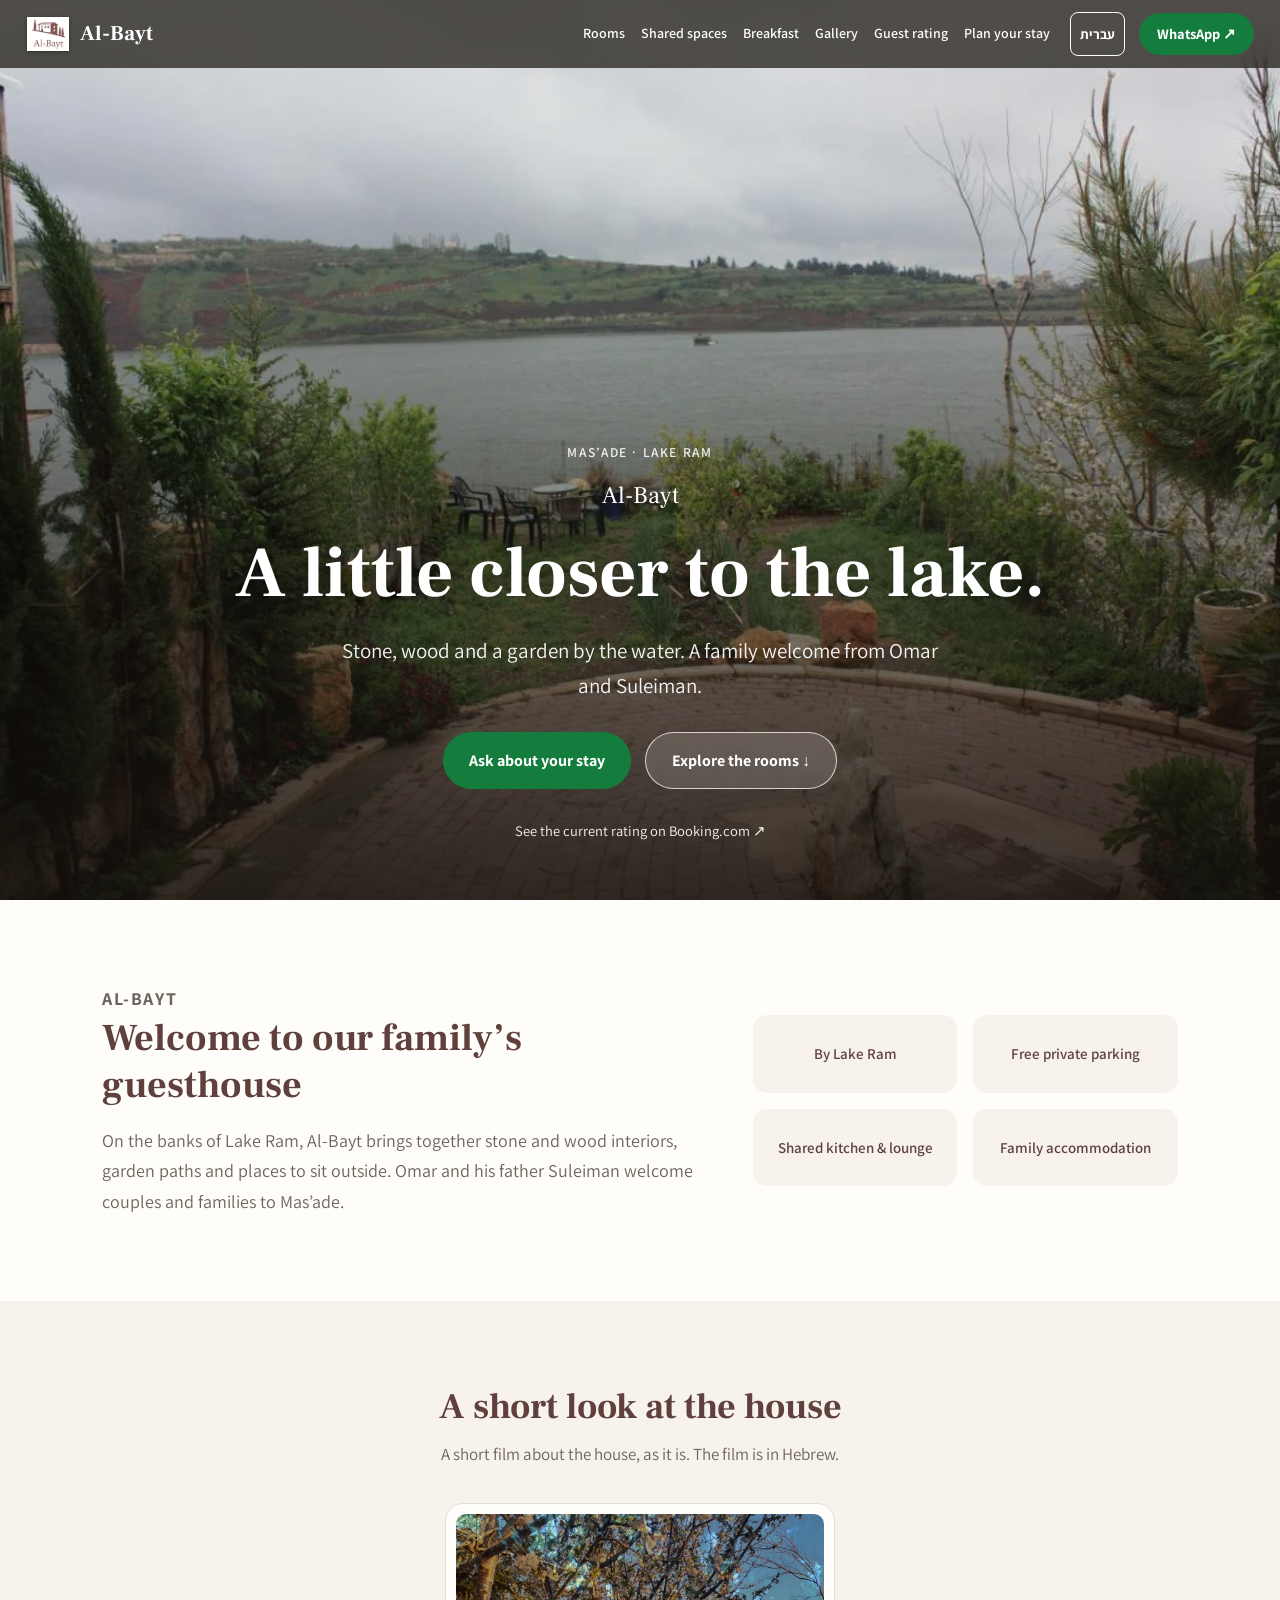
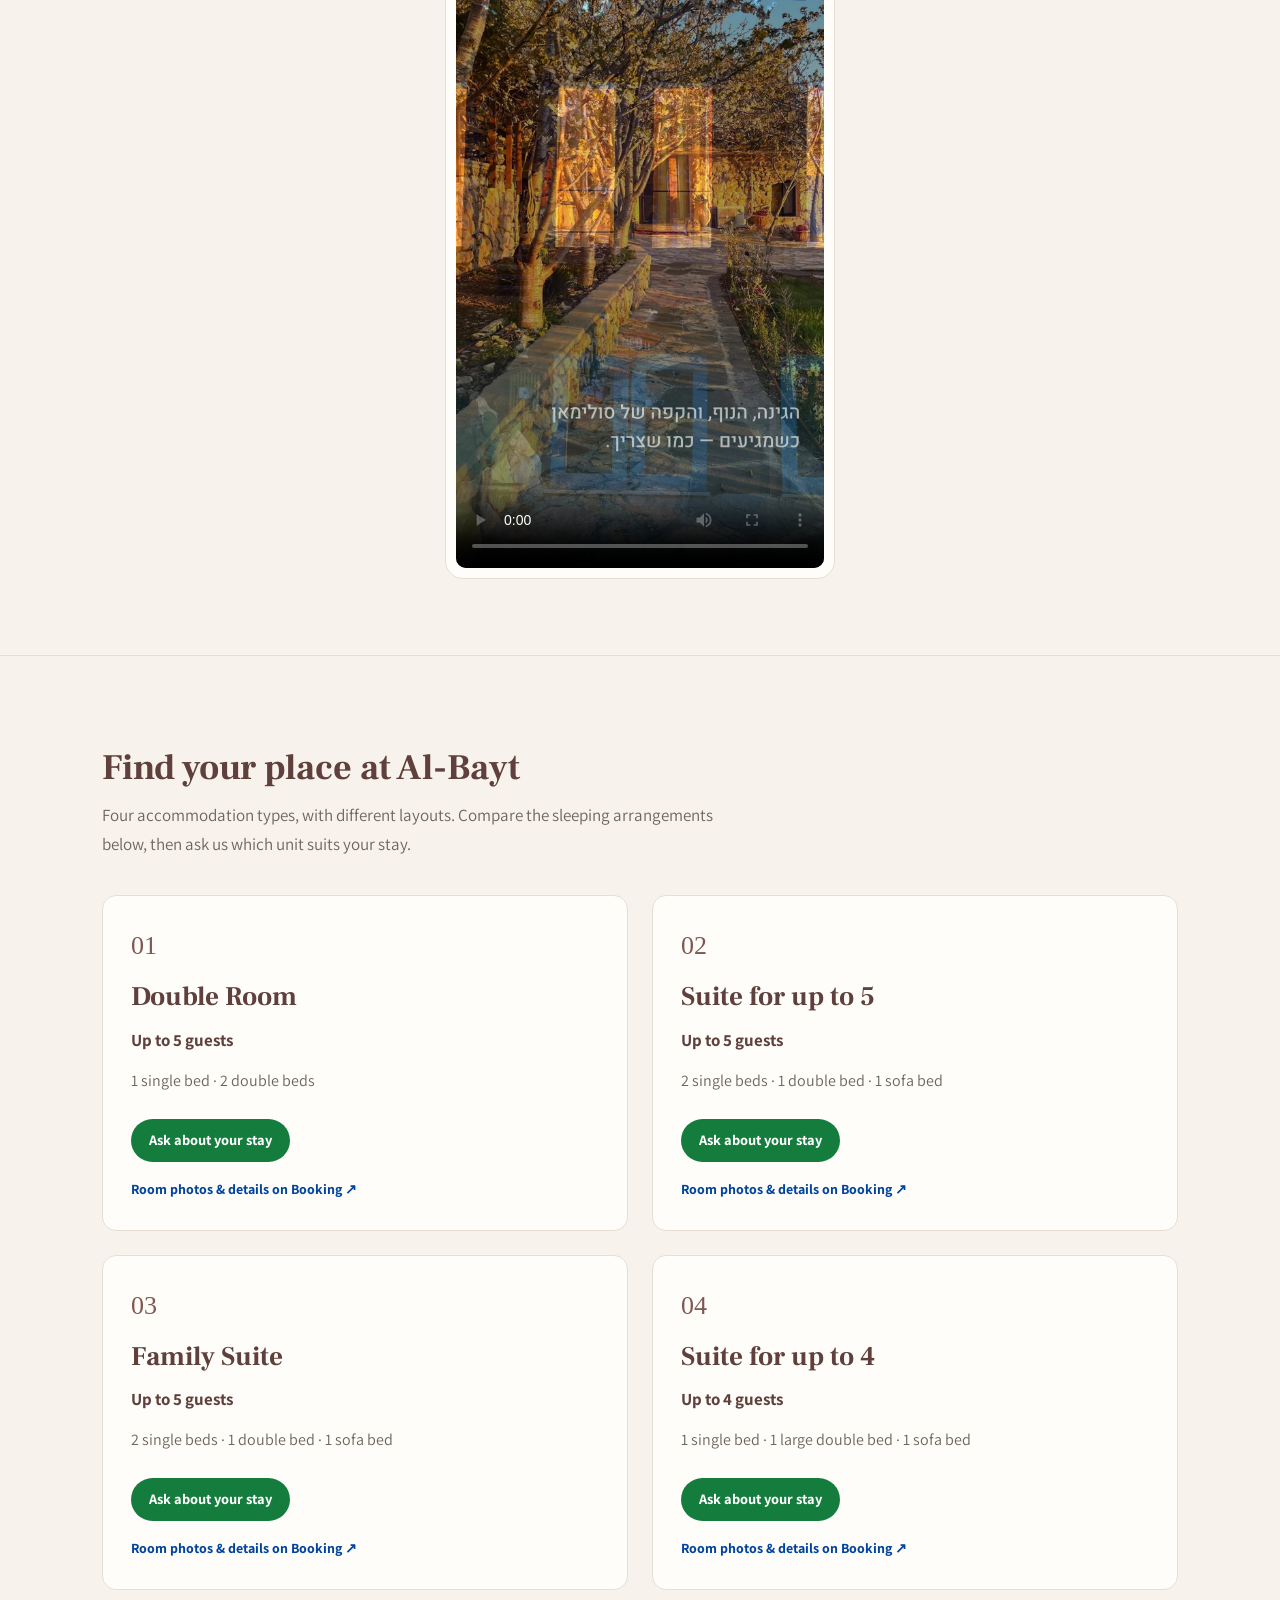
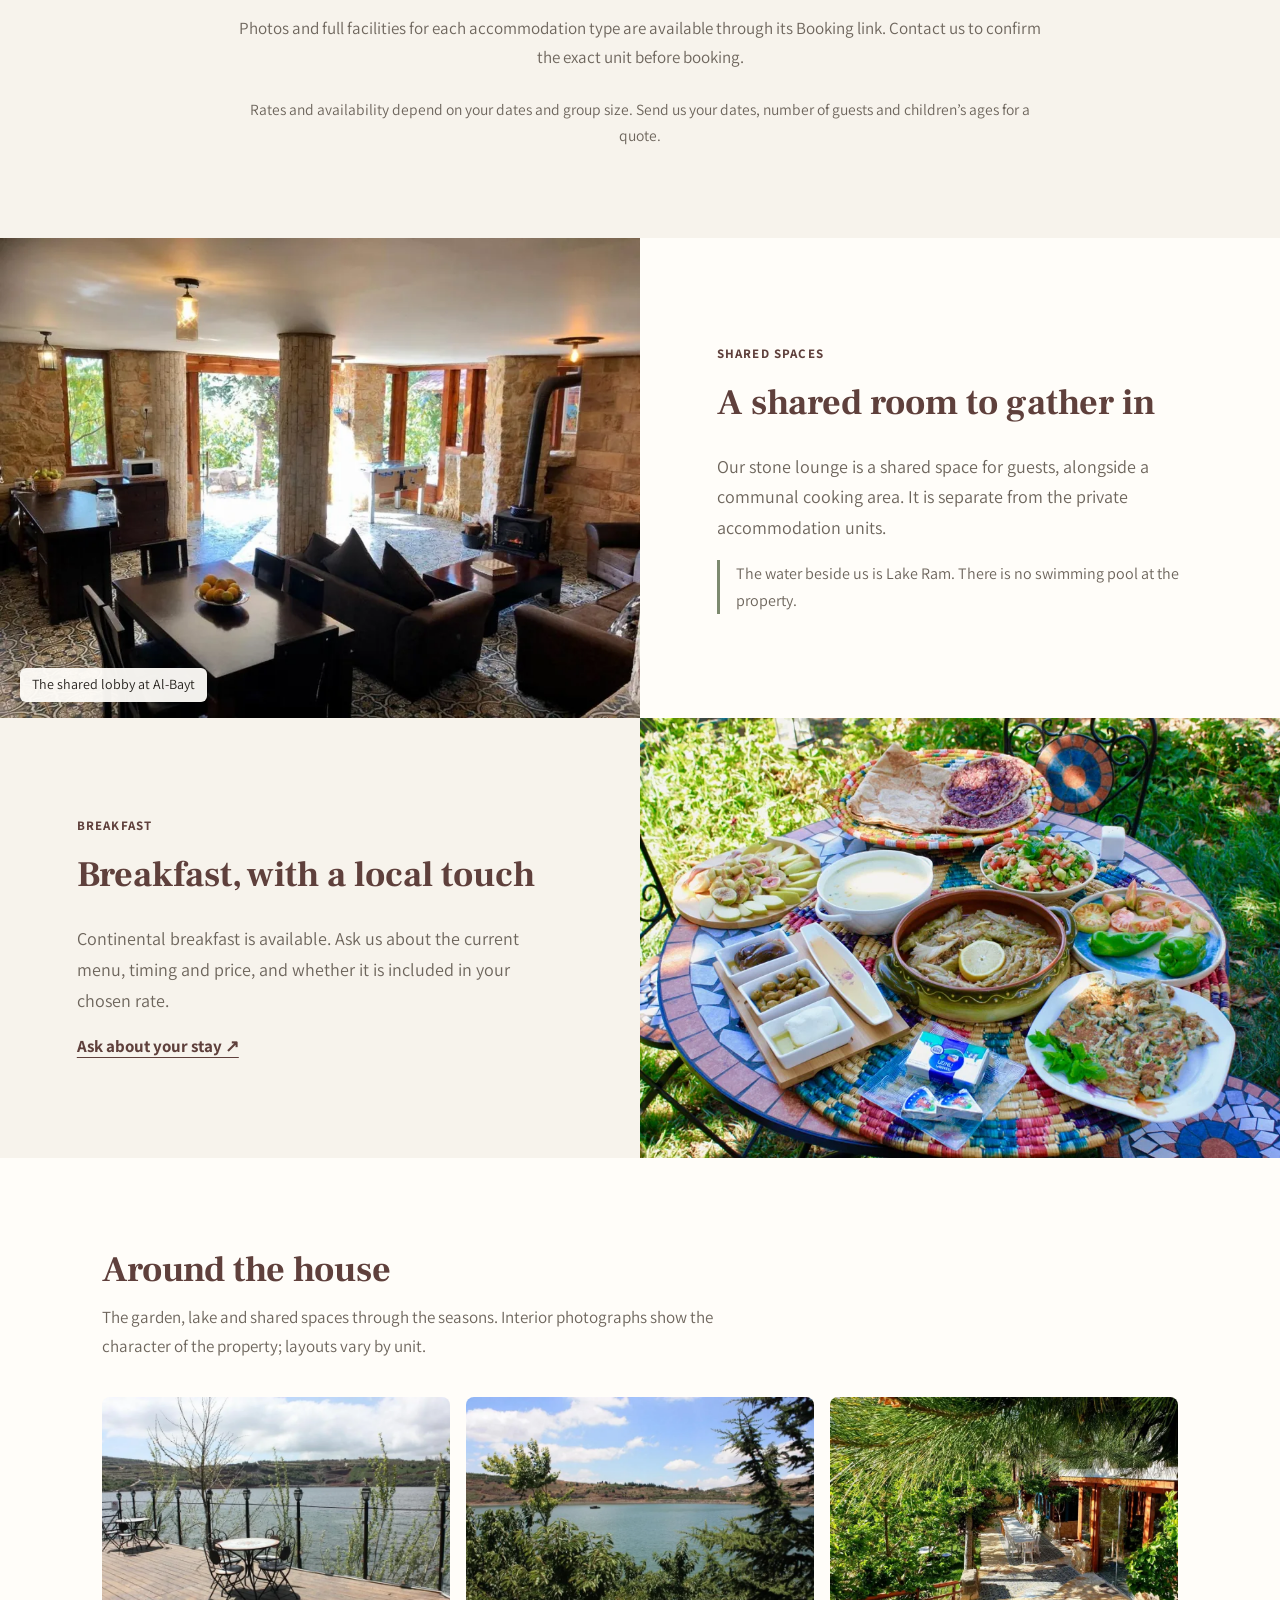
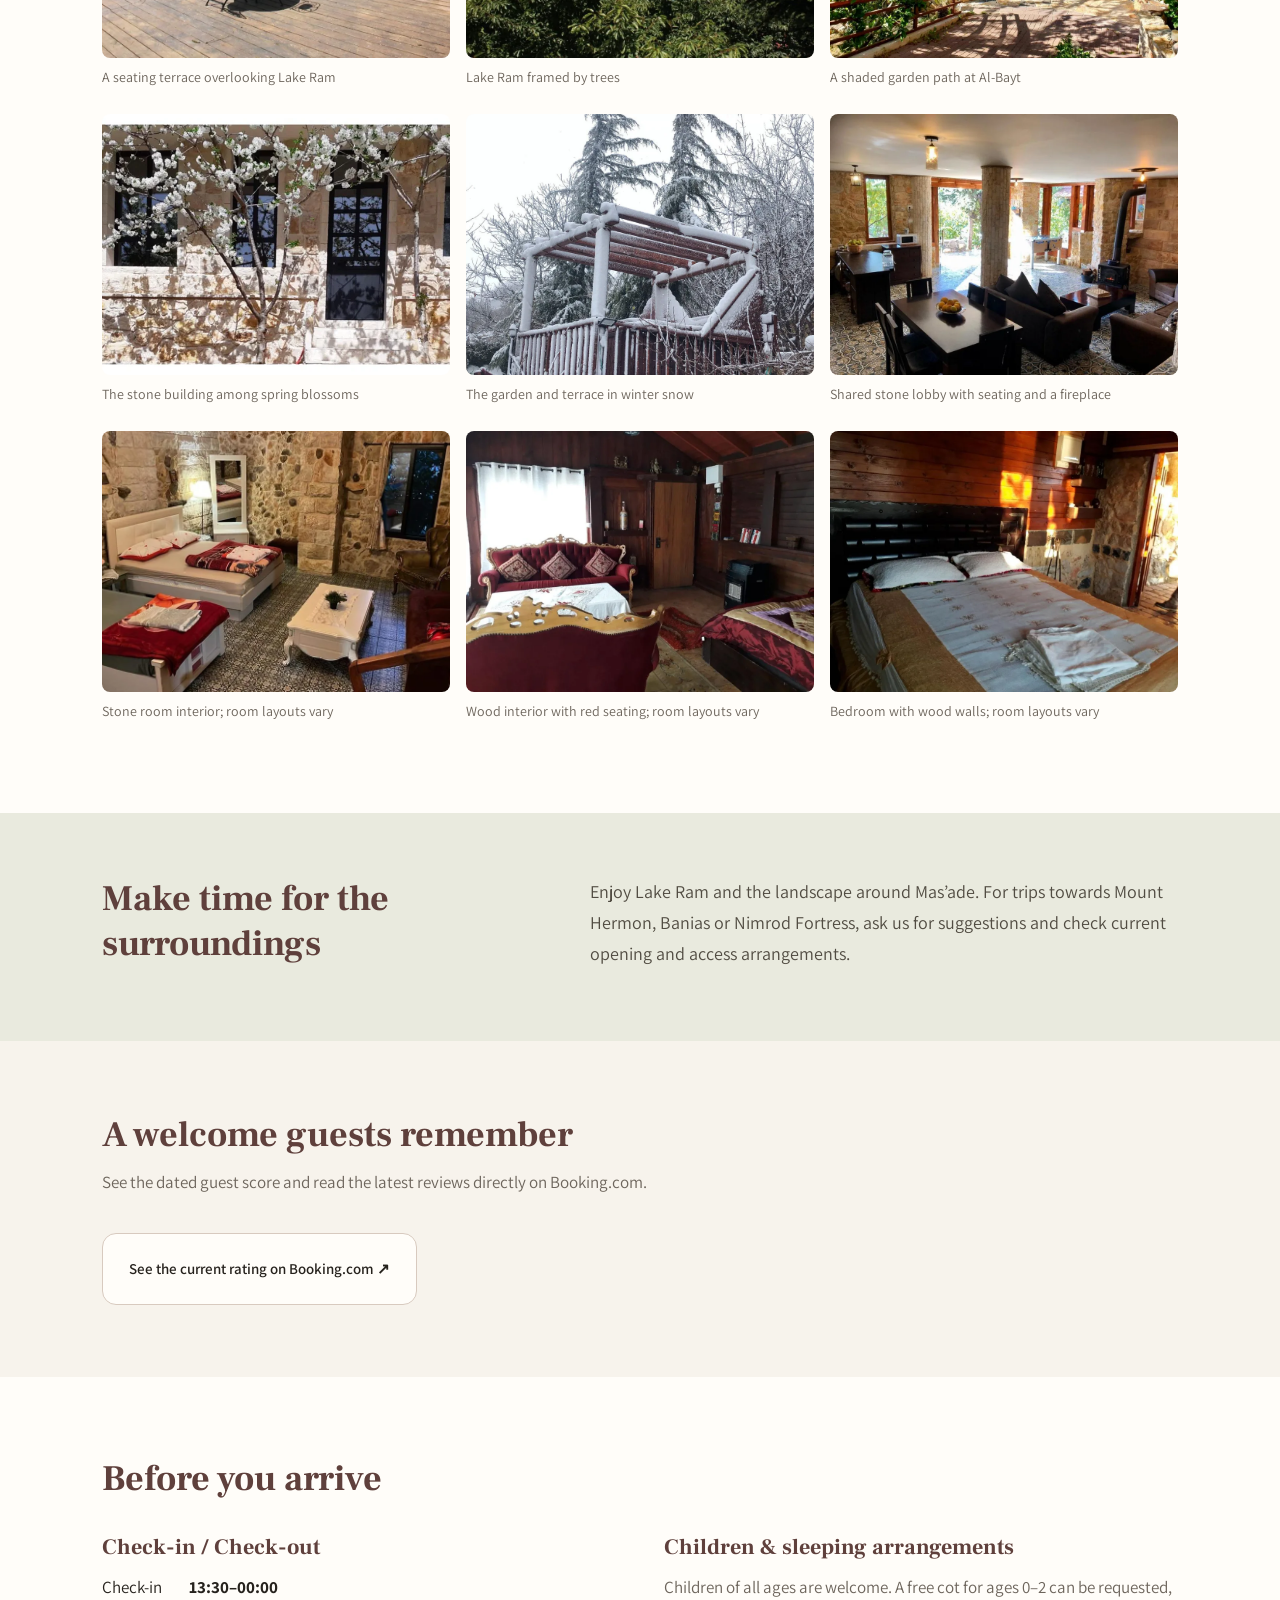
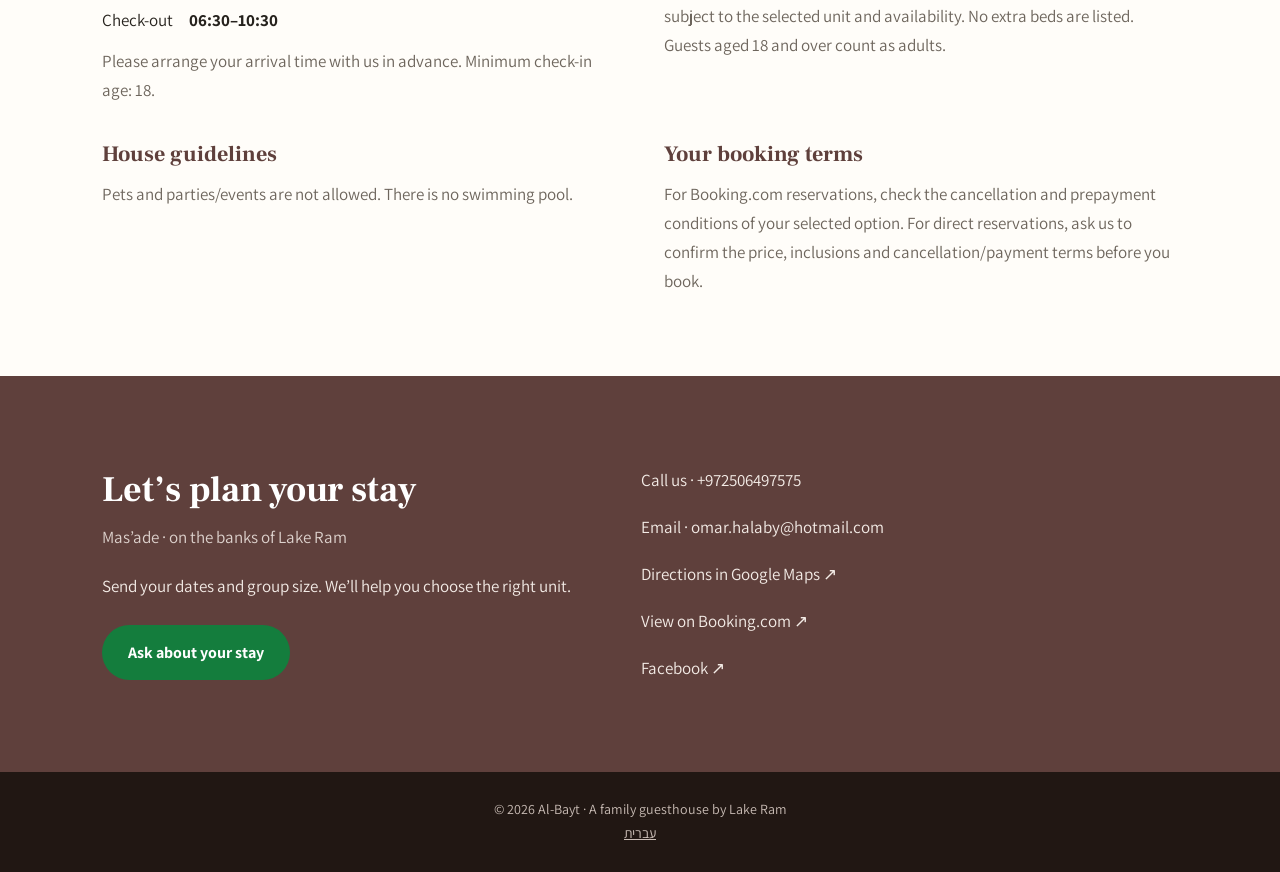
==== en/index.html @ 85b66a57 "Add Hebrew explainer film after the welcome section A calm, centered 9:16 player (click to play, pos" ====
<!doctype html>
<html lang="en" dir="ltr"><head>
<meta charset="utf-8"><meta name="viewport" content="width=device-width, initial-scale=1">
<title>Al-Bayt Guesthouse | A family welcome on Lake Ram</title><meta name="description" content="A family-run guesthouse by Lake Ram in Mas’ade. Explore our rooms, shared lounge and garden, and contact Omar and Suleiman to plan your stay.">
<link rel="canonical" href="https://www.albayt1.com/en/"><link rel="alternate" hreflang="he" href="https://www.albayt1.com/"><link rel="alternate" hreflang="en" href="https://www.albayt1.com/en/"><link rel="alternate" hreflang="x-default" href="https://www.albayt1.com/">
<meta property="og:title" content="Al-Bayt Guesthouse | A family welcome on Lake Ram"><meta property="og:description" content="A family-run guesthouse by Lake Ram in Mas’ade. Explore our rooms, shared lounge and garden, and contact Omar and Suleiman to plan your stay."><meta property="og:type" content="website"><meta property="og:url" content="https://www.albayt1.com/en/"><meta property="og:image" content="https://www.albayt1.com/images/optimized/lake-garden-1280.webp"><meta property="og:locale" content="en_GB">
<link rel="icon" href="/images/logo.png"><link rel="stylesheet" href="/css/style.css">
<link rel="preconnect" href="https://fonts.googleapis.com"><link rel="preconnect" href="https://fonts.gstatic.com" crossorigin><link href="https://fonts.googleapis.com/css2?family=Frank+Ruhl+Libre:wght@400;500;700&family=Assistant:wght@400;600;700&display=swap" rel="stylesheet">
<script type="application/ld+json">{"@context": "https://schema.org", "@type": "LodgingBusiness", "name": "Zimer Al-Bayt", "url": "https://www.albayt1.com", "image": "https://www.albayt1.com/images/optimized/lake-garden-1280.webp", "telephone": "+972506497575", "address": {"@type": "PostalAddress", "addressLocality": "Mas’ade", "postalCode": "1243500", "addressCountry": "IL"}, "sameAs": ["https://www.booking.com/hotel/il/hbyt-mas-39-ada.en-gb.html"]}</script>
<script id="rating-data" type="application/json">{"score": 8.9, "reviewCount": 104, "checkedAt": "2026-10-04T20:01:00Z", "maxAgeDays": 60, "sourceUrl": "https://www.booking.com/hotel/il/hbyt-mas-39-ada.en-gb.html", "locale": "en-GB", "labels": {"ratingBased": "{count} reviews on Booking.com", "ratingChecked": "Checked {date}", "ratingOut": "out of 10", "ratingCurrent": "See the current rating on Booking.com"}}</script><script type="module" src="/js/main.js"></script>
</head><body>
<a class="skip-link" href="#main">Skip to content</a>
<header class="topbar" id="topbar"><a class="brand" href="#top"><img src="/images/logo.png" alt="" width="44" height="34"><span>Al-Bayt</span></a><button class="menu-toggle" aria-expanded="false" aria-controls="main-nav">Menu ☰</button><nav class="nav" id="main-nav" aria-label="Menu"><a href="#rooms">Rooms</a><a href="#shared">Shared spaces</a><a href="#breakfast">Breakfast</a><a href="#gallery">Gallery</a><a href="#reviews">Guest rating</a><a href="#plan">Plan your stay</a></nav><div class="topbar-actions"><a class="lang" href="/" lang="he">עברית</a><a class="btn btn-wa small header-contact" href="https://wa.me/972506497575?text=Hello%2C%20I%20would%20like%20to%20plan%20a%20stay%20at%20Al-Bayt.%20Dates%3A%20%E2%80%A6%20Guests%3A%20%E2%80%A6%20Children%E2%80%99s%20ages%3A%20%E2%80%A6" target="_blank" rel="noopener noreferrer">WhatsApp ↗</a></div></header>
<main id="main"><section class="hero" id="top"><img class="hero-img" src="/images/optimized/lake-garden-960.webp" srcset="/images/optimized/lake-garden-480.webp 480w, /images/optimized/lake-garden-960.webp 960w, /images/optimized/lake-garden-1280.webp 1280w" sizes="100vw" width="1280" height="853" alt="The garden at Al-Bayt beside Lake Ram" fetchpriority="high"><div class="hero-veil"></div><div class="hero-inner"><p class="hero-kicker">MAS’ADE · LAKE RAM</p><p class="hero-brand">Al-Bayt <span lang="en"></span></p><h1>A little closer to the lake.</h1><p class="hero-sub">Stone, wood and a garden by the water. A family welcome from Omar and Suleiman.</p><div class="hero-ctas"><a class="btn btn-wa" href="https://wa.me/972506497575?text=Hello%2C%20I%20would%20like%20to%20plan%20a%20stay%20at%20Al-Bayt.%20Dates%3A%20%E2%80%A6%20Guests%3A%20%E2%80%A6%20Children%E2%80%99s%20ages%3A%20%E2%80%A6" target="_blank" rel="noopener noreferrer">Ask about your stay</a><a class="btn btn-ghost" href="#rooms">Explore the rooms ↓</a></div><div class="trust" data-rating><a href="https://www.booking.com/hotel/il/hbyt-mas-39-ada.en-gb.html" target="_blank" rel="noopener noreferrer">See the current rating on Booking.com ↗</a></div></div></section>
<section class="intro"><div class="wrap intro-grid"><div class="intro-text"><p class="eyebrow">Al-Bayt</p><h2>Welcome to our family’s guesthouse</h2><p>On the banks of Lake Ram, Al-Bayt brings together stone and wood interiors, garden paths and places to sit outside. Omar and his father Suleiman welcome couples and families to Mas’ade.</p></div><ul class="intro-facts"><li>By Lake Ram</li><li>Free private parking</li><li>Shared kitchen &amp; lounge</li><li>Family accommodation</li></ul></div></section>
<section class="film" id="film" aria-labelledby="film-title"><div class="wrap film-inner"><h2 class="section-h" id="film-title">A short look at the house</h2><p class="section-sub">A short film about the house, as it is. The film is in Hebrew.</p><figure class="film-frame"><video controls playsinline preload="metadata" poster="/images/zimmer-he-explainer-poster.jpg" width="1080" height="1920" aria-label="A short introduction to Al-Bayt"><source src="/videos/zimmer-he-explainer.mp4" type="video/mp4"></video></figure></div></section>
<section class="rooms" id="rooms"><div class="wrap"><h2 class="section-h">Find your place at Al-Bayt</h2><p class="section-sub">Four accommodation types, with different layouts. Compare the sleeping arrangements below, then ask us which unit suits your stay.</p><div class="room-grid"><article class="room" data-room-id="329199201"><div class="room-body"><span class="room-number" aria-hidden="true">01</span><h3>Double Room</h3><p class="capacity">Up to 5 guests</p><p class="bed-list">1 single bed · 2 double beds</p><div class="room-ctas"><a class="btn btn-wa small" href="https://wa.me/972506497575?text=Hello%2C%20I%20would%20like%20to%20ask%20about%20Double%20Room%20%28reference%20329199201%29.%20Dates%3A%20%E2%80%A6%20Guests%3A%20%E2%80%A6%20Children%E2%80%99s%20ages%3A%20%E2%80%A6" target="_blank" rel="noopener noreferrer">Ask about your stay</a><a class="link-book" href="https://www.booking.com/hotel/il/hbyt-mas-39-ada.en-gb.html#RD329199201" target="_blank" rel="noopener noreferrer">Room photos &amp; details on Booking ↗</a></div></div></article><article class="room" data-room-id="329199202"><div class="room-body"><span class="room-number" aria-hidden="true">02</span><h3>Suite for up to 5</h3><p class="capacity">Up to 5 guests</p><p class="bed-list">2 single beds · 1 double bed · 1 sofa bed</p><div class="room-ctas"><a class="btn btn-wa small" href="https://wa.me/972506497575?text=Hello%2C%20I%20would%20like%20to%20ask%20about%20Suite%20for%20up%20to%205%20%28reference%20329199202%29.%20Dates%3A%20%E2%80%A6%20Guests%3A%20%E2%80%A6%20Children%E2%80%99s%20ages%3A%20%E2%80%A6" target="_blank" rel="noopener noreferrer">Ask about your stay</a><a class="link-book" href="https://www.booking.com/hotel/il/hbyt-mas-39-ada.en-gb.html#RD329199202" target="_blank" rel="noopener noreferrer">Room photos &amp; details on Booking ↗</a></div></div></article><article class="room" data-room-id="329199203"><div class="room-body"><span class="room-number" aria-hidden="true">03</span><h3>Family Suite</h3><p class="capacity">Up to 5 guests</p><p class="bed-list">2 single beds · 1 double bed · 1 sofa bed</p><div class="room-ctas"><a class="btn btn-wa small" href="https://wa.me/972506497575?text=Hello%2C%20I%20would%20like%20to%20ask%20about%20Family%20Suite%20%28reference%20329199203%29.%20Dates%3A%20%E2%80%A6%20Guests%3A%20%E2%80%A6%20Children%E2%80%99s%20ages%3A%20%E2%80%A6" target="_blank" rel="noopener noreferrer">Ask about your stay</a><a class="link-book" href="https://www.booking.com/hotel/il/hbyt-mas-39-ada.en-gb.html#RD329199203" target="_blank" rel="noopener noreferrer">Room photos &amp; details on Booking ↗</a></div></div></article><article class="room" data-room-id="329199204"><div class="room-body"><span class="room-number" aria-hidden="true">04</span><h3>Suite for up to 4</h3><p class="capacity">Up to 4 guests</p><p class="bed-list">1 single bed · 1 large double bed · 1 sofa bed</p><div class="room-ctas"><a class="btn btn-wa small" href="https://wa.me/972506497575?text=Hello%2C%20I%20would%20like%20to%20ask%20about%20Suite%20for%20up%20to%204%20%28reference%20329199204%29.%20Dates%3A%20%E2%80%A6%20Guests%3A%20%E2%80%A6%20Children%E2%80%99s%20ages%3A%20%E2%80%A6" target="_blank" rel="noopener noreferrer">Ask about your stay</a><a class="link-book" href="https://www.booking.com/hotel/il/hbyt-mas-39-ada.en-gb.html#RD329199204" target="_blank" rel="noopener noreferrer">Room photos &amp; details on Booking ↗</a></div></div></article></div><p class="room-note">Photos and full facilities for each accommodation type are available through its Booking link. Contact us to confirm the exact unit before booking.</p><p class="price-note">Rates and availability depend on your dates and group size. Send us your dates, number of guests and children’s ages for a quote.</p></div></section>
<section class="split" id="shared"><figure><img class="" src="/images/optimized/shared-lobby-960.webp" srcset="/images/optimized/shared-lobby-480.webp 480w, /images/optimized/shared-lobby-960.webp 960w, /images/optimized/shared-lobby-1280.webp 1024w" sizes="(max-width: 600px) 100vw, 50vw" width="1024" height="768" alt="The shared lobby at Al-Bayt" loading="lazy" decoding="async"><figcaption>The shared lobby at Al-Bayt</figcaption></figure><div class="split-body"><p class="eyebrow">Shared spaces</p><h2 class="section-h">A shared room to gather in</h2><p>Our stone lounge is a shared space for guests, alongside a communal cooking area. It is separate from the private accommodation units.</p><p class="clarification">The water beside us is Lake Ram. There is no swimming pool at the property.</p></div></section>
<section class="split reverse" id="breakfast"><img class="" src="/images/optimized/breakfast-table-960.webp" srcset="/images/optimized/breakfast-table-480.webp 480w, /images/optimized/breakfast-table-960.webp 960w, /images/optimized/breakfast-table-1280.webp 1280w" sizes="(max-width: 600px) 100vw, 50vw" width="1600" height="1066" alt="A breakfast table with salads, bread and small dishes in the garden" loading="lazy" decoding="async"><div class="split-body"><p class="eyebrow">Breakfast</p><h2 class="section-h">Breakfast, with a local touch</h2><p>Continental breakfast is available. Ask us about the current menu, timing and price, and whether it is included in your chosen rate.</p><a class="text-link" href="https://wa.me/972506497575?text=Hello%2C%20I%20would%20like%20to%20plan%20a%20stay%20at%20Al-Bayt.%20Dates%3A%20%E2%80%A6%20Guests%3A%20%E2%80%A6%20Children%E2%80%99s%20ages%3A%20%E2%80%A6" target="_blank" rel="noopener noreferrer">Ask about your stay ↗</a></div></section>
<section class="gallery" id="gallery"><div class="wrap"><h2 class="section-h">Around the house</h2><p class="section-sub">The garden, lake and shared spaces through the seasons. Interior photographs show the character of the property; layouts vary by unit.</p><div class="g-grid" id="ggrid"><figure><a class="gallery-link" href="/images/optimized/lake-terrace-1280.webp" data-gallery="0" aria-label="Enlarge photo: A seating terrace overlooking Lake Ram"><img class="" src="/images/optimized/lake-terrace-960.webp" srcset="/images/optimized/lake-terrace-480.webp 480w, /images/optimized/lake-terrace-960.webp 960w, /images/optimized/lake-terrace-1280.webp 1024w" sizes="(max-width: 600px) 100vw, 50vw" width="1024" height="683" alt="A seating terrace overlooking Lake Ram" loading="lazy" decoding="async"></a><figcaption>A seating terrace overlooking Lake Ram</figcaption></figure><figure><a class="gallery-link" href="/images/optimized/lake-daylight-1280.webp" data-gallery="1" aria-label="Enlarge photo: Lake Ram framed by trees"><img class="" src="/images/optimized/lake-daylight-960.webp" srcset="/images/optimized/lake-daylight-480.webp 480w, /images/optimized/lake-daylight-960.webp 960w, /images/optimized/lake-daylight-1280.webp 1024w" sizes="(max-width: 600px) 100vw, 50vw" width="1024" height="683" alt="Lake Ram framed by trees" loading="lazy" decoding="async"></a><figcaption>Lake Ram framed by trees</figcaption></figure><figure><a class="gallery-link" href="/images/optimized/garden-path-1280.webp" data-gallery="2" aria-label="Enlarge photo: A shaded garden path at Al-Bayt"><img class="" src="/images/optimized/garden-path-960.webp" srcset="/images/optimized/garden-path-480.webp 480w, /images/optimized/garden-path-960.webp 960w, /images/optimized/garden-path-1280.webp 1280w" sizes="(max-width: 600px) 100vw, 50vw" width="1280" height="960" alt="A shaded garden path at Al-Bayt" loading="lazy" decoding="async"></a><figcaption>A shaded garden path at Al-Bayt</figcaption></figure><figure><a class="gallery-link" href="/images/optimized/stone-exterior-1280.webp" data-gallery="3" aria-label="Enlarge photo: The stone building among spring blossoms"><img class="" src="/images/optimized/stone-exterior-960.webp" srcset="/images/optimized/stone-exterior-480.webp 480w, /images/optimized/stone-exterior-960.webp 960w, /images/optimized/stone-exterior-1280.webp 1280w" sizes="(max-width: 600px) 100vw, 50vw" width="1412" height="740" alt="The stone building among spring blossoms" loading="lazy" decoding="async"></a><figcaption>The stone building among spring blossoms</figcaption></figure><figure><a class="gallery-link" href="/images/optimized/winter-garden-1280.webp" data-gallery="4" aria-label="Enlarge photo: The garden and terrace in winter snow"><img class="" src="/images/optimized/winter-garden-960.webp" srcset="/images/optimized/winter-garden-480.webp 480w, /images/optimized/winter-garden-1280.webp 900w" sizes="(max-width: 600px) 100vw, 50vw" width="900" height="1600" alt="The garden and terrace in winter snow" loading="lazy" decoding="async"></a><figcaption>The garden and terrace in winter snow</figcaption></figure><figure><a class="gallery-link" href="/images/optimized/shared-lobby-1280.webp" data-gallery="5" aria-label="Enlarge photo: Shared stone lobby with seating and a fireplace"><img class="" src="/images/optimized/shared-lobby-960.webp" srcset="/images/optimized/shared-lobby-480.webp 480w, /images/optimized/shared-lobby-960.webp 960w, /images/optimized/shared-lobby-1280.webp 1024w" sizes="(max-width: 600px) 100vw, 50vw" width="1024" height="768" alt="Shared stone lobby with seating and a fireplace" loading="lazy" decoding="async"></a><figcaption>Shared stone lobby with seating and a fireplace</figcaption></figure><figure><a class="gallery-link" href="/images/optimized/stone-room-interior-1280.webp" data-gallery="6" aria-label="Enlarge photo: Stone room interior; room layouts vary"><img class="" src="/images/optimized/stone-room-interior-960.webp" srcset="/images/optimized/stone-room-interior-480.webp 480w, /images/optimized/stone-room-interior-960.webp 960w, /images/optimized/stone-room-interior-1280.webp 1170w" sizes="(max-width: 600px) 100vw, 50vw" width="1170" height="658" alt="Stone room interior; room layouts vary" loading="lazy" decoding="async"></a><figcaption>Stone room interior; room layouts vary</figcaption></figure><figure><a class="gallery-link" href="/images/optimized/wood-room-interior-1280.webp" data-gallery="7" aria-label="Enlarge photo: Wood interior with red seating; room layouts vary"><img class="" src="/images/optimized/wood-room-interior-960.webp" srcset="/images/optimized/wood-room-interior-480.webp 480w, /images/optimized/wood-room-interior-960.webp 960w, /images/optimized/wood-room-interior-1280.webp 1024w" sizes="(max-width: 600px) 100vw, 50vw" width="1024" height="768" alt="Wood interior with red seating; room layouts vary" loading="lazy" decoding="async"></a><figcaption>Wood interior with red seating; room layouts vary</figcaption></figure><figure><a class="gallery-link" href="/images/optimized/wood-bedroom-1280.webp" data-gallery="8" aria-label="Enlarge photo: Bedroom with wood walls; room layouts vary"><img class="" src="/images/optimized/wood-bedroom-960.webp" srcset="/images/optimized/wood-bedroom-480.webp 480w, /images/optimized/wood-bedroom-960.webp 960w, /images/optimized/wood-bedroom-1280.webp 1024w" sizes="(max-width: 600px) 100vw, 50vw" width="1024" height="768" alt="Bedroom with wood walls; room layouts vary" loading="lazy" decoding="async"></a><figcaption>Bedroom with wood walls; room layouts vary</figcaption></figure></div></div></section>
<section class="area"><div class="wrap area-summary"><h2 class="section-h">Make time for the surroundings</h2><p>Enjoy Lake Ram and the landscape around Mas’ade. For trips towards Mount Hermon, Banias or Nimrod Fortress, ask us for suggestions and check current opening and access arrangements.</p></div></section>
<section class="reviews" id="reviews"><div class="wrap"><h2 class="section-h">A welcome guests remember</h2><p class="section-sub">See the dated guest score and read the latest reviews directly on Booking.com.</p><div class="rev-badge" data-rating><a href="https://www.booking.com/hotel/il/hbyt-mas-39-ada.en-gb.html" target="_blank" rel="noopener noreferrer">See the current rating on Booking.com ↗</a></div></div></section>
<section id="plan" class="plan"><div class="wrap"><h2 class="section-h">Before you arrive</h2><div class="policy-grid"><article><h3>Check-in / Check-out</h3><dl><dt>Check-in</dt><dd><bdi>13:30–00:00</bdi></dd><dt>Check-out</dt><dd><bdi>06:30–10:30</bdi></dd></dl><p>Please arrange your arrival time with us in advance. Minimum check-in age: 18.</p></article><article><h3>Children &amp; sleeping arrangements</h3><p>Children of all ages are welcome. A free cot for ages 0–2 can be requested, subject to the selected unit and availability. No extra beds are listed. Guests aged 18 and over count as adults.</p></article><article><h3>House guidelines</h3><p>Pets and parties/events are not allowed. There is no swimming pool.</p></article><article><h3>Your booking terms</h3><p>For Booking.com reservations, check the cancellation and prepayment conditions of your selected option. For direct reservations, ask us to confirm the price, inclusions and cancellation/payment terms before you book.</p></article></div></div></section>
<section class="contact" id="contact"><div class="wrap contact-grid"><div><h2 class="section-h">Let’s plan your stay</h2><p class="addr">Mas’ade · on the banks of Lake Ram</p><p>Send your dates and group size. We’ll help you choose the right unit.</p><a class="btn btn-wa" href="https://wa.me/972506497575?text=Hello%2C%20I%20would%20like%20to%20plan%20a%20stay%20at%20Al-Bayt.%20Dates%3A%20%E2%80%A6%20Guests%3A%20%E2%80%A6%20Children%E2%80%99s%20ages%3A%20%E2%80%A6" target="_blank" rel="noopener noreferrer">Ask about your stay</a></div><ul class="c-list"><li><a href="tel:+972506497575">Call us · <bdi>+972506497575</bdi></a></li><li><a href="mailto:omar.halaby@hotmail.com">Email · <bdi>omar.halaby@hotmail.com</bdi></a></li><li><a href="https://maps.app.goo.gl/spvqYzDHqFwNbVgZ8" target="_blank" rel="noopener noreferrer">Directions in Google Maps ↗</a></li><li><a href="https://www.booking.com/hotel/il/hbyt-mas-39-ada.en-gb.html" target="_blank" rel="noopener noreferrer">View on Booking.com ↗</a></li><li><a href="https://www.facebook.com/albayt12" target="_blank" rel="noopener noreferrer">Facebook ↗</a></li></ul></div></section>
</main><footer class="footer"><p>© 2026 Al-Bayt · A family guesthouse by Lake Ram</p><a href="/" lang="he">עברית</a></footer>
<dialog class="lightbox" id="lightbox" aria-label="Around the house"><div class="lightbox-inner"><button class="lb-close" type="button" aria-label="Close photo">×</button><img alt=""><p id="photo-caption"></p><div class="lb-nav"><button type="button" data-photo-step="-1">Previous photo</button><span id="photo-counter" data-label="Photo {n} of {total}" aria-live="polite"></span><button type="button" data-photo-step="1">Next photo</button></div></div></dialog>
</body></html>
---- css/style.css ----
/* צימר הבית | Al-Bayt — redesign 2026 */

:root{
  --cream:#f7f3ec;
  --paper:#fffdf9;
  --ink:#26221d;
  --muted:#6d655c;
  --brand:#805752;
  --brand-dark:#5f403c;
  --sage:#7d8a6f;
  --wa:#1fae54;
  --shadow:0 10px 30px rgba(38,34,29,.10);
  --radius:14px;
}

*{margin:0;padding:0;box-sizing:border-box}
html{scroll-behavior:smooth}
body{
  background:var(--cream);
  color:var(--ink);
  font-family:'Assistant',sans-serif;
  font-size:17px;
  line-height:1.7;
}
img{max-width:100%;display:block}
a{color:inherit;text-decoration:none}
h1,h2,h3{font-family:'Frank Ruhl Libre',serif;font-weight:700;line-height:1.25}
.wrap{max-width:1120px;margin:0 auto;padding:0 22px}
.latin{font-weight:400;opacity:.85}

/* ---------- buttons ---------- */
.btn{
  display:inline-flex;align-items:center;gap:8px;
  padding:14px 26px;border-radius:40px;
  font-weight:700;font-size:16px;
  transition:transform .15s,box-shadow .15s;
}
.btn:hover{transform:translateY(-2px);box-shadow:var(--shadow)}
.btn.small{padding:9px 18px;font-size:14.5px}
.btn-wa{background:var(--wa);color:#fff}
.btn-ghost{background:rgba(255,255,255,.14);color:#fff;border:1.5px solid rgba(255,255,255,.75);backdrop-filter:blur(4px)}

/* ---------- topbar ---------- */
.topbar{
  position:fixed;inset-inline:0;top:0;z-index:100;
  display:flex;align-items:center;gap:26px;
  padding:12px 26px;
  color:#fff;
  transition:background .25s,color .25s,box-shadow .25s;
}
.topbar.solid{background:var(--paper);color:var(--ink);box-shadow:0 2px 18px rgba(38,34,29,.12)}
.brand{display:flex;align-items:center;gap:10px;font-family:'Frank Ruhl Libre',serif;font-size:21px;font-weight:700}
.brand img{filter:drop-shadow(0 1px 2px rgba(0,0,0,.4))}
.topbar.solid .brand img{filter:none}
.nav{display:flex;gap:20px;font-weight:600;font-size:15.5px;margin-inline-start:auto}
.nav a:hover{opacity:.75}
.topbar-actions{display:flex;align-items:center;gap:14px}
.lang{font-weight:700;border:1.5px solid currentColor;border-radius:8px;padding:3px 9px;font-size:13.5px}

/* ---------- hero ---------- */
.hero{position:relative;min-height:100svh;display:grid;place-items:end center;isolation:isolate}
.hero-img{position:absolute;inset:0;width:100%;height:100%;object-fit:cover;z-index:-2}
.hero-veil{position:absolute;inset:0;z-index:-1;
  background:linear-gradient(to top,rgba(20,16,12,.78) 0%,rgba(20,16,12,.25) 45%,rgba(20,16,12,.30) 100%)}
.hero-inner{color:#fff;text-align:center;padding:0 20px 64px;max-width:860px}
.hero-kicker{letter-spacing:.35em;font-size:13.5px;font-weight:600;opacity:.9;margin-bottom:10px}
.hero h1{font-size:clamp(42px,7vw,76px);margin-bottom:14px;text-shadow:0 2px 20px rgba(0,0,0,.35)}
.hero-sub{font-size:clamp(17px,2.3vw,21px);opacity:.95;max-width:600px;margin:0 auto 28px}
.hero-ctas{display:flex;gap:14px;justify-content:center;flex-wrap:wrap;margin-bottom:30px}
.trust{display:flex;align-items:center;justify-content:center;gap:10px;flex-wrap:wrap;font-size:14.5px;opacity:.95}
.trust .dot{opacity:.5}
.score{
  display:inline-grid;place-items:center;
  background:#fff;color:var(--brand-dark);
  font-weight:700;font-size:16px;
  width:42px;height:42px;border-radius:12px 12px 12px 3px;
}

/* ---------- intro ---------- */
.intro{background:var(--paper);padding:84px 0}
.intro-grid{display:grid;grid-template-columns:1.4fr 1fr;gap:56px;align-items:center}
.intro h2{font-size:clamp(28px,3.5vw,38px);margin-bottom:16px;color:var(--brand-dark)}
.intro p{color:var(--muted);font-size:18px}
.intro-facts{list-style:none;display:grid;grid-template-columns:1fr 1fr;gap:16px}
.intro-facts li{
  background:var(--cream);border-radius:var(--radius);
  padding:18px 16px;text-align:center;font-size:15px;color:var(--muted)
}
.intro-facts strong{display:block;color:var(--brand-dark);font-size:17px;margin-bottom:2px}

/* ---------- sections ---------- */
.section-h{font-size:clamp(26px,3.2vw,36px);color:var(--brand-dark);margin-bottom:10px}
.section-sub{color:var(--muted);margin-bottom:36px;max-width:640px}

/* ---------- rooms ---------- */
.rooms{padding:90px 0}
.room-grid{display:grid;grid-template-columns:repeat(auto-fit,minmax(255px,1fr));gap:24px}
.room{
  background:var(--paper);border-radius:var(--radius);overflow:hidden;
  box-shadow:var(--shadow);display:flex;flex-direction:column;
  transition:transform .2s;
}
.room:hover{transform:translateY(-4px)}
.room>img{height:210px;width:100%;object-fit:cover}
.room-body{padding:20px 20px 22px;display:flex;flex-direction:column;gap:10px;flex:1}
.room h3{font-size:21px;color:var(--brand-dark)}
.cap{font-size:14.5px;color:var(--muted)}
.amen{list-style:none;display:flex;flex-wrap:wrap;gap:7px}
.amen li{background:var(--cream);border-radius:20px;padding:3px 12px;font-size:13px;color:var(--muted)}
.room-ctas{margin-top:auto;display:flex;align-items:center;justify-content:space-between;gap:8px;padding-top:8px}
.link-book{font-size:14px;font-weight:700;color:#00449e}
.price-note{margin-top:26px;text-align:center;color:var(--muted);font-size:15.5px}

/* ---------- split sections ---------- */
.split{
  display:grid;grid-template-columns:1fr 1fr;min-height:520px;
  background:var(--paper);
}
.split>img{width:100%;height:100%;object-fit:cover;min-height:320px}
.split-body{padding:70px 8vw;display:flex;flex-direction:column;justify-content:center;gap:16px}
.split.reverse{background:var(--cream)}
.split.reverse>img{order:2}
.split-body p{color:var(--muted);font-size:18px}
blockquote{
  border-inline-start:3px solid var(--brand);
  padding-inline-start:18px;color:var(--ink);
  font-family:'Frank Ruhl Libre',serif;font-size:18.5px;
}
blockquote cite{display:block;font-family:'Assistant',sans-serif;font-style:normal;font-size:14px;color:var(--muted);margin-top:6px}

/* ---------- area ---------- */
.area{padding:90px 0}
.area-grid{display:grid;grid-template-columns:repeat(auto-fit,minmax(240px,1fr));gap:18px}
.area-card{
  background:var(--paper);border-radius:var(--radius);padding:22px;
  box-shadow:var(--shadow);
}
.area-card strong{display:block;color:var(--brand-dark);font-size:18px;margin-bottom:4px;font-family:'Frank Ruhl Libre',serif}
.area-card span{color:var(--muted);font-size:15px}

/* ---------- gallery ---------- */
.gallery{background:var(--paper);padding:90px 0}
.g-grid{display:grid;grid-template-columns:repeat(4,1fr);gap:12px}
.g-grid img{
  width:100%;aspect-ratio:1;object-fit:cover;border-radius:10px;
  cursor:zoom-in;transition:transform .2s,box-shadow .2s;
}
.g-grid img:hover{transform:scale(1.02);box-shadow:var(--shadow)}

/* ---------- reviews ---------- */
.reviews{padding:90px 0}
.rev-head{display:flex;align-items:center;justify-content:space-between;gap:20px;flex-wrap:wrap;margin-bottom:34px}
.rev-badge{display:flex;align-items:center;gap:12px;background:var(--paper);border-radius:var(--radius);padding:10px 18px;box-shadow:var(--shadow);font-weight:600;font-size:15px}
.rev-badge .score{background:#00449e;color:#fff}
.rev-grid{display:grid;grid-template-columns:repeat(auto-fit,minmax(280px,1fr));gap:20px}
.rev-grid figure{
  background:var(--paper);border-radius:var(--radius);padding:24px;
  box-shadow:var(--shadow);
}
.rev-grid blockquote{border:none;padding:0;font-size:16.5px}
.rev-grid figcaption{margin-top:12px;font-weight:700;color:var(--brand-dark);font-size:14.5px}

/* ---------- contact ---------- */
.contact{background:var(--brand-dark);color:#f4ece7;padding:90px 0}
.contact .section-h{color:#fff}
.contact-grid{display:grid;grid-template-columns:1fr 1.1fr;gap:50px;align-items:center}
.addr{opacity:.85;margin-bottom:20px}
.c-list{list-style:none;display:grid;gap:10px;font-size:17px;margin-bottom:24px}
.c-list a:hover{text-decoration:underline}
.policies{font-size:14.5px;opacity:.8;line-height:1.9}
.map-box iframe{width:100%;height:380px;border:0;border-radius:var(--radius);box-shadow:var(--shadow)}

/* ---------- footer ---------- */
.footer{background:#211713;color:#c9bcb5;text-align:center;padding:26px 20px;font-size:14px}
.foot-links a:hover{text-decoration:underline}

/* ---------- whatsapp float ---------- */
.wa-float{
  position:fixed;bottom:22px;inset-inline-start:22px;z-index:90;
  width:58px;height:58px;border-radius:50%;
  background:var(--wa);display:grid;place-items:center;
  box-shadow:0 8px 24px rgba(31,174,84,.45);
  transition:transform .15s;
}
.wa-float:hover{transform:scale(1.08)}

/* ---------- lightbox ---------- */
.lightbox{
  position:fixed;inset:0;z-index:200;background:rgba(20,16,12,.92);
  display:grid;place-items:center;padding:4vmin;cursor:zoom-out;
}
.lightbox[hidden]{display:none}
.lightbox img{max-width:92vw;max-height:90vh;border-radius:8px}
.lb-close{position:absolute;top:18px;inset-inline-end:26px;background:none;border:none;color:#fff;font-size:44px;cursor:pointer}

/* ---------- responsive ---------- */
@media (max-width:960px){
  .nav{display:none}
  .intro-grid,.contact-grid{grid-template-columns:1fr;gap:34px}
  .split{grid-template-columns:1fr}
  .split.reverse>img{order:0}
  .split-body{padding:48px 24px}
  .g-grid{grid-template-columns:repeat(2,1fr)}
}
@media (max-width:560px){
  .hero h1{font-size:40px}
  .hero-inner{padding-bottom:46px}
  .btn{padding:12px 20px;font-size:15px}
  .g-grid{gap:8px}
  .rooms,.area,.reviews,.gallery,.contact{padding:64px 0}
}

/* October 2026: content accuracy, responsive navigation and accessible gallery. */
:root{--wa:#147d3d}
html{scroll-padding-top:100px}
body{overflow-wrap:break-word}
button{font:inherit;cursor:pointer}
a:focus-visible,button:focus-visible{outline:3px solid #bc763f;outline-offset:5px}
.skip-link{position:fixed;top:8px;inset-inline-start:12px;z-index:400;background:#fff;color:#26221d;padding:10px 18px;transform:translateY(-160%)}
.skip-link:focus{transform:none}
.topbar{background:rgba(28,24,19,.72);gap:20px;backdrop-filter:blur(12px)}
.brand{flex-shrink:0}.brand img{object-fit:contain}
.nav{gap:16px;font-size:14px}.lang{white-space:nowrap;min-height:44px;display:inline-flex;align-items:center}
.menu-toggle{display:none;background:transparent;border:1px solid currentColor;border-radius:8px;padding:7px 12px;color:inherit;min-height:44px}
.hero{min-height:min(920px,100svh)}
.hero-veil{background:linear-gradient(0deg,rgba(20,16,12,.84),rgba(20,16,12,.1) 78%)}
.hero-inner{padding-top:160px;padding-bottom:56px}
.hero-brand{font-family:'Frank Ruhl Libre',serif;font-size:24px;margin:12px 0}
.hero h1{font-size:clamp(40px,6vw,72px)}
.hero-kicker{letter-spacing:.12em}.hero-sub{font-size:21px}
.eyebrow{color:var(--brand-dark);font-weight:700;letter-spacing:.09em;font-size:13px;text-transform:uppercase}
.intro-facts li{color:var(--brand-dark);font-weight:600;padding:26px 12px}
.room-grid{grid-template-columns:repeat(2,minmax(0,1fr))}
.room{border:1px solid #e7ded3;box-shadow:none}
.room-body{padding:28px;gap:12px}.room-number{color:var(--brand);font-family:serif;font-size:26px}
.room h3{font-size:27px}.capacity{font-weight:700;color:var(--brand-dark)}
.bed-list{min-height:2em;color:var(--muted);font-size:16px}.room-ctas{align-items:flex-start;flex-direction:column;gap:16px}
.room-note,.price-note{max-width:820px;margin:24px auto 0;text-align:center;color:var(--muted)}
.split{min-height:440px}.split figure{position:relative;min-width:0}.split figure img{height:100%;width:100%;object-fit:cover}
.split figure figcaption{position:absolute;bottom:16px;inset-inline-start:20px;background:rgba(255,253,249,.95);padding:5px 12px;border-radius:6px;color:var(--ink);font-size:14px}
.split-body{padding:60px 6vw}.split.reverse>img{order:2}.split-body .eyebrow{font-size:13px;color:var(--brand-dark)}
.clarification{border-inline-start:3px solid var(--sage);padding-inline-start:16px;font-size:16px!important}
.text-link{font-weight:700;color:var(--brand-dark);text-decoration:underline;text-underline-offset:5px}
.g-grid{grid-template-columns:repeat(3,minmax(0,1fr));gap:24px 16px}
.g-grid figure{min-width:0}.g-grid img{aspect-ratio:4/3;height:auto;width:100%;border-radius:8px}
.g-grid figcaption{font-size:14px;color:var(--muted);margin-top:8px}
.gallery-link{display:block;border-radius:8px}
.area{padding:64px 0;background:#e9eade}.area-summary{display:grid;grid-template-columns:1fr 1.3fr;gap:36px}.area p{color:#514c42;font-size:18px}
.reviews{padding:72px 0}.rev-badge{display:inline-flex;max-width:100%;padding:22px 26px;box-shadow:none;border:1px solid #d8cabf}
[data-rating] a{display:flex;align-items:center;justify-content:center;gap:14px}.rating-copy{display:grid;gap:3px;text-align:start}
.rating-copy time{display:block;font-size:13px}.score{flex-shrink:0;font-size:24px;width:58px;height:58px}
.plan{background:var(--paper);padding:80px 0}.policy-grid{display:grid;grid-template-columns:repeat(2,minmax(0,1fr));gap:36px 48px;margin-top:32px}.policy-grid h3{font-size:22px;color:var(--brand-dark);margin-bottom:12px}.policy-grid p{color:var(--muted)}
dl{display:grid;grid-template-columns:auto 1fr;gap:4px 16px;margin-bottom:12px}dd{font-weight:700}
.contact .btn{margin-top:24px}.c-list{margin:0;gap:18px}.contact p{max-width:520px}.footer a{text-decoration:underline}
.lightbox{border:0;margin:auto;width:min(1100px,96vw);height:auto;max-height:94svh;background:#211713;color:#fff;inset:0;padding:24px;overflow:auto;cursor:default;border-radius:12px}
.lightbox:not([open]){display:none}.lightbox::backdrop{background:rgba(15,12,10,.85)}
.lightbox-inner{width:100%;text-align:center;padding-top:32px}.lightbox img{max-width:100%;height:auto;max-height:65svh;margin:auto;object-fit:contain}
.lb-close{top:4px;inset-inline-end:12px;min-width:44px;min-height:44px;line-height:1;font-size:38px}.lb-nav{display:flex;align-items:center;justify-content:space-between;gap:14px;margin-top:16px}.lb-nav button{background:#fffdf9;color:#26221d;border:0;border-radius:6px;padding:8px 14px;min-height:44px}#photo-caption{margin-top:12px;font-size:15px}.modal-open{overflow:hidden}
@media(max-width:1100px){.nav{display:none}.menu-toggle{display:block;margin-inline-start:auto}.nav.is-open{display:flex;position:absolute;top:100%;inset-inline:0;background:var(--paper);color:var(--ink);flex-direction:column;padding:16px 24px;box-shadow:var(--shadow);max-height:75svh;overflow:auto}.nav a{padding:8px}.topbar{gap:12px}.topbar-actions{gap:10px}}
@media(max-width:960px){.split.reverse>img{order:0}.split figure img{height:380px}.g-grid{grid-template-columns:repeat(2,minmax(0,1fr))}.split>img{max-height:460px}.area-summary{grid-template-columns:1fr;gap:14px}}
@media(max-width:600px){html{scroll-padding-top:85px}.topbar{padding:10px 14px;gap:10px}.brand{font-size:19px;gap:7px}.brand img{width:34px}.header-contact{display:none}.lang{padding:3px 7px}.menu-toggle{font-size:14px;padding:6px 9px}.hero{min-height:780px;min-height:100svh}.hero-inner{padding-top:132px;padding-bottom:36px}.hero h1{font-size:42px}.hero-sub{font-size:19px}.hero-ctas{gap:10px;margin-bottom:22px}.hero .btn{font-size:15px}.trust{font-size:13px}.score{width:48px;height:48px;font-size:21px}.intro{padding:54px 0}.intro-grid{gap:26px}.intro-facts{gap:10px}.intro-facts li{padding:18px 12px;font-size:14px}.room-grid,.policy-grid{grid-template-columns:1fr}.room-body{padding:24px}.room h3{font-size:25px}.room-ctas .btn{width:100%;justify-content:center}.room-ctas{gap:16px}.g-grid{gap:20px 10px}.g-grid figcaption{font-size:13px}.split figure img{height:300px}.split-body{padding:40px 22px}.policy-grid{gap:28px}.plan{padding:56px 0}.rev-badge{padding:18px}.contact-grid{gap:32px}.c-list{font-size:16px}.lightbox{padding:14px}.lb-nav{gap:7px;font-size:13px}.lb-nav button{padding:8px 10px}.hero-kicker{font-size:12px}}
@media(prefers-reduced-motion:reduce){html{scroll-behavior:auto}*,*::before,*::after{transition:none!important;animation:none!important}}
@media print{.topbar,.hero-ctas,.menu-toggle,.lightbox{display:none}.hero{min-height:300px}.hero-inner{padding:30px}.hero-img{opacity:.3}.hero-inner{color:#26221d}.hero-veil{display:none}.rooms,.gallery,.plan,.contact{padding:20px 0}}

/* November 2026: short explainer film after the welcome. */
.film{padding:84px 0 76px;border-bottom:1px solid #e7ded3}
.film-inner{text-align:center}
.film .section-sub{margin:0 auto 34px}
.film-frame{width:100%;max-width:clamp(250px,calc((100svh - 150px) * 9 / 16),390px);margin:0 auto;padding:10px;background:var(--paper);border:1px solid #e7ded3;border-radius:18px}
.film-frame video{display:block;width:100%;height:auto;aspect-ratio:9/16;object-fit:cover;border-radius:10px;background:#211713}
@media(max-width:600px){.film{padding:56px 0 52px}.film .section-sub{margin-bottom:26px}.film-frame{padding:8px;border-radius:16px}}
@media print{.film{display:none}}
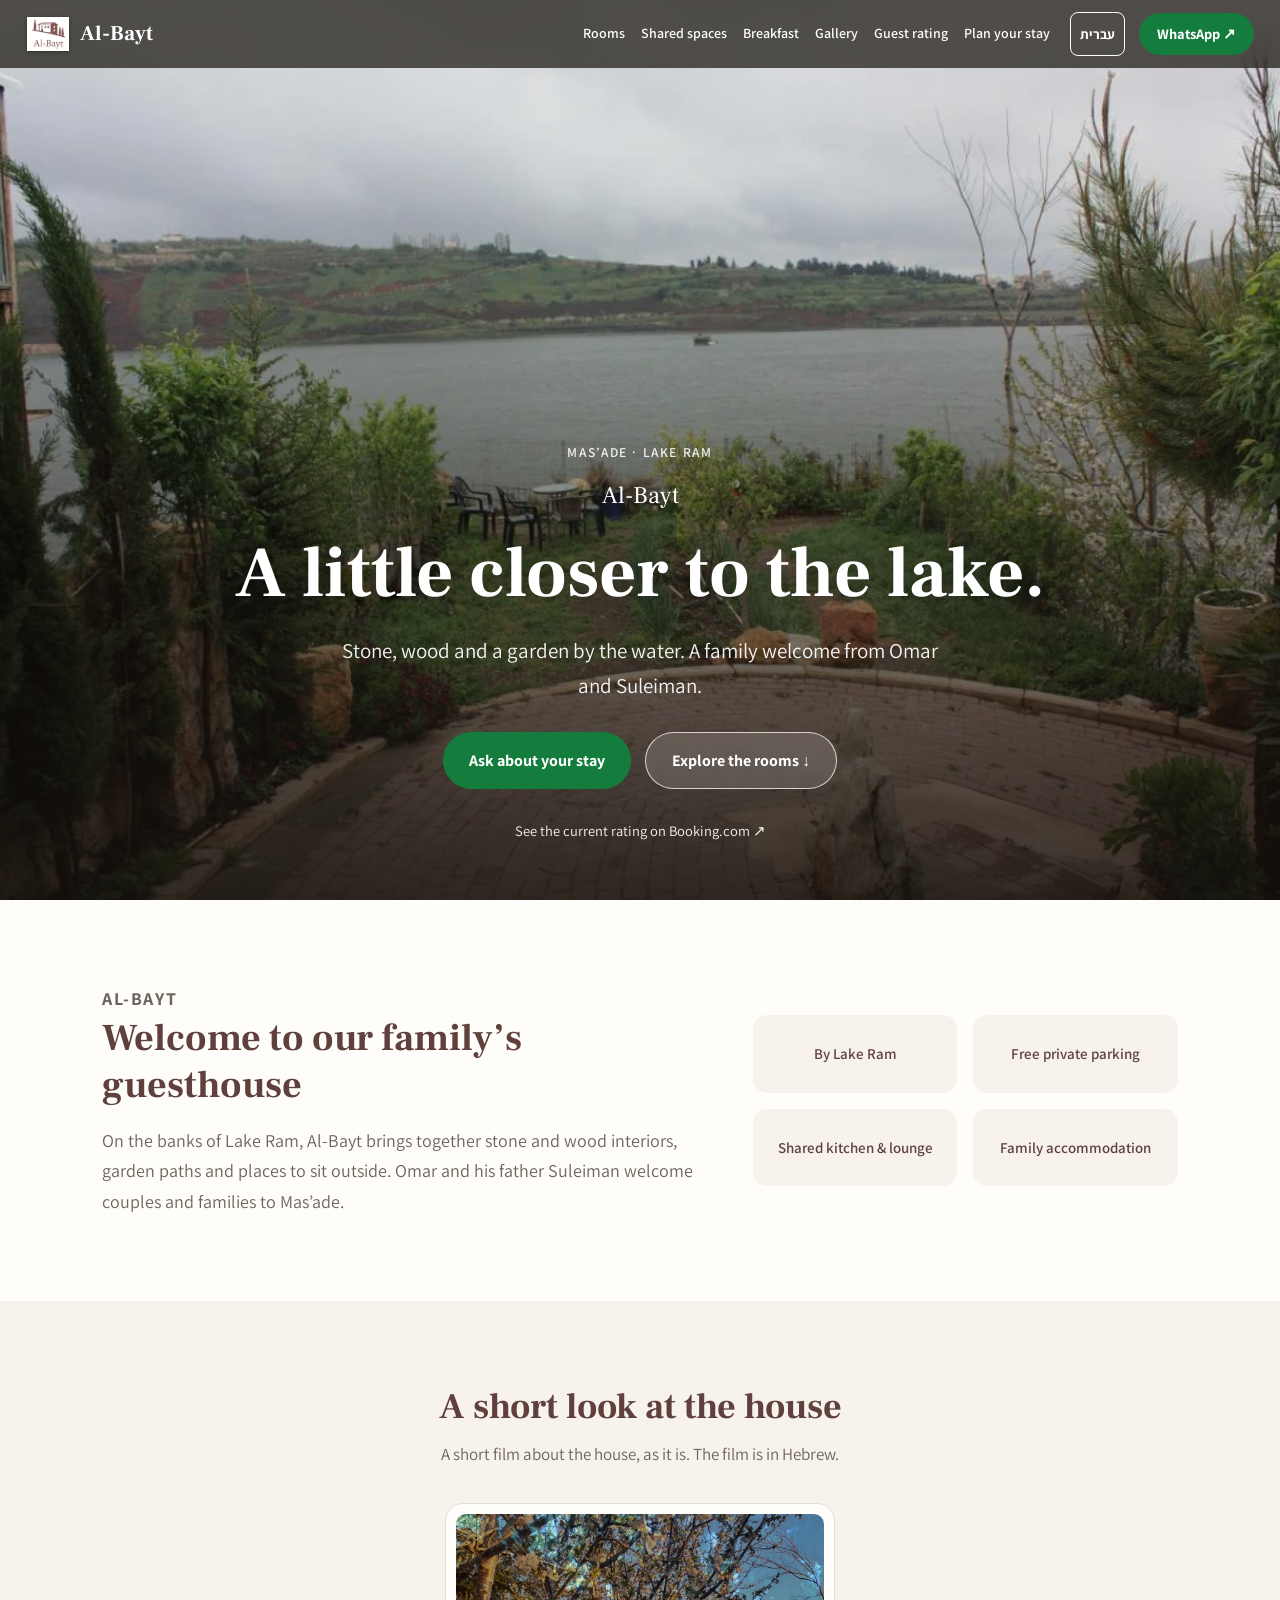
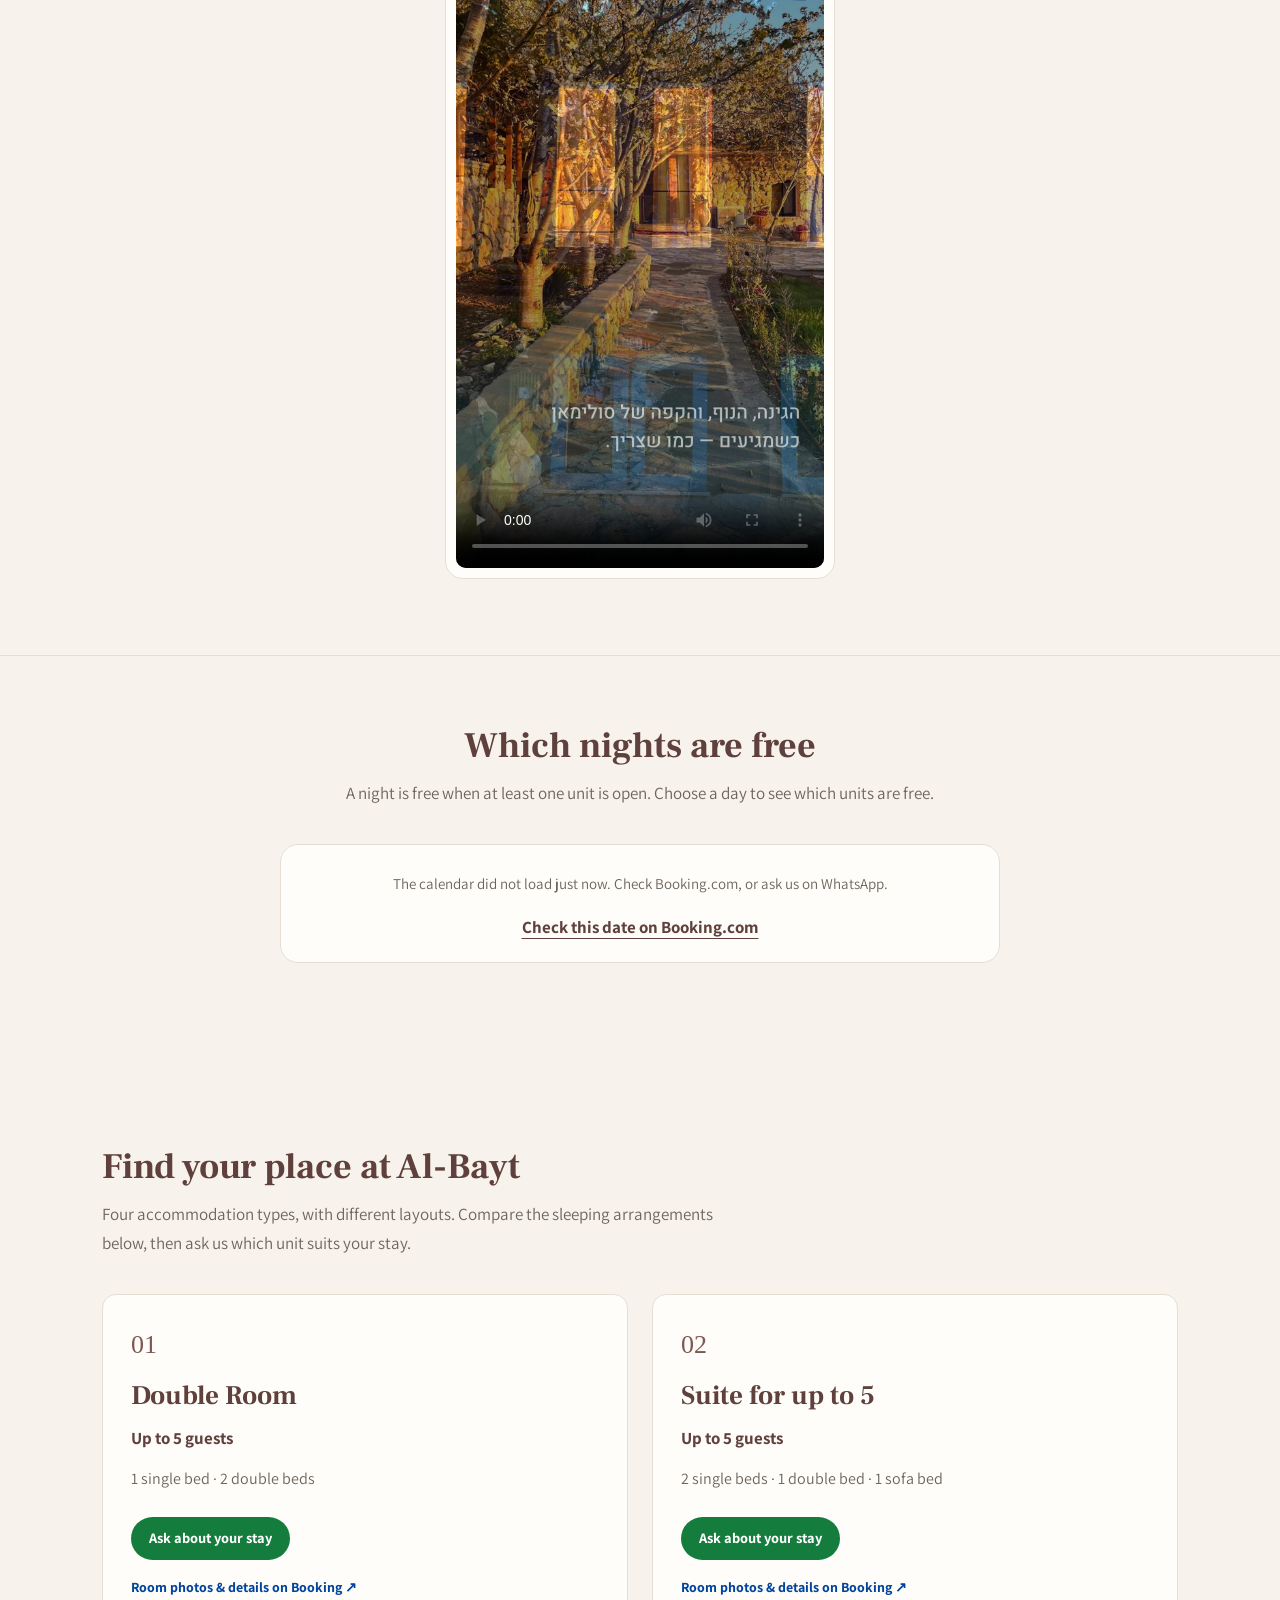
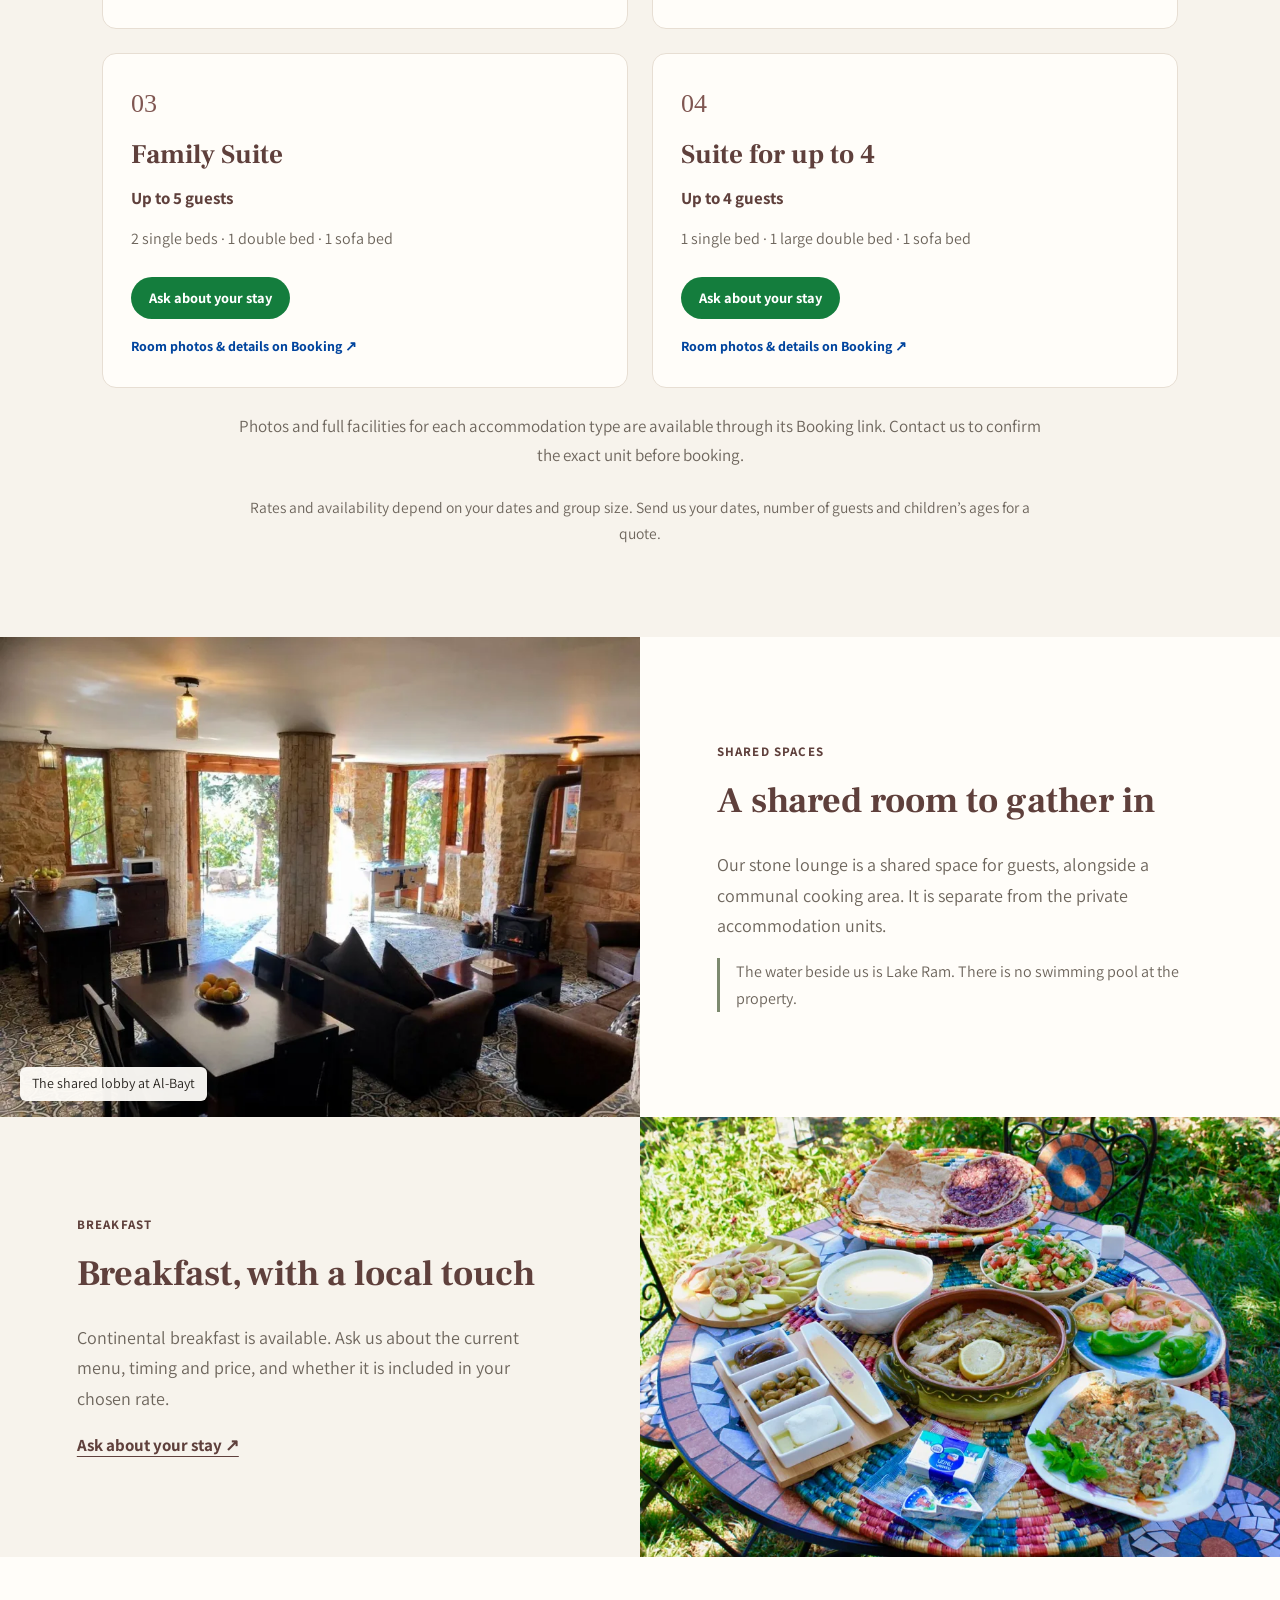
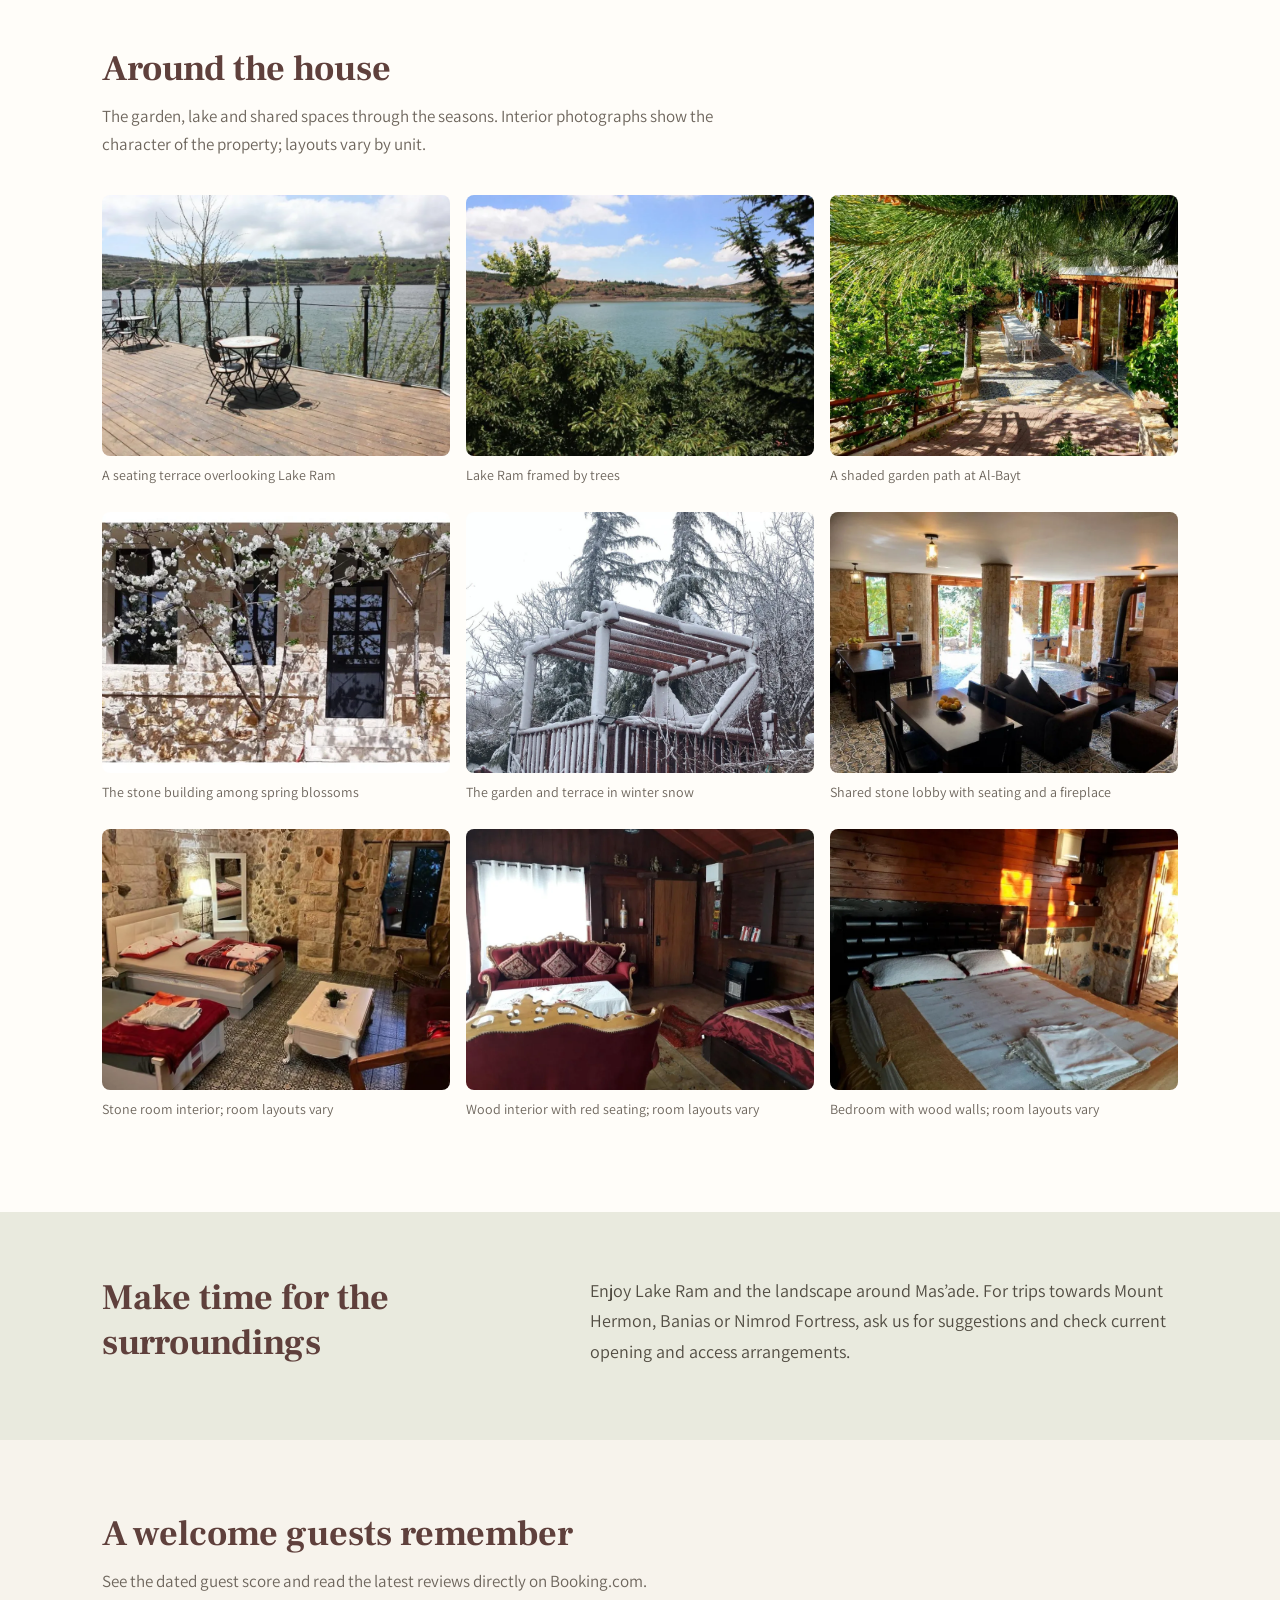
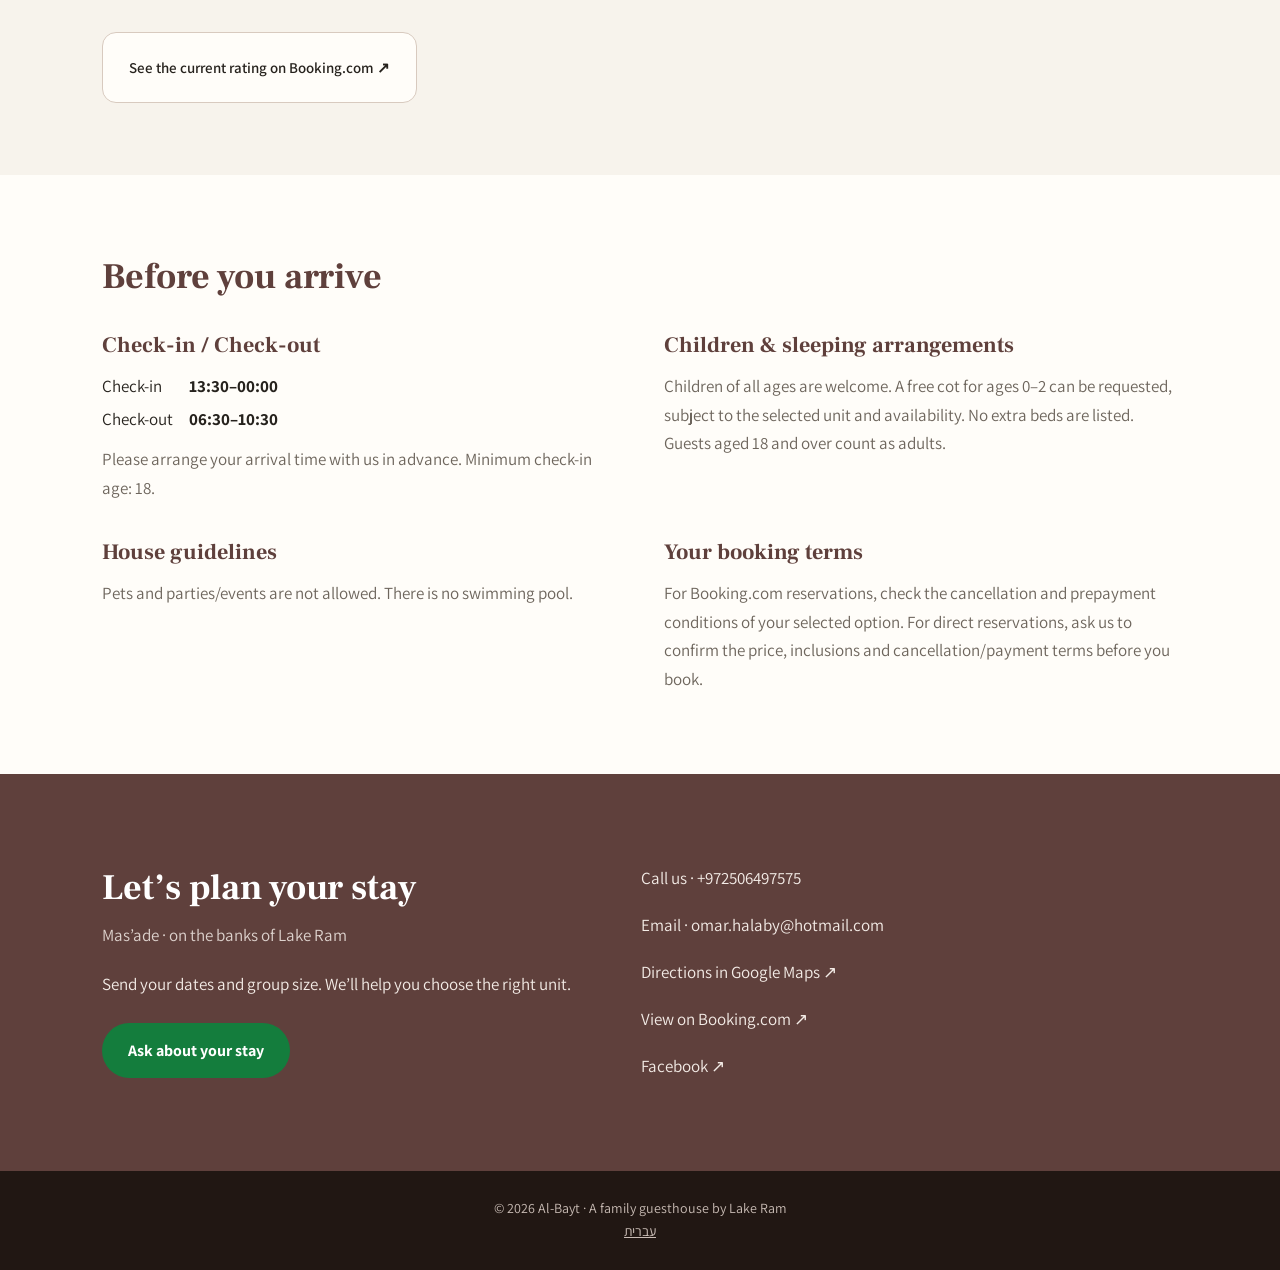
==== commit 2080b189: "Show the current Booking score and a live availability calendar. The guest badge is now the dated 9." ====
--- a/en/index.html
+++ b/en/index.html
@@ -7,13 +7,14 @@
 <link rel="icon" href="/images/logo.png"><link rel="stylesheet" href="/css/style.css">
 <link rel="preconnect" href="https://fonts.googleapis.com"><link rel="preconnect" href="https://fonts.gstatic.com" crossorigin><link href="https://fonts.googleapis.com/css2?family=Frank+Ruhl+Libre:wght@400;500;700&family=Assistant:wght@400;600;700&display=swap" rel="stylesheet">
 <script type="application/ld+json">{"@context": "https://schema.org", "@type": "LodgingBusiness", "name": "Zimer Al-Bayt", "url": "https://www.albayt1.com", "image": "https://www.albayt1.com/images/optimized/lake-garden-1280.webp", "telephone": "+972506497575", "address": {"@type": "PostalAddress", "addressLocality": "Mas’ade", "postalCode": "1243500", "addressCountry": "IL"}, "sameAs": ["https://www.booking.com/hotel/il/hbyt-mas-39-ada.en-gb.html"]}</script>
-<script id="rating-data" type="application/json">{"score": 8.9, "reviewCount": 104, "checkedAt": "2026-10-04T20:01:00Z", "maxAgeDays": 60, "sourceUrl": "https://www.booking.com/hotel/il/hbyt-mas-39-ada.en-gb.html", "locale": "en-GB", "labels": {"ratingBased": "{count} reviews on Booking.com", "ratingChecked": "Checked {date}", "ratingOut": "out of 10", "ratingCurrent": "See the current rating on Booking.com"}}</script><script type="module" src="/js/main.js"></script>
+<script id="rating-data" type="application/json">{"score": 9.0, "reviewCount": 104, "checkedAt": "2026-11-07T23:29:54Z", "maxAgeDays": 14, "sourceUrl": "https://www.booking.com/hotel/il/hbyt-mas-39-ada.en-gb.html", "locale": "en-GB", "labels": {"ratingBased": "{count} reviews on Booking.com", "ratingChecked": "Checked {date}", "ratingOut": "out of 10", "ratingCurrent": "See the current rating on Booking.com"}}</script><script id="calendar-data" type="application/json">{"locale": "en-GB", "timeZone": "Asia/Jerusalem", "bookingUrl": "https://www.booking.com/hotel/il/hbyt-mas-39-ada.en-gb.html", "whatsapp": "972506497575", "units": [{"id": "329199201", "name": "Double Room"}, {"id": "329199202", "name": "Suite for up to 5"}, {"id": "329199203", "name": "Family Suite"}, {"id": "329199204", "name": "Suite for up to 4"}], "labels": {"calendarTitle": "Which nights are free", "calendarLead": "A night is free when at least one unit is open. Choose a day to see which units are free.", "calendarSold": "Sold out", "calendarFree": "Free", "calendarBooked": "Booked", "calendarLegendOpen": "A unit is free", "calendarLegendSold": "Sold out", "calendarMonthFull": "This month is fully booked", "calendarLag": "Availability comes from the Booking.com calendar and can lag by a couple of hours.", "calendarChecked": "Checked {date}", "calendarPrev": "Previous month", "calendarNext": "Next month", "calendarLoading": "Loading the calendar.", "calendarUnavailable": "The calendar did not load just now. Check Booking.com, or ask us on WhatsApp.", "calendarNoBook": "This calendar does not take reservations. When you have seen what is free, continue on WhatsApp or Booking.", "calendarAsk": "Hello, I would like to ask about availability at Al-Bayt. Date: {date}. Units that look free: {units}.", "calendarAskSold": "Hello, I saw that {date} is shown as sold out. Could you check whether a unit has opened up?", "calendarWhatsapp": "Ask about this date on WhatsApp", "calendarBooking": "Check this date on Booking.com", "calendarWeekdays": ["Sun", "Mon", "Tue", "Wed", "Thu", "Fri", "Sat"], "calendarToday": "Today", "calendarUnits": "Units this night"}}</script><script type="module" src="/js/main.js"></script><script type="module" src="/js/calendar.js"></script>
 </head><body>
 <a class="skip-link" href="#main">Skip to content</a>
 <header class="topbar" id="topbar"><a class="brand" href="#top"><img src="/images/logo.png" alt="" width="44" height="34"><span>Al-Bayt</span></a><button class="menu-toggle" aria-expanded="false" aria-controls="main-nav">Menu ☰</button><nav class="nav" id="main-nav" aria-label="Menu"><a href="#rooms">Rooms</a><a href="#shared">Shared spaces</a><a href="#breakfast">Breakfast</a><a href="#gallery">Gallery</a><a href="#reviews">Guest rating</a><a href="#plan">Plan your stay</a></nav><div class="topbar-actions"><a class="lang" href="/" lang="he">עברית</a><a class="btn btn-wa small header-contact" href="https://wa.me/972506497575?text=Hello%2C%20I%20would%20like%20to%20plan%20a%20stay%20at%20Al-Bayt.%20Dates%3A%20%E2%80%A6%20Guests%3A%20%E2%80%A6%20Children%E2%80%99s%20ages%3A%20%E2%80%A6" target="_blank" rel="noopener noreferrer">WhatsApp ↗</a></div></header>
 <main id="main"><section class="hero" id="top"><img class="hero-img" src="/images/optimized/lake-garden-960.webp" srcset="/images/optimized/lake-garden-480.webp 480w, /images/optimized/lake-garden-960.webp 960w, /images/optimized/lake-garden-1280.webp 1280w" sizes="100vw" width="1280" height="853" alt="The garden at Al-Bayt beside Lake Ram" fetchpriority="high"><div class="hero-veil"></div><div class="hero-inner"><p class="hero-kicker">MAS’ADE · LAKE RAM</p><p class="hero-brand">Al-Bayt <span lang="en"></span></p><h1>A little closer to the lake.</h1><p class="hero-sub">Stone, wood and a garden by the water. A family welcome from Omar and Suleiman.</p><div class="hero-ctas"><a class="btn btn-wa" href="https://wa.me/972506497575?text=Hello%2C%20I%20would%20like%20to%20plan%20a%20stay%20at%20Al-Bayt.%20Dates%3A%20%E2%80%A6%20Guests%3A%20%E2%80%A6%20Children%E2%80%99s%20ages%3A%20%E2%80%A6" target="_blank" rel="noopener noreferrer">Ask about your stay</a><a class="btn btn-ghost" href="#rooms">Explore the rooms ↓</a></div><div class="trust" data-rating><a href="https://www.booking.com/hotel/il/hbyt-mas-39-ada.en-gb.html" target="_blank" rel="noopener noreferrer">See the current rating on Booking.com ↗</a></div></div></section>
 <section class="intro"><div class="wrap intro-grid"><div class="intro-text"><p class="eyebrow">Al-Bayt</p><h2>Welcome to our family’s guesthouse</h2><p>On the banks of Lake Ram, Al-Bayt brings together stone and wood interiors, garden paths and places to sit outside. Omar and his father Suleiman welcome couples and families to Mas’ade.</p></div><ul class="intro-facts"><li>By Lake Ram</li><li>Free private parking</li><li>Shared kitchen &amp; lounge</li><li>Family accommodation</li></ul></div></section>
 <section class="film" id="film" aria-labelledby="film-title"><div class="wrap film-inner"><h2 class="section-h" id="film-title">A short look at the house</h2><p class="section-sub">A short film about the house, as it is. The film is in Hebrew.</p><figure class="film-frame"><video controls playsinline preload="metadata" poster="/images/zimmer-he-explainer-poster.jpg" width="1080" height="1920" aria-label="A short introduction to Al-Bayt"><source src="/videos/zimmer-he-explainer.mp4" type="video/mp4"></video></figure></div></section>
+<section class="availability" id="availability" aria-labelledby="availability-title"><div class="wrap"><h2 class="section-h" id="availability-title">Which nights are free</h2><p class="section-sub">A night is free when at least one unit is open. Choose a day to see which units are free.</p><div id="stay-calendar"><div class="calendar-sheet"><p class="calendar-note">Availability comes from the Booking.com calendar and can lag by a couple of hours.</p><div class="calendar-actions"><a class="btn btn-wa" href="https://wa.me/972506497575?text=Hello%2C%20I%20would%20like%20to%20plan%20a%20stay%20at%20Al-Bayt.%20Dates%3A%20%E2%80%A6%20Guests%3A%20%E2%80%A6%20Children%E2%80%99s%20ages%3A%20%E2%80%A6" target="_blank" rel="noopener noreferrer">Ask about this date on WhatsApp</a><a class="text-link" href="https://www.booking.com/hotel/il/hbyt-mas-39-ada.en-gb.html" target="_blank" rel="noopener noreferrer">Check this date on Booking.com</a></div></div></div></div></section>
 <section class="rooms" id="rooms"><div class="wrap"><h2 class="section-h">Find your place at Al-Bayt</h2><p class="section-sub">Four accommodation types, with different layouts. Compare the sleeping arrangements below, then ask us which unit suits your stay.</p><div class="room-grid"><article class="room" data-room-id="329199201"><div class="room-body"><span class="room-number" aria-hidden="true">01</span><h3>Double Room</h3><p class="capacity">Up to 5 guests</p><p class="bed-list">1 single bed · 2 double beds</p><div class="room-ctas"><a class="btn btn-wa small" href="https://wa.me/972506497575?text=Hello%2C%20I%20would%20like%20to%20ask%20about%20Double%20Room%20%28reference%20329199201%29.%20Dates%3A%20%E2%80%A6%20Guests%3A%20%E2%80%A6%20Children%E2%80%99s%20ages%3A%20%E2%80%A6" target="_blank" rel="noopener noreferrer">Ask about your stay</a><a class="link-book" href="https://www.booking.com/hotel/il/hbyt-mas-39-ada.en-gb.html#RD329199201" target="_blank" rel="noopener noreferrer">Room photos &amp; details on Booking ↗</a></div></div></article><article class="room" data-room-id="329199202"><div class="room-body"><span class="room-number" aria-hidden="true">02</span><h3>Suite for up to 5</h3><p class="capacity">Up to 5 guests</p><p class="bed-list">2 single beds · 1 double bed · 1 sofa bed</p><div class="room-ctas"><a class="btn btn-wa small" href="https://wa.me/972506497575?text=Hello%2C%20I%20would%20like%20to%20ask%20about%20Suite%20for%20up%20to%205%20%28reference%20329199202%29.%20Dates%3A%20%E2%80%A6%20Guests%3A%20%E2%80%A6%20Children%E2%80%99s%20ages%3A%20%E2%80%A6" target="_blank" rel="noopener noreferrer">Ask about your stay</a><a class="link-book" href="https://www.booking.com/hotel/il/hbyt-mas-39-ada.en-gb.html#RD329199202" target="_blank" rel="noopener noreferrer">Room photos &amp; details on Booking ↗</a></div></div></article><article class="room" data-room-id="329199203"><div class="room-body"><span class="room-number" aria-hidden="true">03</span><h3>Family Suite</h3><p class="capacity">Up to 5 guests</p><p class="bed-list">2 single beds · 1 double bed · 1 sofa bed</p><div class="room-ctas"><a class="btn btn-wa small" href="https://wa.me/972506497575?text=Hello%2C%20I%20would%20like%20to%20ask%20about%20Family%20Suite%20%28reference%20329199203%29.%20Dates%3A%20%E2%80%A6%20Guests%3A%20%E2%80%A6%20Children%E2%80%99s%20ages%3A%20%E2%80%A6" target="_blank" rel="noopener noreferrer">Ask about your stay</a><a class="link-book" href="https://www.booking.com/hotel/il/hbyt-mas-39-ada.en-gb.html#RD329199203" target="_blank" rel="noopener noreferrer">Room photos &amp; details on Booking ↗</a></div></div></article><article class="room" data-room-id="329199204"><div class="room-body"><span class="room-number" aria-hidden="true">04</span><h3>Suite for up to 4</h3><p class="capacity">Up to 4 guests</p><p class="bed-list">1 single bed · 1 large double bed · 1 sofa bed</p><div class="room-ctas"><a class="btn btn-wa small" href="https://wa.me/972506497575?text=Hello%2C%20I%20would%20like%20to%20ask%20about%20Suite%20for%20up%20to%204%20%28reference%20329199204%29.%20Dates%3A%20%E2%80%A6%20Guests%3A%20%E2%80%A6%20Children%E2%80%99s%20ages%3A%20%E2%80%A6" target="_blank" rel="noopener noreferrer">Ask about your stay</a><a class="link-book" href="https://www.booking.com/hotel/il/hbyt-mas-39-ada.en-gb.html#RD329199204" target="_blank" rel="noopener noreferrer">Room photos &amp; details on Booking ↗</a></div></div></article></div><p class="room-note">Photos and full facilities for each accommodation type are available through its Booking link. Contact us to confirm the exact unit before booking.</p><p class="price-note">Rates and availability depend on your dates and group size. Send us your dates, number of guests and children’s ages for a quote.</p></div></section>
 <section class="split" id="shared"><figure><img class="" src="/images/optimized/shared-lobby-960.webp" srcset="/images/optimized/shared-lobby-480.webp 480w, /images/optimized/shared-lobby-960.webp 960w, /images/optimized/shared-lobby-1280.webp 1024w" sizes="(max-width: 600px) 100vw, 50vw" width="1024" height="768" alt="The shared lobby at Al-Bayt" loading="lazy" decoding="async"><figcaption>The shared lobby at Al-Bayt</figcaption></figure><div class="split-body"><p class="eyebrow">Shared spaces</p><h2 class="section-h">A shared room to gather in</h2><p>Our stone lounge is a shared space for guests, alongside a communal cooking area. It is separate from the private accommodation units.</p><p class="clarification">The water beside us is Lake Ram. There is no swimming pool at the property.</p></div></section>
 <section class="split reverse" id="breakfast"><img class="" src="/images/optimized/breakfast-table-960.webp" srcset="/images/optimized/breakfast-table-480.webp 480w, /images/optimized/breakfast-table-960.webp 960w, /images/optimized/breakfast-table-1280.webp 1280w" sizes="(max-width: 600px) 100vw, 50vw" width="1600" height="1066" alt="A breakfast table with salads, bread and small dishes in the garden" loading="lazy" decoding="async"><div class="split-body"><p class="eyebrow">Breakfast</p><h2 class="section-h">Breakfast, with a local touch</h2><p>Continental breakfast is available. Ask us about the current menu, timing and price, and whether it is included in your chosen rate.</p><a class="text-link" href="https://wa.me/972506497575?text=Hello%2C%20I%20would%20like%20to%20plan%20a%20stay%20at%20Al-Bayt.%20Dates%3A%20%E2%80%A6%20Guests%3A%20%E2%80%A6%20Children%E2%80%99s%20ages%3A%20%E2%80%A6" target="_blank" rel="noopener noreferrer">Ask about your stay ↗</a></div></section>
--- a/css/style.css
+++ b/css/style.css
@@ -270,3 +270,87 @@
 .film-frame video{display:block;width:100%;height:auto;aspect-ratio:9/16;object-fit:cover;border-radius:10px;background:#211713}
 @media(max-width:600px){.film{padding:56px 0 52px}.film .section-sub{margin-bottom:26px}.film-frame{padding:8px;border-radius:16px}}
 @media print{.film{display:none}}
+
+/* November 2026: availability, after the explainer film. */
+.availability{padding:68px 0 92px}
+.availability .section-h,.availability .section-sub{text-align:center}
+.availability .section-sub{margin-inline:auto}
+.calendar-sheet{
+  max-width:720px;margin:0 auto;background:var(--paper);
+  border:1px solid #e7ded3;border-radius:18px;padding:26px 22px 20px;
+}
+.calendar-nav{display:grid;grid-template-columns:44px 1fr 44px;align-items:center;gap:8px}
+.calendar-nav h3{text-align:center;font-family:'Frank Ruhl Libre',serif;font-weight:500;font-size:clamp(28px,4vw,36px);color:var(--brand-dark)}
+.month-step{
+  width:44px;height:44px;border-radius:50%;border:1px solid #e4d9ce;background:transparent;
+  color:var(--brand-dark);font-size:22px;line-height:1;
+}
+.month-step:disabled{opacity:.28;cursor:default}
+.month-full{
+  margin:12px 0 2px;text-align:center;font-family:'Frank Ruhl Libre',serif;
+  font-weight:500;font-size:clamp(26px,4vw,34px);color:var(--brand-dark);
+}
+.calendar-legend{display:flex;justify-content:center;flex-wrap:wrap;gap:8px 22px;margin:12px 0 16px;color:var(--muted);font-size:14.5px}
+.calendar-legend span{display:inline-flex;align-items:center;gap:8px}
+.swatch-open,.swatch-sold{width:14px;height:14px;border-radius:4px;display:inline-block}
+.swatch-open{background:#fff;border:1px solid #e7ded3;box-shadow:inset 0 -3px 0 var(--sage)}
+.swatch-sold{background:#eadfd4}
+.calendar-grid{display:grid;grid-template-columns:repeat(7,minmax(0,1fr));gap:6px}
+.dow{text-align:center;color:var(--muted);font-size:13px;font-weight:700;padding:2px 0 8px}
+.day{
+  appearance:none;min-height:68px;border:1px solid transparent;border-radius:12px;background:transparent;
+  color:inherit;display:flex;flex-direction:column;align-items:center;justify-content:center;gap:1px;padding:4px 1px;
+}
+.day-num{font-variant-numeric:tabular-nums;font-size:16px;line-height:1.2}
+.day.is-open{background:#fff;border-color:#e7ded3}
+.day.is-open .day-num{font-weight:700}
+.day.is-open::after{content:"";width:6px;height:6px;border-radius:50%;background:var(--sage)}
+.day.is-sold{background:#eadfd4;color:var(--brand-dark)}
+.day.is-sold .day-num{font-weight:700}
+.day-state{font-size:12px;font-weight:700;line-height:1.15;text-align:center}
+.day.is-past,.day.is-beyond{color:#8f867c}
+.day.is-past:disabled,.day.is-beyond:disabled{cursor:default}
+.day.is-today .day-num{box-shadow:inset 0 -2px 0 var(--brand)}
+.day.is-selected{box-shadow:inset 0 0 0 2px var(--brand-dark)}
+.day.is-pad{min-height:0;padding:0;border:0}
+.calendar-sheet.is-month-full{background:#e6d8c9;border-color:#dccbbd}
+.calendar-sheet.is-month-full .calendar-grid{gap:0;border:1px solid rgba(95,64,60,.16);border-radius:14px;overflow:hidden}
+.calendar-sheet.is-month-full .dow{padding:10px 0;background:rgba(255,253,249,.35)}
+.calendar-sheet.is-month-full .day.is-sold{
+  background:transparent;border-radius:0;box-shadow:none;
+  border-inline-end:1px solid rgba(95,64,60,.14);border-bottom:1px solid rgba(95,64,60,.14);
+}
+.calendar-sheet.is-month-full .day.is-pad{background:transparent;box-shadow:none;border:0}
+.calendar-sheet.is-month-full .day.is-selected{box-shadow:inset 0 0 0 2px var(--brand-dark)}
+.day-panel{margin-top:22px}
+.day-panel h4{font-family:'Frank Ruhl Libre',serif;font-weight:500;font-size:clamp(24px,3vw,30px);color:var(--brand-dark);text-align:center}
+.units-caption{text-align:center;color:var(--muted);margin:4px 0 14px}
+.unit-list{list-style:none;display:grid;gap:8px}
+.unit-list li{
+  display:flex;justify-content:space-between;align-items:baseline;gap:16px;
+  padding:12px 14px;border-radius:12px;background:rgba(255,253,249,.74);
+}
+.unit-list .name{font-family:'Frank Ruhl Libre',serif;font-size:20px;color:var(--brand-dark)}
+.unit-list .free{color:#3e5644;font-weight:700}
+.unit-list .booked{color:var(--muted);font-weight:700}
+.calendar-actions{display:flex;flex-wrap:wrap;justify-content:center;align-items:center;gap:14px 18px;margin-top:16px}
+.calendar-sheet .calendar-note{color:var(--muted);font-size:15px;text-align:center}
+.day-panel .calendar-note{margin-top:14px}
+.calendar-standing{margin-top:20px;padding-top:14px;border-top:1px solid rgba(95,64,60,.14)}
+.calendar-standing time{white-space:nowrap}
+@media (hover:hover){
+  .day.is-open:hover{border-color:#cfc3b6}
+  .day.is-sold:hover{background:#e3d5c7}
+  .calendar-sheet.is-month-full .day.is-sold:hover{background:rgba(255,253,249,.28)}
+}
+@media (max-width:600px){
+  .availability{padding:48px 0 64px}
+  .calendar-sheet{padding:16px 10px 14px;border-radius:16px}
+  .calendar-grid{gap:4px}
+  .day{min-height:56px;border-radius:10px}
+  .day-num{font-size:14px}
+  .day-state{font-size:10.5px}
+  .calendar-nav h3{font-size:26px}
+  .unit-list .name{font-size:18px}
+  .calendar-sheet.is-month-full .calendar-grid{gap:0}
+}
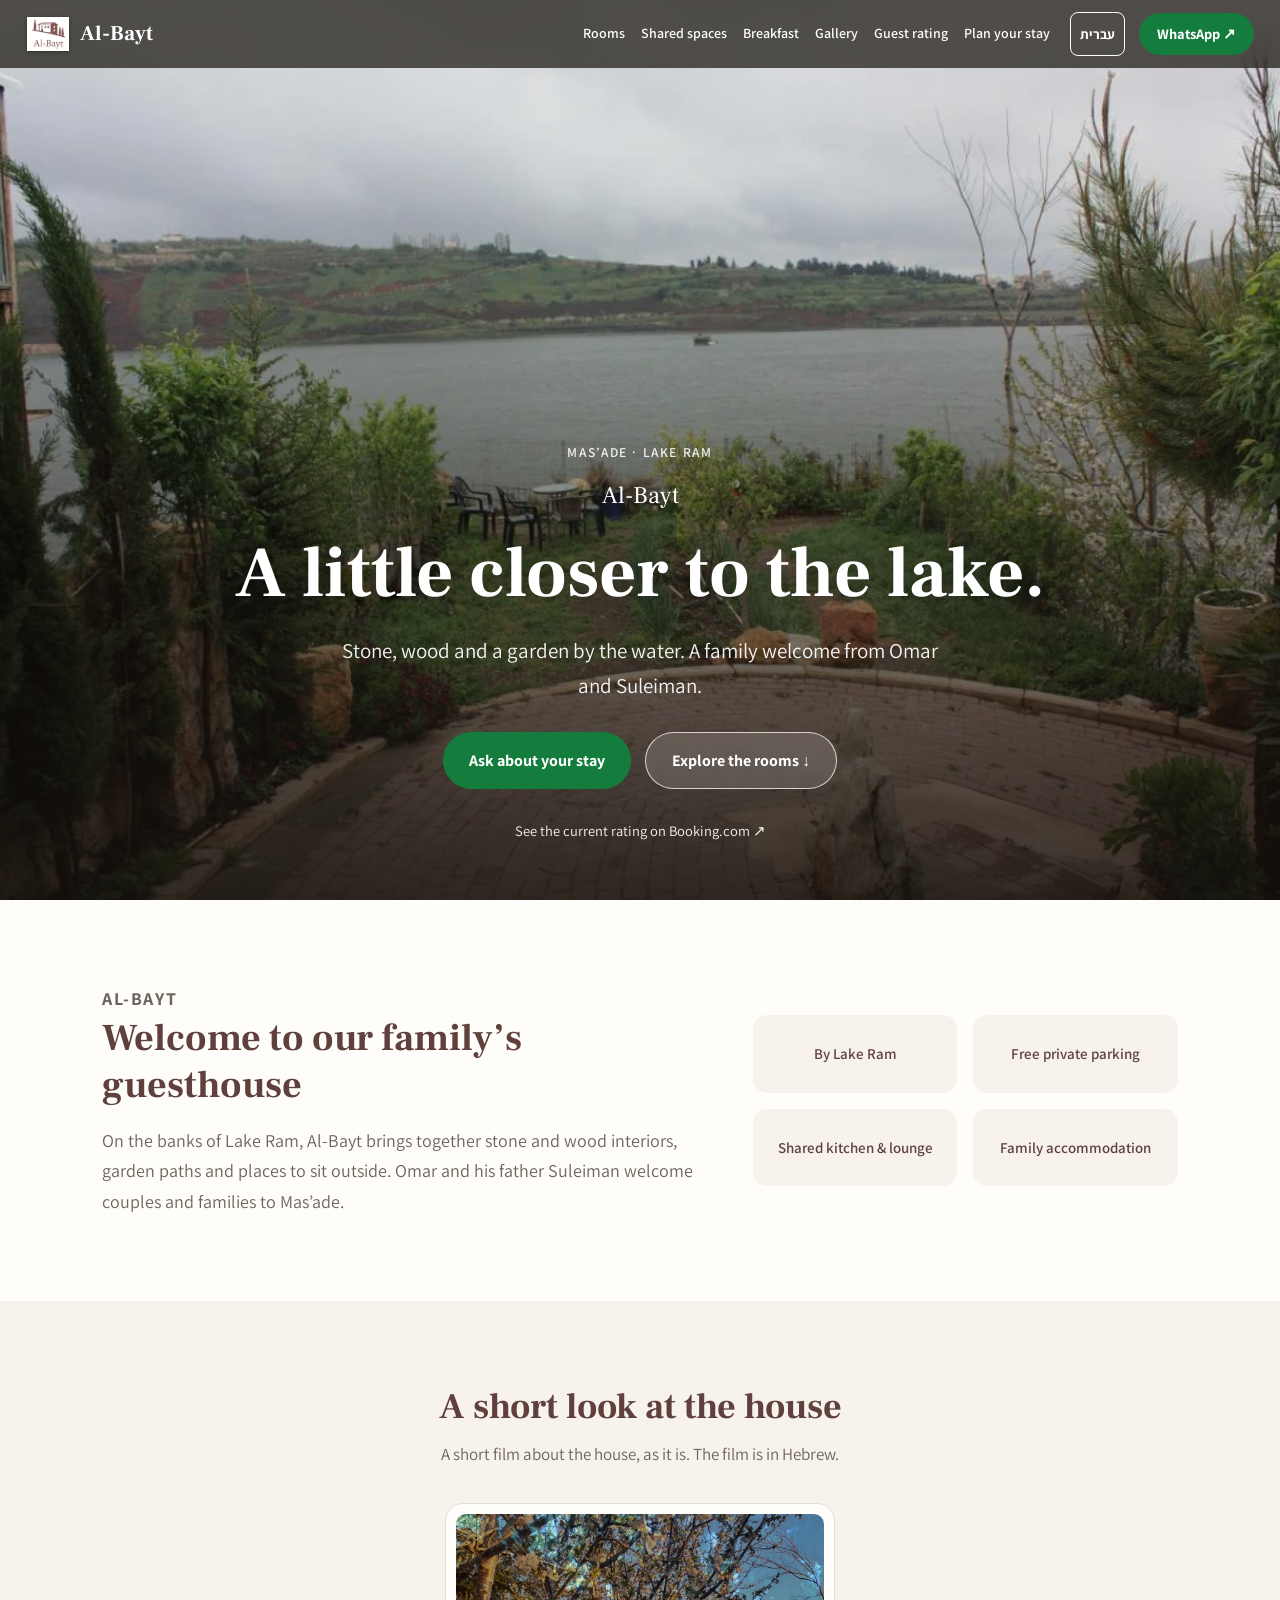
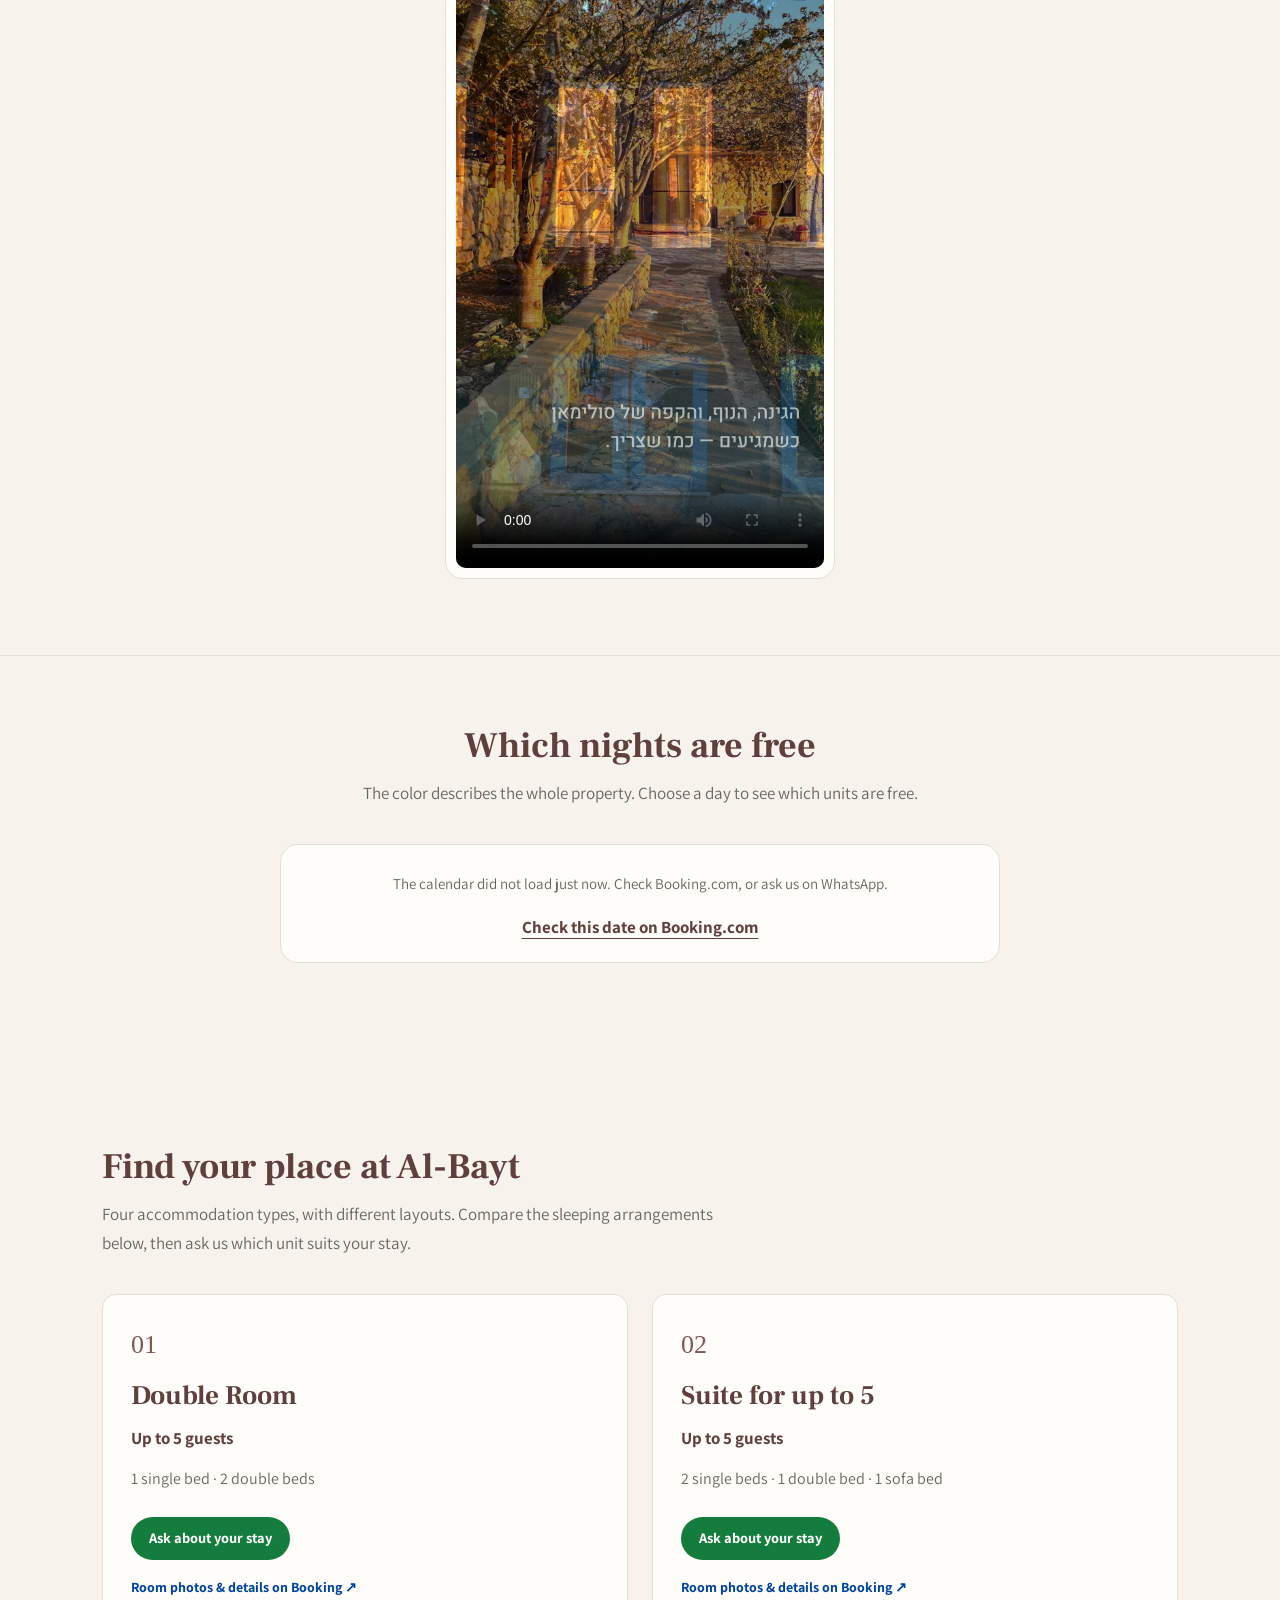
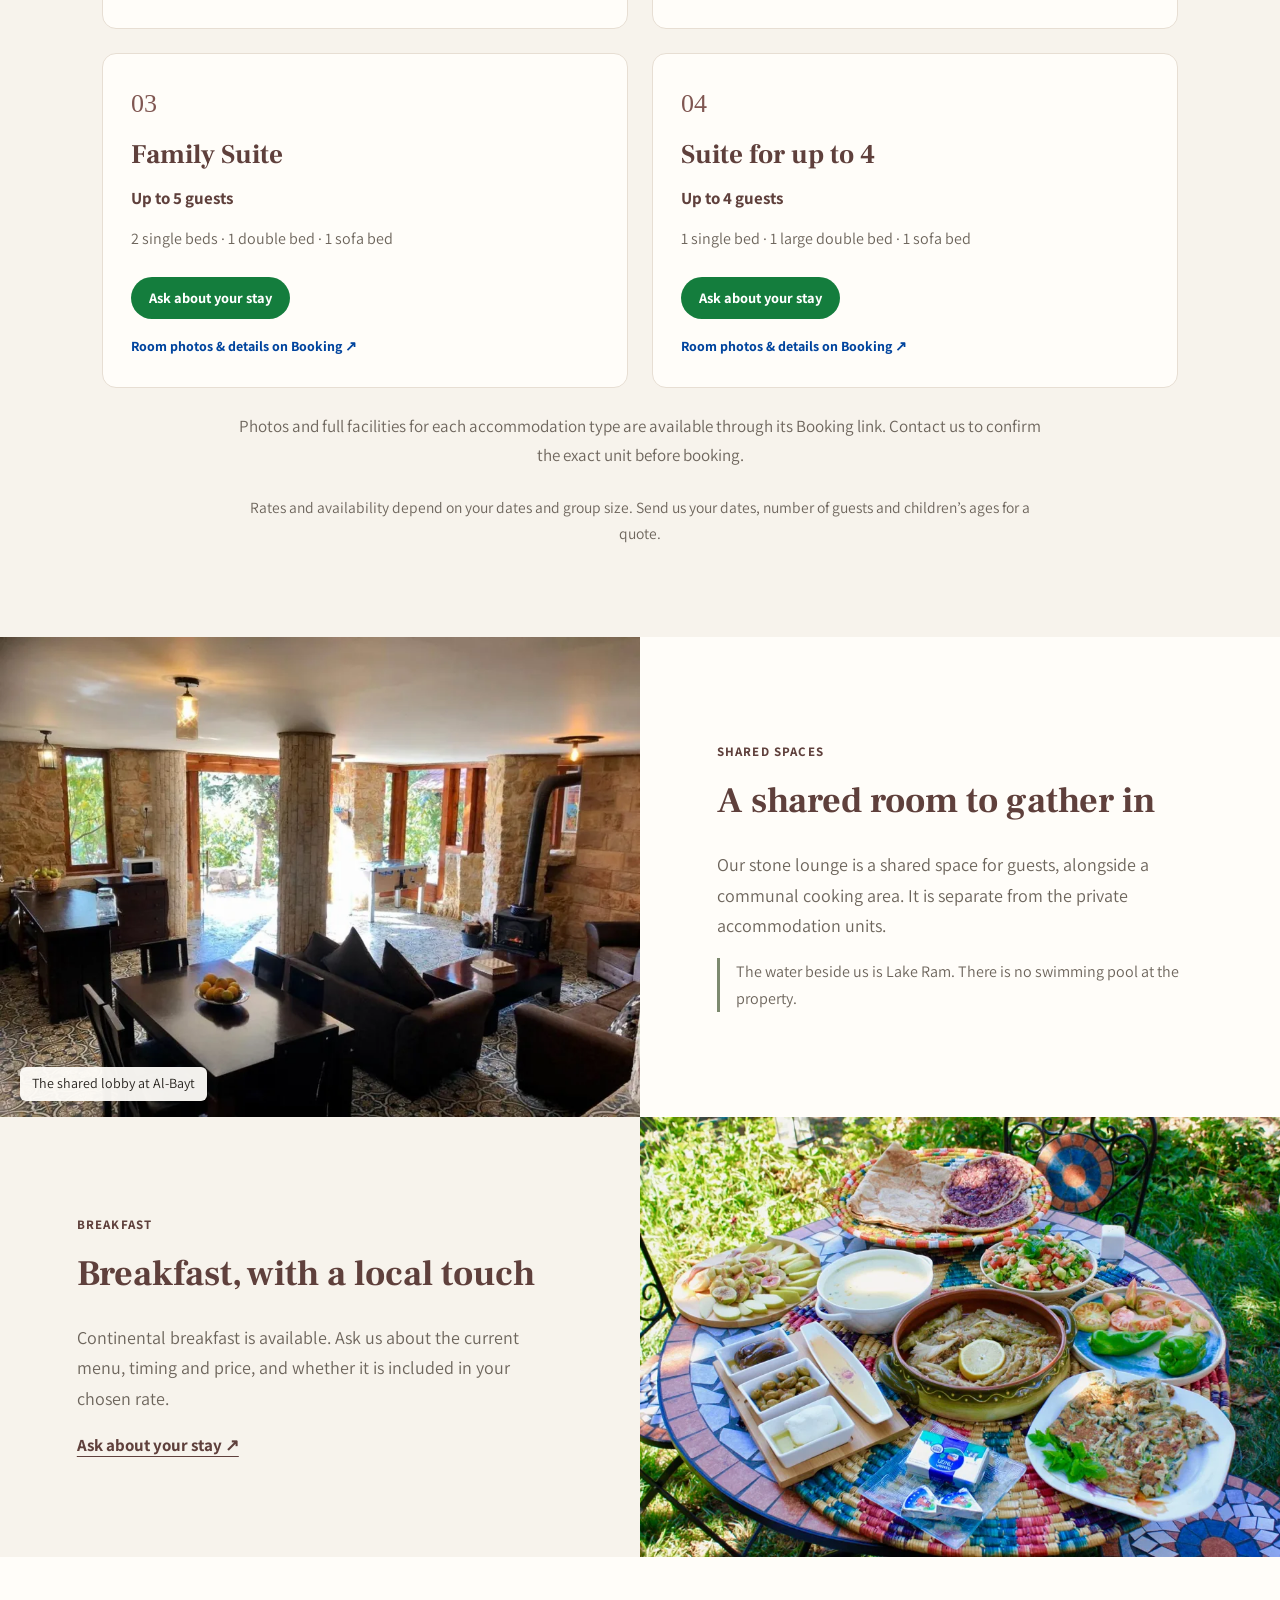
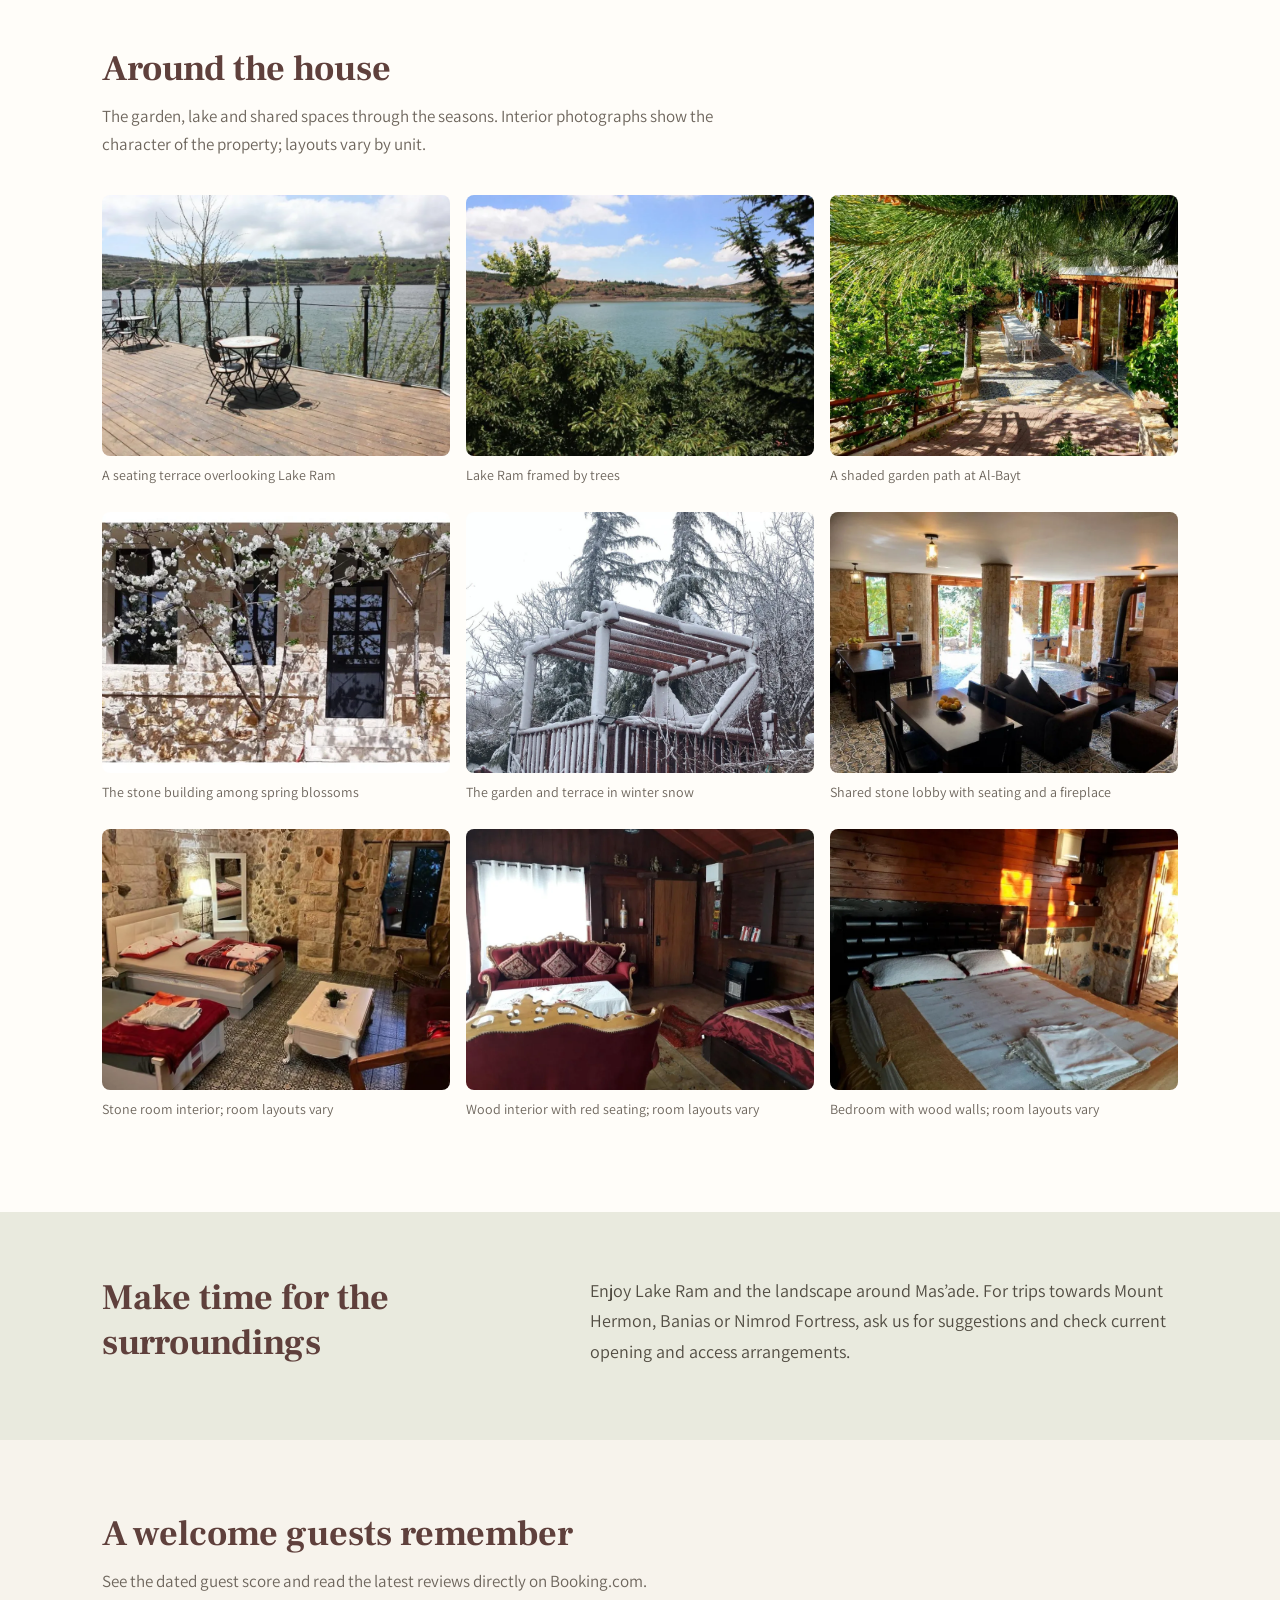
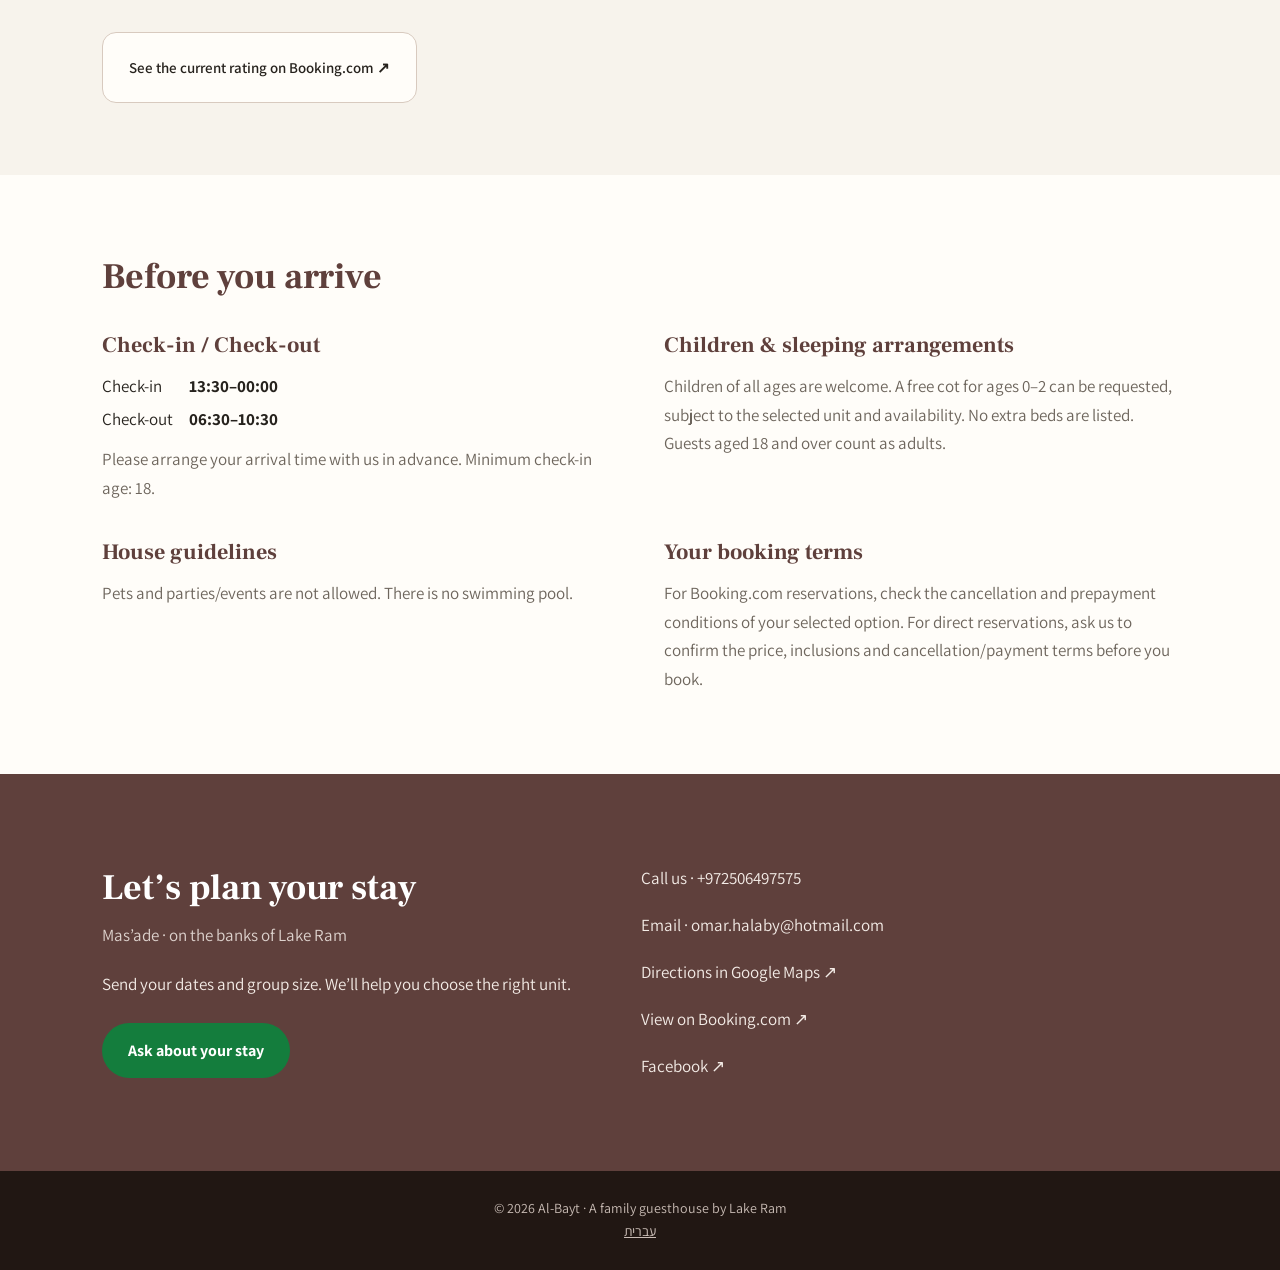
==== commit e1e62cb0: "Color each night by how much of the compound is free. Green means every unit is open, yellow means o" ====
--- a/en/index.html
+++ b/en/index.html
@@ -7,14 +7,14 @@
 <link rel="icon" href="/images/logo.png"><link rel="stylesheet" href="/css/style.css">
 <link rel="preconnect" href="https://fonts.googleapis.com"><link rel="preconnect" href="https://fonts.gstatic.com" crossorigin><link href="https://fonts.googleapis.com/css2?family=Frank+Ruhl+Libre:wght@400;500;700&family=Assistant:wght@400;600;700&display=swap" rel="stylesheet">
 <script type="application/ld+json">{"@context": "https://schema.org", "@type": "LodgingBusiness", "name": "Zimer Al-Bayt", "url": "https://www.albayt1.com", "image": "https://www.albayt1.com/images/optimized/lake-garden-1280.webp", "telephone": "+972506497575", "address": {"@type": "PostalAddress", "addressLocality": "Mas’ade", "postalCode": "1243500", "addressCountry": "IL"}, "sameAs": ["https://www.booking.com/hotel/il/hbyt-mas-39-ada.en-gb.html"]}</script>
-<script id="rating-data" type="application/json">{"score": 9.0, "reviewCount": 104, "checkedAt": "2026-11-07T23:29:54Z", "maxAgeDays": 14, "sourceUrl": "https://www.booking.com/hotel/il/hbyt-mas-39-ada.en-gb.html", "locale": "en-GB", "labels": {"ratingBased": "{count} reviews on Booking.com", "ratingChecked": "Checked {date}", "ratingOut": "out of 10", "ratingCurrent": "See the current rating on Booking.com"}}</script><script id="calendar-data" type="application/json">{"locale": "en-GB", "timeZone": "Asia/Jerusalem", "bookingUrl": "https://www.booking.com/hotel/il/hbyt-mas-39-ada.en-gb.html", "whatsapp": "972506497575", "units": [{"id": "329199201", "name": "Double Room"}, {"id": "329199202", "name": "Suite for up to 5"}, {"id": "329199203", "name": "Family Suite"}, {"id": "329199204", "name": "Suite for up to 4"}], "labels": {"calendarTitle": "Which nights are free", "calendarLead": "A night is free when at least one unit is open. Choose a day to see which units are free.", "calendarSold": "Sold out", "calendarFree": "Free", "calendarBooked": "Booked", "calendarLegendOpen": "A unit is free", "calendarLegendSold": "Sold out", "calendarMonthFull": "This month is fully booked", "calendarLag": "Availability comes from the Booking.com calendar and can lag by a couple of hours.", "calendarChecked": "Checked {date}", "calendarPrev": "Previous month", "calendarNext": "Next month", "calendarLoading": "Loading the calendar.", "calendarUnavailable": "The calendar did not load just now. Check Booking.com, or ask us on WhatsApp.", "calendarNoBook": "This calendar does not take reservations. When you have seen what is free, continue on WhatsApp or Booking.", "calendarAsk": "Hello, I would like to ask about availability at Al-Bayt. Date: {date}. Units that look free: {units}.", "calendarAskSold": "Hello, I saw that {date} is shown as sold out. Could you check whether a unit has opened up?", "calendarWhatsapp": "Ask about this date on WhatsApp", "calendarBooking": "Check this date on Booking.com", "calendarWeekdays": ["Sun", "Mon", "Tue", "Wed", "Thu", "Fri", "Sat"], "calendarToday": "Today", "calendarUnits": "Units this night"}}</script><script type="module" src="/js/main.js"></script><script type="module" src="/js/calendar.js"></script>
+<script id="rating-data" type="application/json">{"score": 9.0, "reviewCount": 104, "checkedAt": "2026-11-07T23:29:54Z", "maxAgeDays": 14, "sourceUrl": "https://www.booking.com/hotel/il/hbyt-mas-39-ada.en-gb.html", "locale": "en-GB", "labels": {"ratingBased": "{count} reviews on Booking.com", "ratingChecked": "Checked {date}", "ratingOut": "out of 10", "ratingCurrent": "See the current rating on Booking.com"}}</script><script id="calendar-data" type="application/json">{"locale": "en-GB", "timeZone": "Asia/Jerusalem", "bookingUrl": "https://www.booking.com/hotel/il/hbyt-mas-39-ada.en-gb.html", "whatsapp": "972506497575", "units": [{"id": "329199201", "name": "Double Room"}, {"id": "329199202", "name": "Suite for up to 5"}, {"id": "329199203", "name": "Family Suite"}, {"id": "329199204", "name": "Suite for up to 4"}], "labels": {"calendarTitle": "Which nights are free", "calendarLead": "The color describes the whole property. Choose a day to see which units are free.", "calendarSold": "Sold out", "calendarFree": "Free", "calendarBooked": "Booked", "calendarLegendFree": "The whole property is free", "calendarLegendPartial": "Part of the property is free", "calendarLegendBooked": "The whole property is booked", "calendarMonthFull": "This month is fully booked", "calendarLag": "Availability comes from the Booking.com calendar and can lag by a couple of hours.", "calendarChecked": "Checked {date}", "calendarPrev": "Previous month", "calendarNext": "Next month", "calendarLoading": "Loading the calendar.", "calendarUnavailable": "The calendar did not load just now. Check Booking.com, or ask us on WhatsApp.", "calendarNoBook": "This calendar does not take reservations. When you have seen what is free, continue on WhatsApp or Booking.", "calendarAsk": "Hello, I would like to ask about availability at Al-Bayt. Date: {date}. Units that look free: {units}.", "calendarAskSold": "Hello, I saw that {date} is shown as sold out. Could you check whether a unit has opened up?", "calendarWhatsapp": "Ask about this date on WhatsApp", "calendarBooking": "Check this date on Booking.com", "calendarWeekdays": ["Sun", "Mon", "Tue", "Wed", "Thu", "Fri", "Sat"], "calendarToday": "Today", "calendarUnits": "Units this night"}}</script><script type="module" src="/js/main.js"></script><script type="module" src="/js/calendar.js"></script>
 </head><body>
 <a class="skip-link" href="#main">Skip to content</a>
 <header class="topbar" id="topbar"><a class="brand" href="#top"><img src="/images/logo.png" alt="" width="44" height="34"><span>Al-Bayt</span></a><button class="menu-toggle" aria-expanded="false" aria-controls="main-nav">Menu ☰</button><nav class="nav" id="main-nav" aria-label="Menu"><a href="#rooms">Rooms</a><a href="#shared">Shared spaces</a><a href="#breakfast">Breakfast</a><a href="#gallery">Gallery</a><a href="#reviews">Guest rating</a><a href="#plan">Plan your stay</a></nav><div class="topbar-actions"><a class="lang" href="/" lang="he">עברית</a><a class="btn btn-wa small header-contact" href="https://wa.me/972506497575?text=Hello%2C%20I%20would%20like%20to%20plan%20a%20stay%20at%20Al-Bayt.%20Dates%3A%20%E2%80%A6%20Guests%3A%20%E2%80%A6%20Children%E2%80%99s%20ages%3A%20%E2%80%A6" target="_blank" rel="noopener noreferrer">WhatsApp ↗</a></div></header>
 <main id="main"><section class="hero" id="top"><img class="hero-img" src="/images/optimized/lake-garden-960.webp" srcset="/images/optimized/lake-garden-480.webp 480w, /images/optimized/lake-garden-960.webp 960w, /images/optimized/lake-garden-1280.webp 1280w" sizes="100vw" width="1280" height="853" alt="The garden at Al-Bayt beside Lake Ram" fetchpriority="high"><div class="hero-veil"></div><div class="hero-inner"><p class="hero-kicker">MAS’ADE · LAKE RAM</p><p class="hero-brand">Al-Bayt <span lang="en"></span></p><h1>A little closer to the lake.</h1><p class="hero-sub">Stone, wood and a garden by the water. A family welcome from Omar and Suleiman.</p><div class="hero-ctas"><a class="btn btn-wa" href="https://wa.me/972506497575?text=Hello%2C%20I%20would%20like%20to%20plan%20a%20stay%20at%20Al-Bayt.%20Dates%3A%20%E2%80%A6%20Guests%3A%20%E2%80%A6%20Children%E2%80%99s%20ages%3A%20%E2%80%A6" target="_blank" rel="noopener noreferrer">Ask about your stay</a><a class="btn btn-ghost" href="#rooms">Explore the rooms ↓</a></div><div class="trust" data-rating><a href="https://www.booking.com/hotel/il/hbyt-mas-39-ada.en-gb.html" target="_blank" rel="noopener noreferrer">See the current rating on Booking.com ↗</a></div></div></section>
 <section class="intro"><div class="wrap intro-grid"><div class="intro-text"><p class="eyebrow">Al-Bayt</p><h2>Welcome to our family’s guesthouse</h2><p>On the banks of Lake Ram, Al-Bayt brings together stone and wood interiors, garden paths and places to sit outside. Omar and his father Suleiman welcome couples and families to Mas’ade.</p></div><ul class="intro-facts"><li>By Lake Ram</li><li>Free private parking</li><li>Shared kitchen &amp; lounge</li><li>Family accommodation</li></ul></div></section>
 <section class="film" id="film" aria-labelledby="film-title"><div class="wrap film-inner"><h2 class="section-h" id="film-title">A short look at the house</h2><p class="section-sub">A short film about the house, as it is. The film is in Hebrew.</p><figure class="film-frame"><video controls playsinline preload="metadata" poster="/images/zimmer-he-explainer-poster.jpg" width="1080" height="1920" aria-label="A short introduction to Al-Bayt"><source src="/videos/zimmer-he-explainer.mp4" type="video/mp4"></video></figure></div></section>
-<section class="availability" id="availability" aria-labelledby="availability-title"><div class="wrap"><h2 class="section-h" id="availability-title">Which nights are free</h2><p class="section-sub">A night is free when at least one unit is open. Choose a day to see which units are free.</p><div id="stay-calendar"><div class="calendar-sheet"><p class="calendar-note">Availability comes from the Booking.com calendar and can lag by a couple of hours.</p><div class="calendar-actions"><a class="btn btn-wa" href="https://wa.me/972506497575?text=Hello%2C%20I%20would%20like%20to%20plan%20a%20stay%20at%20Al-Bayt.%20Dates%3A%20%E2%80%A6%20Guests%3A%20%E2%80%A6%20Children%E2%80%99s%20ages%3A%20%E2%80%A6" target="_blank" rel="noopener noreferrer">Ask about this date on WhatsApp</a><a class="text-link" href="https://www.booking.com/hotel/il/hbyt-mas-39-ada.en-gb.html" target="_blank" rel="noopener noreferrer">Check this date on Booking.com</a></div></div></div></div></section>
+<section class="availability" id="availability" aria-labelledby="availability-title"><div class="wrap"><h2 class="section-h" id="availability-title">Which nights are free</h2><p class="section-sub">The color describes the whole property. Choose a day to see which units are free.</p><div id="stay-calendar"><div class="calendar-sheet"><p class="calendar-note">Availability comes from the Booking.com calendar and can lag by a couple of hours.</p><div class="calendar-actions"><a class="btn btn-wa" href="https://wa.me/972506497575?text=Hello%2C%20I%20would%20like%20to%20plan%20a%20stay%20at%20Al-Bayt.%20Dates%3A%20%E2%80%A6%20Guests%3A%20%E2%80%A6%20Children%E2%80%99s%20ages%3A%20%E2%80%A6" target="_blank" rel="noopener noreferrer">Ask about this date on WhatsApp</a><a class="text-link" href="https://www.booking.com/hotel/il/hbyt-mas-39-ada.en-gb.html" target="_blank" rel="noopener noreferrer">Check this date on Booking.com</a></div></div></div></div></section>
 <section class="rooms" id="rooms"><div class="wrap"><h2 class="section-h">Find your place at Al-Bayt</h2><p class="section-sub">Four accommodation types, with different layouts. Compare the sleeping arrangements below, then ask us which unit suits your stay.</p><div class="room-grid"><article class="room" data-room-id="329199201"><div class="room-body"><span class="room-number" aria-hidden="true">01</span><h3>Double Room</h3><p class="capacity">Up to 5 guests</p><p class="bed-list">1 single bed · 2 double beds</p><div class="room-ctas"><a class="btn btn-wa small" href="https://wa.me/972506497575?text=Hello%2C%20I%20would%20like%20to%20ask%20about%20Double%20Room%20%28reference%20329199201%29.%20Dates%3A%20%E2%80%A6%20Guests%3A%20%E2%80%A6%20Children%E2%80%99s%20ages%3A%20%E2%80%A6" target="_blank" rel="noopener noreferrer">Ask about your stay</a><a class="link-book" href="https://www.booking.com/hotel/il/hbyt-mas-39-ada.en-gb.html#RD329199201" target="_blank" rel="noopener noreferrer">Room photos &amp; details on Booking ↗</a></div></div></article><article class="room" data-room-id="329199202"><div class="room-body"><span class="room-number" aria-hidden="true">02</span><h3>Suite for up to 5</h3><p class="capacity">Up to 5 guests</p><p class="bed-list">2 single beds · 1 double bed · 1 sofa bed</p><div class="room-ctas"><a class="btn btn-wa small" href="https://wa.me/972506497575?text=Hello%2C%20I%20would%20like%20to%20ask%20about%20Suite%20for%20up%20to%205%20%28reference%20329199202%29.%20Dates%3A%20%E2%80%A6%20Guests%3A%20%E2%80%A6%20Children%E2%80%99s%20ages%3A%20%E2%80%A6" target="_blank" rel="noopener noreferrer">Ask about your stay</a><a class="link-book" href="https://www.booking.com/hotel/il/hbyt-mas-39-ada.en-gb.html#RD329199202" target="_blank" rel="noopener noreferrer">Room photos &amp; details on Booking ↗</a></div></div></article><article class="room" data-room-id="329199203"><div class="room-body"><span class="room-number" aria-hidden="true">03</span><h3>Family Suite</h3><p class="capacity">Up to 5 guests</p><p class="bed-list">2 single beds · 1 double bed · 1 sofa bed</p><div class="room-ctas"><a class="btn btn-wa small" href="https://wa.me/972506497575?text=Hello%2C%20I%20would%20like%20to%20ask%20about%20Family%20Suite%20%28reference%20329199203%29.%20Dates%3A%20%E2%80%A6%20Guests%3A%20%E2%80%A6%20Children%E2%80%99s%20ages%3A%20%E2%80%A6" target="_blank" rel="noopener noreferrer">Ask about your stay</a><a class="link-book" href="https://www.booking.com/hotel/il/hbyt-mas-39-ada.en-gb.html#RD329199203" target="_blank" rel="noopener noreferrer">Room photos &amp; details on Booking ↗</a></div></div></article><article class="room" data-room-id="329199204"><div class="room-body"><span class="room-number" aria-hidden="true">04</span><h3>Suite for up to 4</h3><p class="capacity">Up to 4 guests</p><p class="bed-list">1 single bed · 1 large double bed · 1 sofa bed</p><div class="room-ctas"><a class="btn btn-wa small" href="https://wa.me/972506497575?text=Hello%2C%20I%20would%20like%20to%20ask%20about%20Suite%20for%20up%20to%204%20%28reference%20329199204%29.%20Dates%3A%20%E2%80%A6%20Guests%3A%20%E2%80%A6%20Children%E2%80%99s%20ages%3A%20%E2%80%A6" target="_blank" rel="noopener noreferrer">Ask about your stay</a><a class="link-book" href="https://www.booking.com/hotel/il/hbyt-mas-39-ada.en-gb.html#RD329199204" target="_blank" rel="noopener noreferrer">Room photos &amp; details on Booking ↗</a></div></div></article></div><p class="room-note">Photos and full facilities for each accommodation type are available through its Booking link. Contact us to confirm the exact unit before booking.</p><p class="price-note">Rates and availability depend on your dates and group size. Send us your dates, number of guests and children’s ages for a quote.</p></div></section>
 <section class="split" id="shared"><figure><img class="" src="/images/optimized/shared-lobby-960.webp" srcset="/images/optimized/shared-lobby-480.webp 480w, /images/optimized/shared-lobby-960.webp 960w, /images/optimized/shared-lobby-1280.webp 1024w" sizes="(max-width: 600px) 100vw, 50vw" width="1024" height="768" alt="The shared lobby at Al-Bayt" loading="lazy" decoding="async"><figcaption>The shared lobby at Al-Bayt</figcaption></figure><div class="split-body"><p class="eyebrow">Shared spaces</p><h2 class="section-h">A shared room to gather in</h2><p>Our stone lounge is a shared space for guests, alongside a communal cooking area. It is separate from the private accommodation units.</p><p class="clarification">The water beside us is Lake Ram. There is no swimming pool at the property.</p></div></section>
 <section class="split reverse" id="breakfast"><img class="" src="/images/optimized/breakfast-table-960.webp" srcset="/images/optimized/breakfast-table-480.webp 480w, /images/optimized/breakfast-table-960.webp 960w, /images/optimized/breakfast-table-1280.webp 1280w" sizes="(max-width: 600px) 100vw, 50vw" width="1600" height="1066" alt="A breakfast table with salads, bread and small dishes in the garden" loading="lazy" decoding="async"><div class="split-body"><p class="eyebrow">Breakfast</p><h2 class="section-h">Breakfast, with a local touch</h2><p>Continental breakfast is available. Ask us about the current menu, timing and price, and whether it is included in your chosen rate.</p><a class="text-link" href="https://wa.me/972506497575?text=Hello%2C%20I%20would%20like%20to%20plan%20a%20stay%20at%20Al-Bayt.%20Dates%3A%20%E2%80%A6%20Guests%3A%20%E2%80%A6%20Children%E2%80%99s%20ages%3A%20%E2%80%A6" target="_blank" rel="noopener noreferrer">Ask about your stay ↗</a></div></section>
--- a/css/style.css
+++ b/css/style.css
@@ -290,11 +290,12 @@
   margin:12px 0 2px;text-align:center;font-family:'Frank Ruhl Libre',serif;
   font-weight:500;font-size:clamp(26px,4vw,34px);color:var(--brand-dark);
 }
-.calendar-legend{display:flex;justify-content:center;flex-wrap:wrap;gap:8px 22px;margin:12px 0 16px;color:var(--muted);font-size:14.5px}
-.calendar-legend span{display:inline-flex;align-items:center;gap:8px}
-.swatch-open,.swatch-sold{width:14px;height:14px;border-radius:4px;display:inline-block}
-.swatch-open{background:#fff;border:1px solid #e7ded3;box-shadow:inset 0 -3px 0 var(--sage)}
-.swatch-sold{background:#eadfd4}
+.calendar-legend{list-style:none;display:grid;gap:8px;margin:16px auto 18px;max-width:24rem;color:var(--ink);font-size:16px;text-align:start}
+.calendar-legend li{display:flex;align-items:center;gap:10px}
+.swatch-free,.swatch-partial,.swatch-sold{width:18px;height:18px;border-radius:50%;flex:0 0 auto}
+.swatch-free{background:#1b7a45}
+.swatch-partial{background:#e2b000}
+.swatch-sold{background:#b4332a}
 .calendar-grid{display:grid;grid-template-columns:repeat(7,minmax(0,1fr));gap:6px}
 .dow{text-align:center;color:var(--muted);font-size:13px;font-weight:700;padding:2px 0 8px}
 .day{
@@ -302,26 +303,17 @@
   color:inherit;display:flex;flex-direction:column;align-items:center;justify-content:center;gap:1px;padding:4px 1px;
 }
 .day-num{font-variant-numeric:tabular-nums;font-size:16px;line-height:1.2}
-.day.is-open{background:#fff;border-color:#e7ded3}
-.day.is-open .day-num{font-weight:700}
-.day.is-open::after{content:"";width:6px;height:6px;border-radius:50%;background:var(--sage)}
-.day.is-sold{background:#eadfd4;color:var(--brand-dark)}
-.day.is-sold .day-num{font-weight:700}
+.day.is-free{background:#1b7a45;border-color:#1b7a45;color:#fff}
+.day.is-partial{background:#e2b000;border-color:#c49600;color:#241c0a}
+.day.is-sold{background:#b4332a;border-color:#b4332a;color:#fff}
+.day.is-free .day-num,.day.is-partial .day-num,.day.is-sold .day-num{font-weight:700}
 .day-state{font-size:12px;font-weight:700;line-height:1.15;text-align:center}
 .day.is-past,.day.is-beyond{color:#8f867c}
 .day.is-past:disabled,.day.is-beyond:disabled{cursor:default}
-.day.is-today .day-num{box-shadow:inset 0 -2px 0 var(--brand)}
-.day.is-selected{box-shadow:inset 0 0 0 2px var(--brand-dark)}
+.day.is-today .day-num{box-shadow:inset 0 -2px 0 currentColor}
+.day.is-selected{box-shadow:inset 0 0 0 3px #fffdf9}
 .day.is-pad{min-height:0;padding:0;border:0}
-.calendar-sheet.is-month-full{background:#e6d8c9;border-color:#dccbbd}
-.calendar-sheet.is-month-full .calendar-grid{gap:0;border:1px solid rgba(95,64,60,.16);border-radius:14px;overflow:hidden}
-.calendar-sheet.is-month-full .dow{padding:10px 0;background:rgba(255,253,249,.35)}
-.calendar-sheet.is-month-full .day.is-sold{
-  background:transparent;border-radius:0;box-shadow:none;
-  border-inline-end:1px solid rgba(95,64,60,.14);border-bottom:1px solid rgba(95,64,60,.14);
-}
-.calendar-sheet.is-month-full .day.is-pad{background:transparent;box-shadow:none;border:0}
-.calendar-sheet.is-month-full .day.is-selected{box-shadow:inset 0 0 0 2px var(--brand-dark)}
+.calendar-sheet.is-month-full .day.is-sold{background:#b4332a;color:#fff}
 .day-panel{margin-top:22px}
 .day-panel h4{font-family:'Frank Ruhl Libre',serif;font-weight:500;font-size:clamp(24px,3vw,30px);color:var(--brand-dark);text-align:center}
 .units-caption{text-align:center;color:var(--muted);margin:4px 0 14px}
@@ -339,9 +331,9 @@
 .calendar-standing{margin-top:20px;padding-top:14px;border-top:1px solid rgba(95,64,60,.14)}
 .calendar-standing time{white-space:nowrap}
 @media (hover:hover){
-  .day.is-open:hover{border-color:#cfc3b6}
-  .day.is-sold:hover{background:#e3d5c7}
-  .calendar-sheet.is-month-full .day.is-sold:hover{background:rgba(255,253,249,.28)}
+  .day.is-free:hover{background:#16663a}
+  .day.is-partial:hover{background:#d4a200}
+  .day.is-sold:hover{background:#9c2b24}
 }
 @media (max-width:600px){
   .availability{padding:48px 0 64px}
@@ -352,5 +344,4 @@
   .day-state{font-size:10.5px}
   .calendar-nav h3{font-size:26px}
   .unit-list .name{font-size:18px}
-  .calendar-sheet.is-month-full .calendar-grid{gap:0}
-}
+}
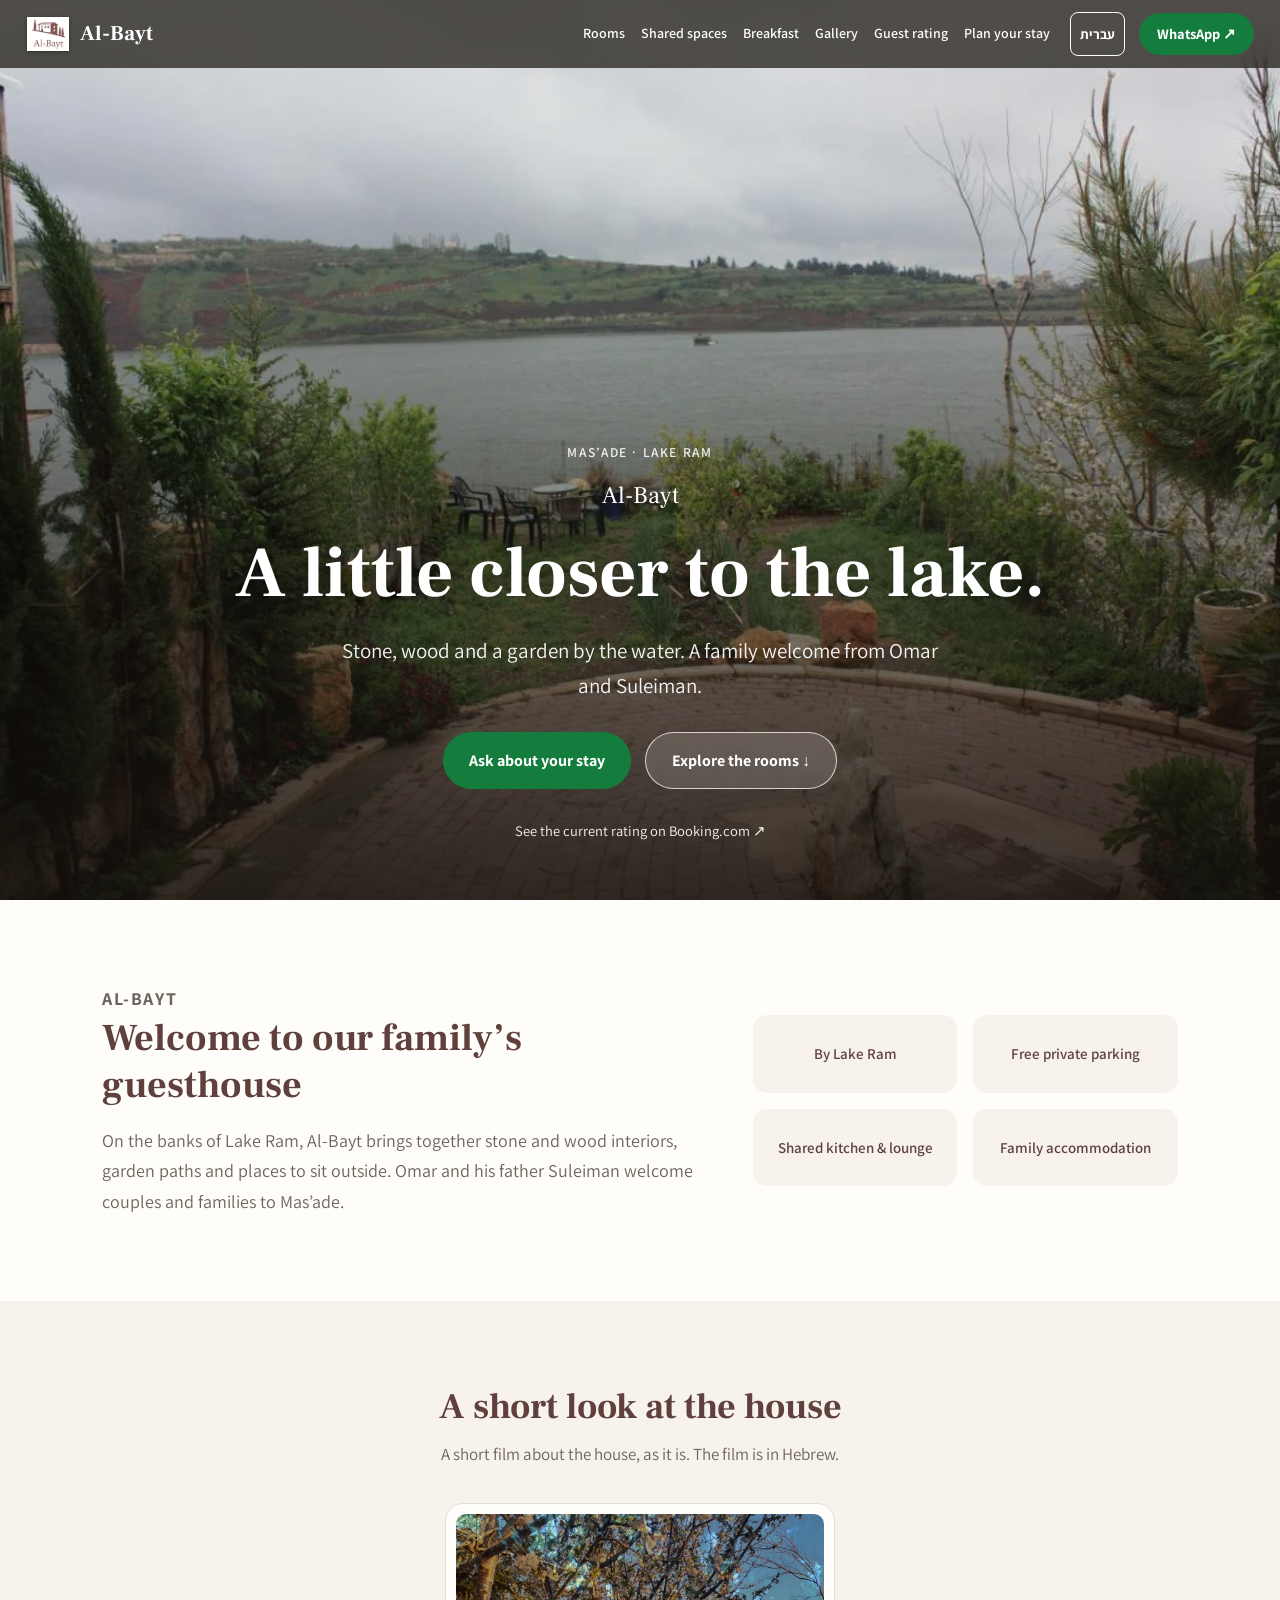
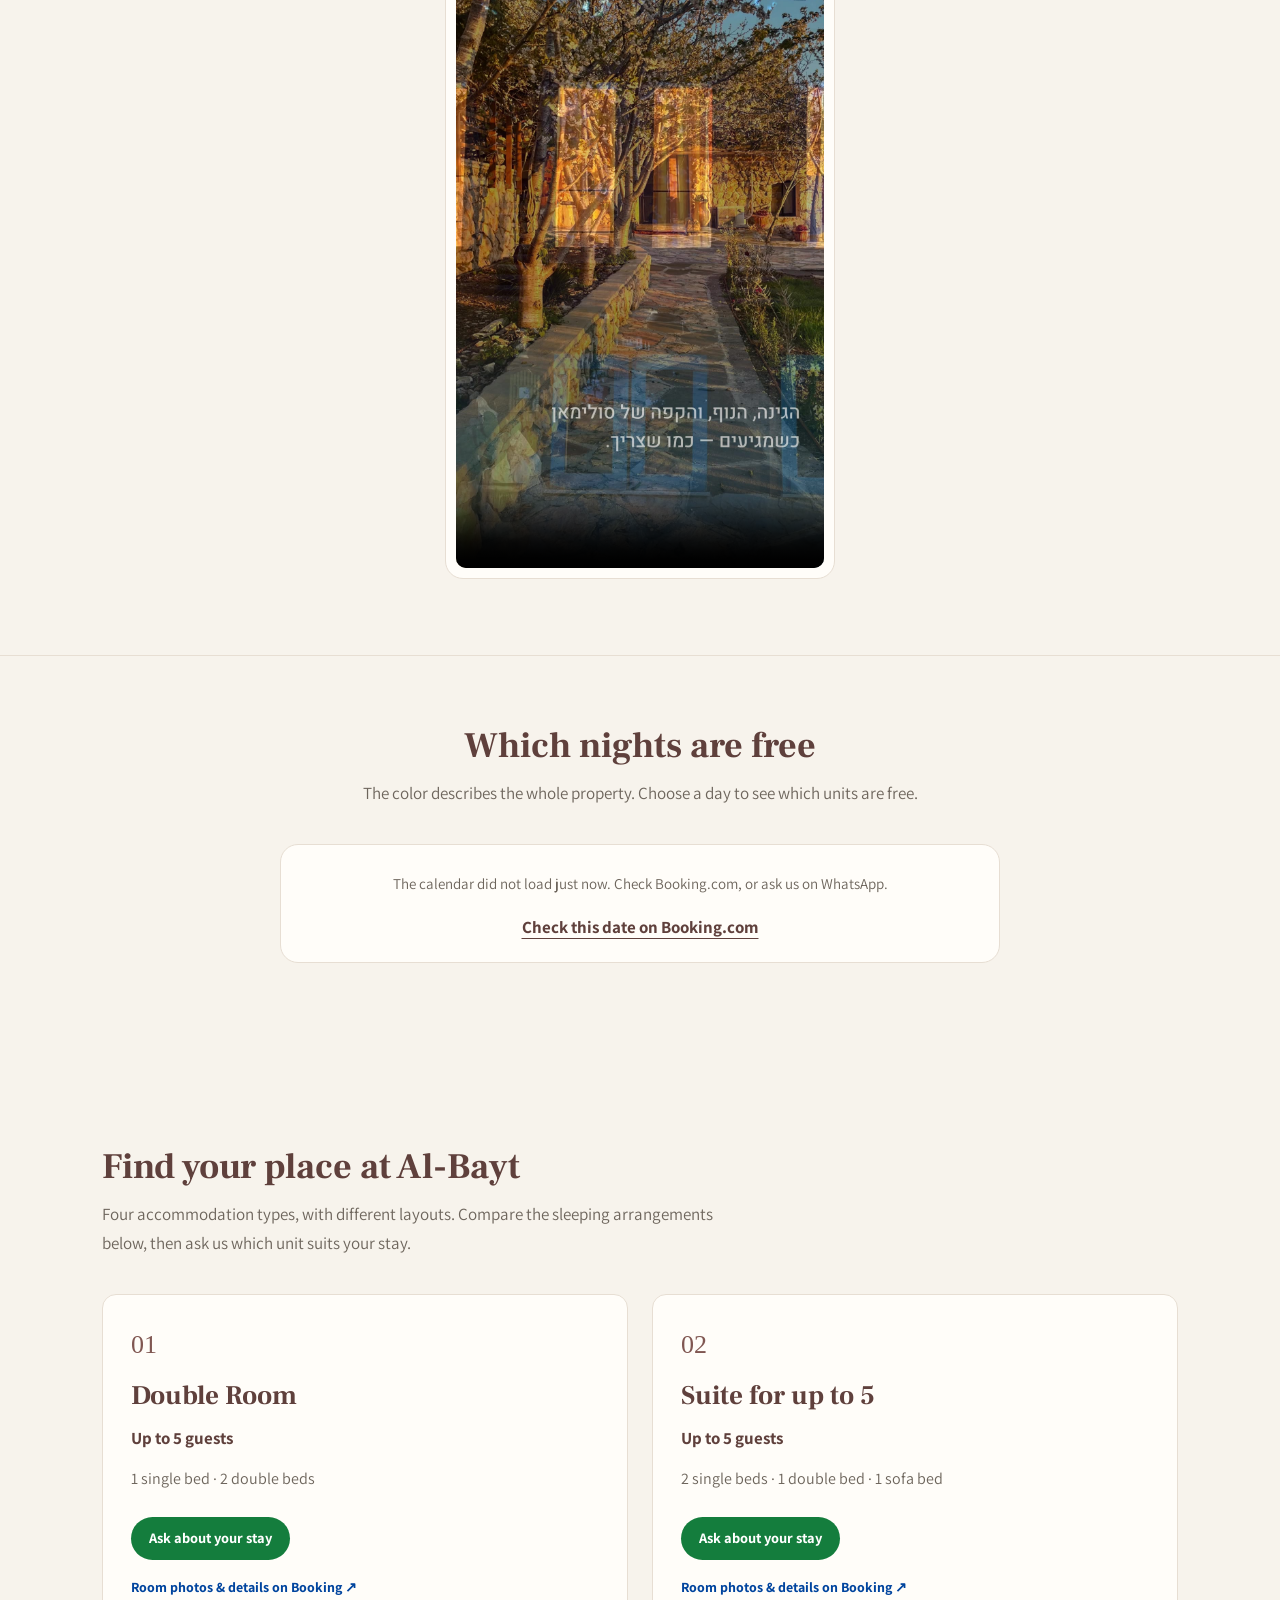
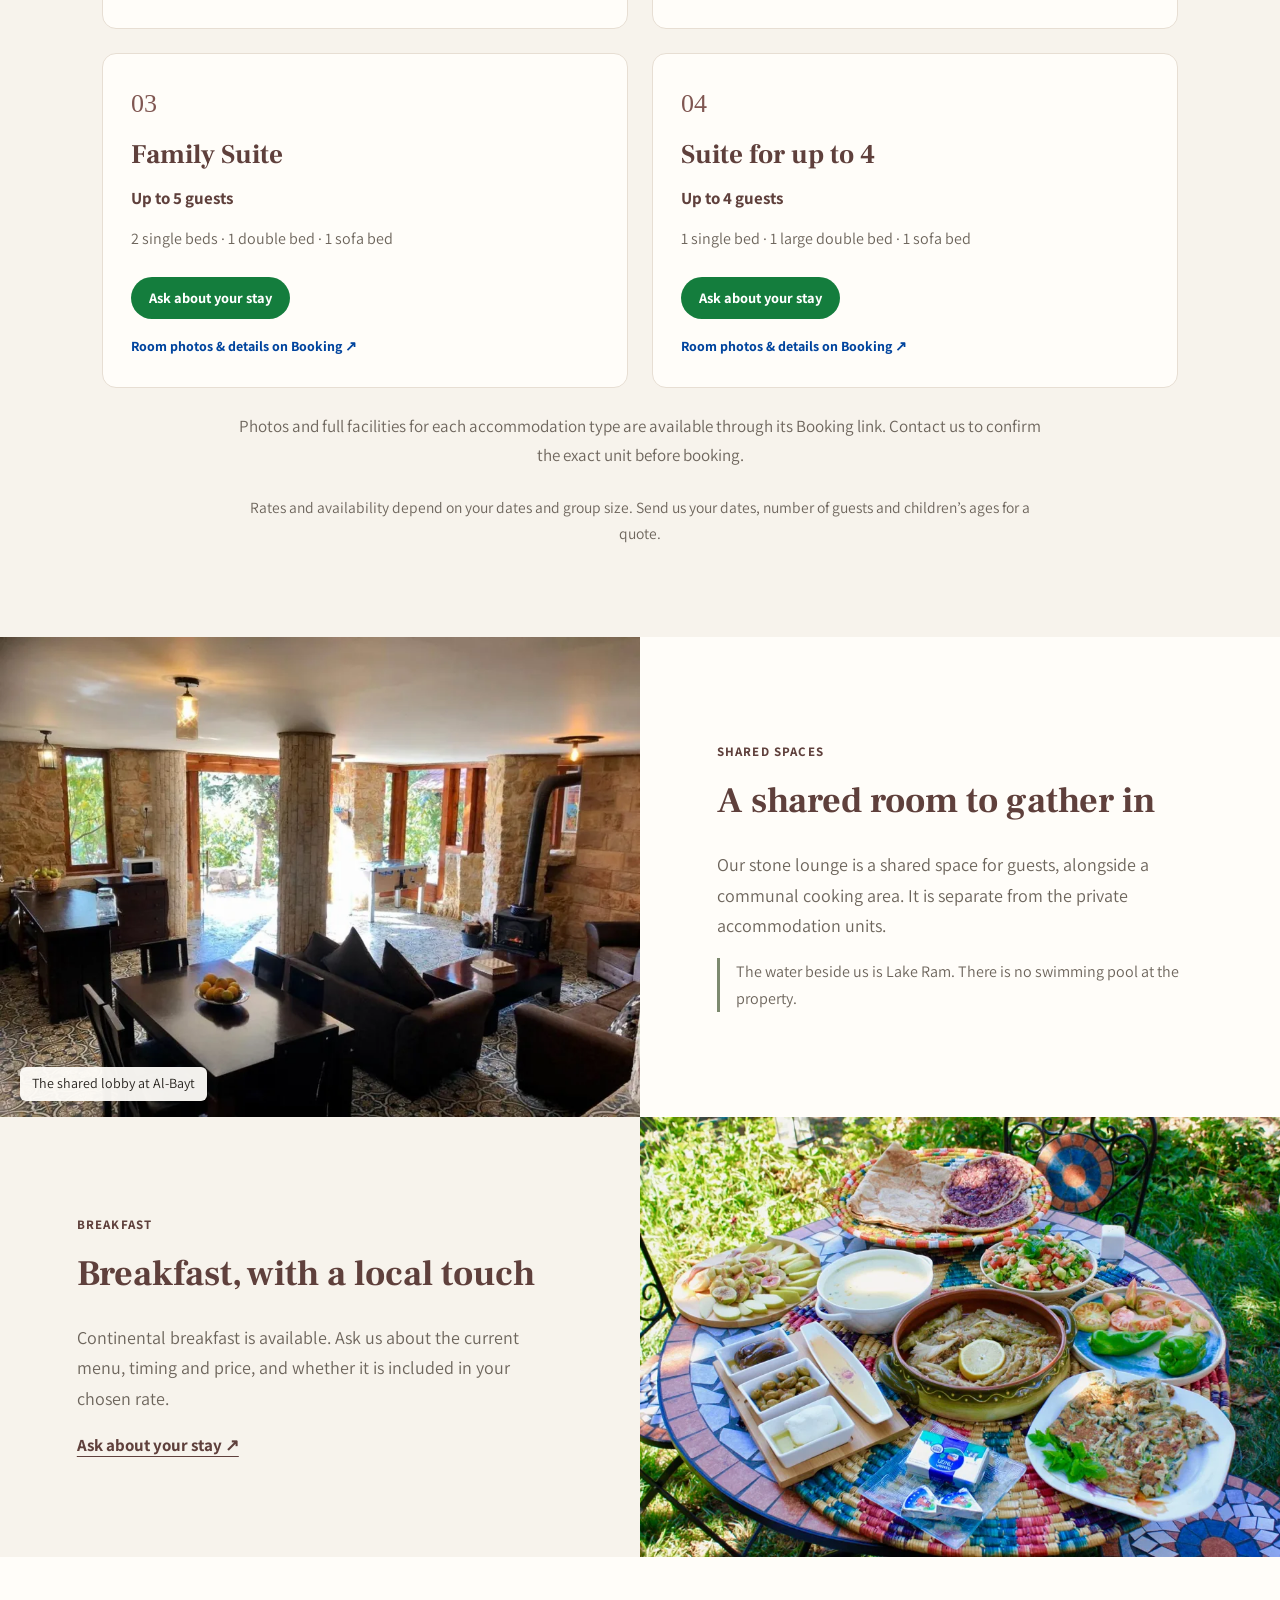
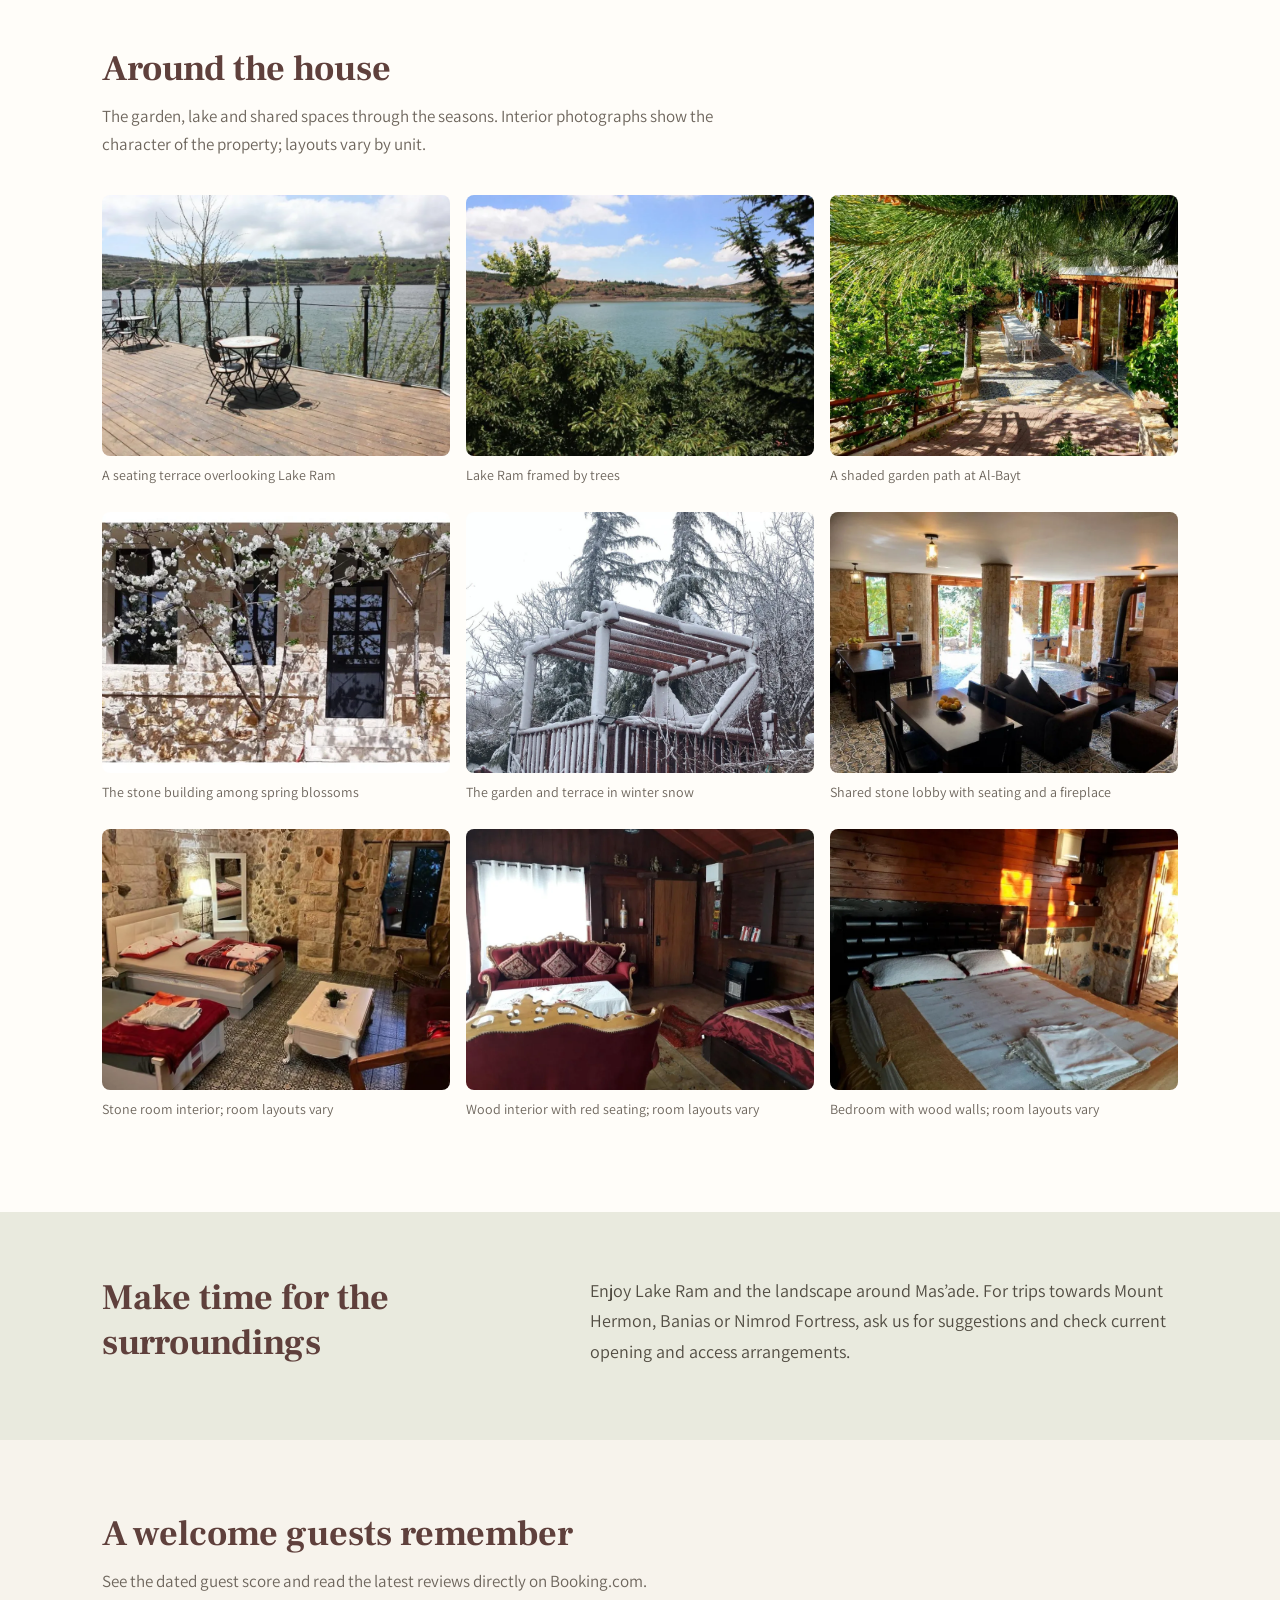
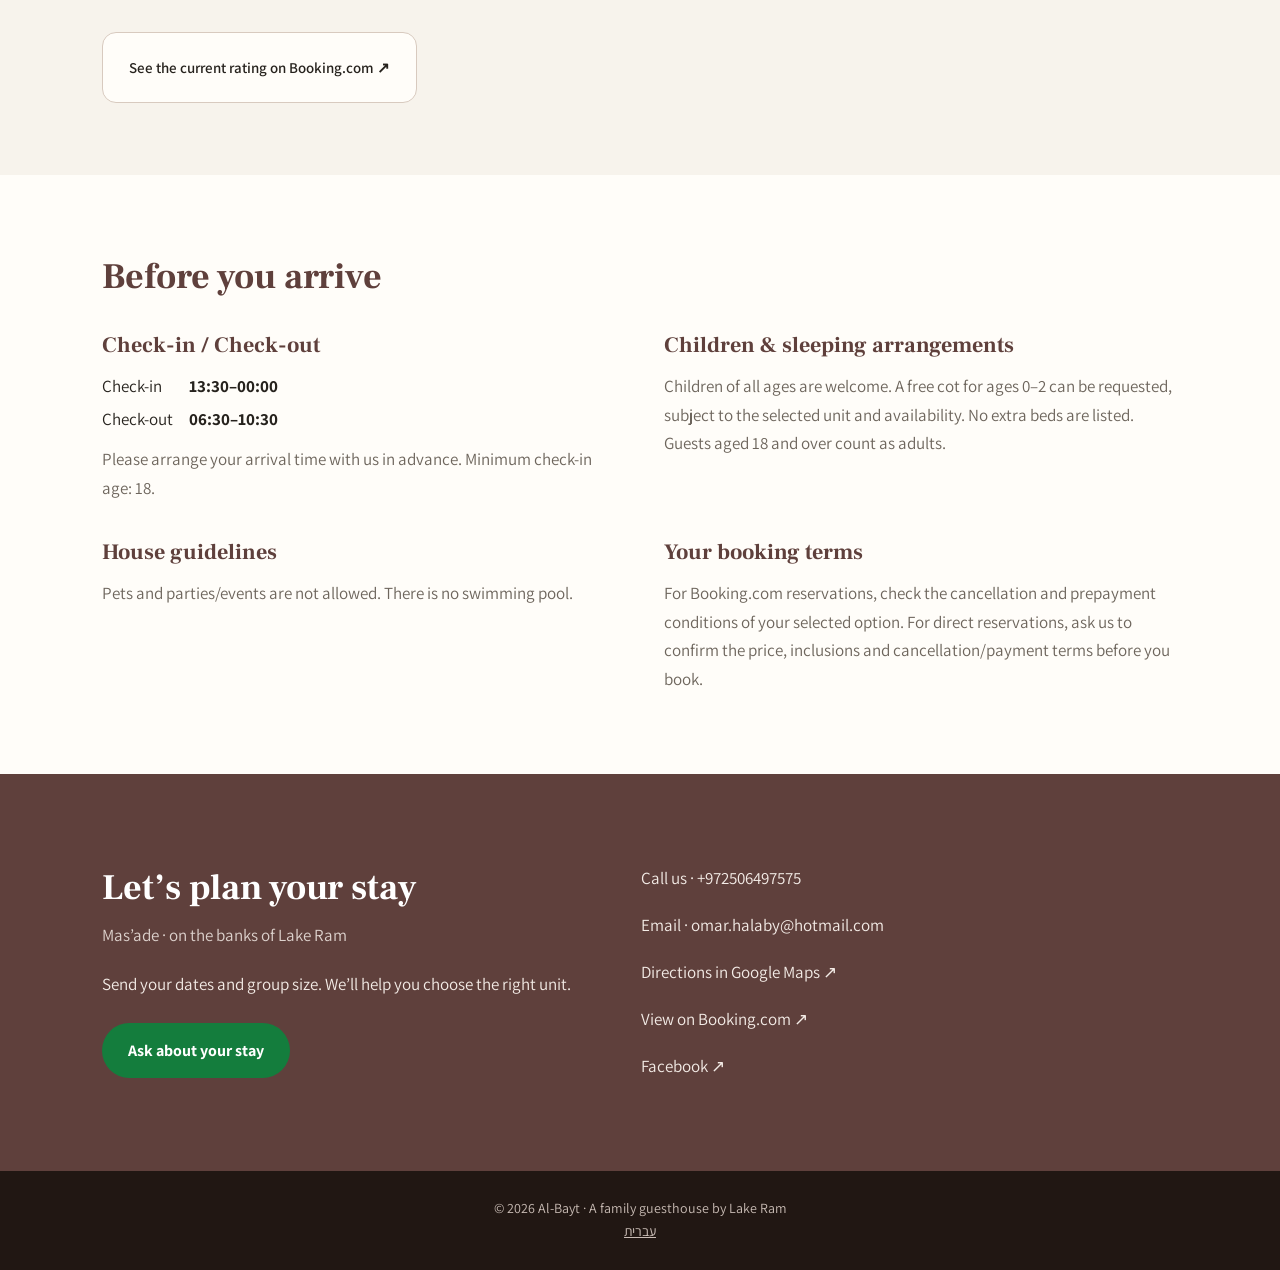
==== commit 5be0c96e: "Point Waze and Google Maps buttons at the Habait Zimmer place Co-Authored-By: Claude Opus 5.5 <norep" ====
--- a/en/index.html
+++ b/en/index.html
@@ -7,14 +7,14 @@
 <link rel="icon" href="/images/logo.png"><link rel="stylesheet" href="/css/style.css">
 <link rel="preconnect" href="https://fonts.googleapis.com"><link rel="preconnect" href="https://fonts.gstatic.com" crossorigin><link href="https://fonts.googleapis.com/css2?family=Frank+Ruhl+Libre:wght@400;500;700&family=Assistant:wght@400;600;700&display=swap" rel="stylesheet">
 <script type="application/ld+json">{"@context": "https://schema.org", "@type": "LodgingBusiness", "name": "Zimer Al-Bayt", "url": "https://www.albayt1.com", "image": "https://www.albayt1.com/images/optimized/lake-garden-1280.webp", "telephone": "+972506497575", "address": {"@type": "PostalAddress", "addressLocality": "Mas’ade", "postalCode": "1243500", "addressCountry": "IL"}, "sameAs": ["https://www.booking.com/hotel/il/hbyt-mas-39-ada.en-gb.html"]}</script>
-<script id="rating-data" type="application/json">{"score": 9.0, "reviewCount": 104, "checkedAt": "2026-11-07T23:29:54Z", "maxAgeDays": 14, "sourceUrl": "https://www.booking.com/hotel/il/hbyt-mas-39-ada.en-gb.html", "locale": "en-GB", "labels": {"ratingBased": "{count} reviews on Booking.com", "ratingChecked": "Checked {date}", "ratingOut": "out of 10", "ratingCurrent": "See the current rating on Booking.com"}}</script><script id="calendar-data" type="application/json">{"locale": "en-GB", "timeZone": "Asia/Jerusalem", "bookingUrl": "https://www.booking.com/hotel/il/hbyt-mas-39-ada.en-gb.html", "whatsapp": "972506497575", "units": [{"id": "329199201", "name": "Double Room"}, {"id": "329199202", "name": "Suite for up to 5"}, {"id": "329199203", "name": "Family Suite"}, {"id": "329199204", "name": "Suite for up to 4"}], "labels": {"calendarTitle": "Which nights are free", "calendarLead": "The color describes the whole property. Choose a day to see which units are free.", "calendarSold": "Sold out", "calendarFree": "Free", "calendarBooked": "Booked", "calendarLegendFree": "The whole property is free", "calendarLegendPartial": "Part of the property is free", "calendarLegendBooked": "The whole property is booked", "calendarMonthFull": "This month is fully booked", "calendarLag": "Availability comes from the Booking.com calendar and can lag by a couple of hours.", "calendarChecked": "Checked {date}", "calendarPrev": "Previous month", "calendarNext": "Next month", "calendarLoading": "Loading the calendar.", "calendarUnavailable": "The calendar did not load just now. Check Booking.com, or ask us on WhatsApp.", "calendarNoBook": "This calendar does not take reservations. When you have seen what is free, continue on WhatsApp or Booking.", "calendarAsk": "Hello, I would like to ask about availability at Al-Bayt. Date: {date}. Units that look free: {units}.", "calendarAskSold": "Hello, I saw that {date} is shown as sold out. Could you check whether a unit has opened up?", "calendarWhatsapp": "Ask about this date on WhatsApp", "calendarBooking": "Check this date on Booking.com", "calendarWeekdays": ["Sun", "Mon", "Tue", "Wed", "Thu", "Fri", "Sat"], "calendarToday": "Today", "calendarUnits": "Units this night"}}</script><script type="module" src="/js/main.js"></script><script type="module" src="/js/calendar.js"></script>
+<script id="rating-data" type="application/json">{"score": 9.0, "reviewCount": 104, "checkedAt": "2026-11-07T23:29:54Z", "maxAgeDays": 14, "sourceUrl": "https://www.booking.com/hotel/il/hbyt-mas-39-ada.en-gb.html", "locale": "en-GB", "labels": {"ratingBased": "{count} reviews on Booking.com", "ratingChecked": "Checked {date}", "ratingOut": "out of 10", "ratingCurrent": "See the current rating on Booking.com"}}</script><script id="calendar-data" type="application/json">{"locale": "en-GB", "timeZone": "Asia/Jerusalem", "bookingUrl": "https://www.booking.com/hotel/il/hbyt-mas-39-ada.en-gb.html", "whatsapp": "972506497575", "photoPrev": "Previous photo", "photoNext": "Next photo", "units": [{"id": "329199201", "name": "Double Room", "photos": ["/images/optimized/wood-bedroom-960.webp", "/images/optimized/wood-room-interior-960.webp", "/images/optimized/room-201-windows-960.webp"]}, {"id": "329199202", "name": "Suite for up to 5", "photos": ["/images/optimized/room-202-sitting-960.webp", "/images/optimized/room-202-window-960.webp", "/images/optimized/room-202-bath-960.webp"]}, {"id": "329199203", "name": "Family Suite", "photos": ["/images/optimized/room-203-beds-960.webp", "/images/optimized/room-203-room-960.webp"]}, {"id": "329199204", "name": "Suite for up to 4", "photos": ["/images/optimized/stone-room-interior-960.webp", "/images/optimized/room-204-beds-960.webp", "/images/optimized/room-204-bed-960.webp", "/images/optimized/room-204-nook-960.webp"]}], "labels": {"calendarTitle": "Which nights are free", "calendarLead": "The color describes the whole property. Choose a day to see which units are free.", "calendarSold": "Sold out", "calendarFree": "Free", "calendarBooked": "Booked", "calendarLegendFree": "The whole property is free", "calendarLegendPartial": "Part of the property is free", "calendarLegendBooked": "The whole property is booked", "calendarMonthFull": "This month is fully booked", "calendarChecked": "Checked {date}", "calendarPrev": "Previous month", "calendarNext": "Next month", "calendarLoading": "Loading the calendar.", "calendarUnavailable": "The calendar did not load just now. Check Booking.com, or ask us on WhatsApp.", "calendarNoBook": "This calendar does not take reservations. When you have seen what is free, continue on WhatsApp or Booking.", "calendarAsk": "Hello, I would like to ask about availability at Al-Bayt. Date: {date}. Units that look free: {units}.", "calendarAskSold": "Hello, I saw that {date} is shown as sold out. Could you check whether a unit has opened up?", "calendarWhatsapp": "Ask about this date on WhatsApp", "calendarBooking": "Check this date on Booking.com", "calendarWeekdays": ["Sun", "Mon", "Tue", "Wed", "Thu", "Fri", "Sat"], "calendarToday": "Today", "calendarUnits": "Units this night"}}</script><script type="module" src="/js/main.js"></script><script type="module" src="/js/calendar.js"></script>
 </head><body>
 <a class="skip-link" href="#main">Skip to content</a>
 <header class="topbar" id="topbar"><a class="brand" href="#top"><img src="/images/logo.png" alt="" width="44" height="34"><span>Al-Bayt</span></a><button class="menu-toggle" aria-expanded="false" aria-controls="main-nav">Menu ☰</button><nav class="nav" id="main-nav" aria-label="Menu"><a href="#rooms">Rooms</a><a href="#shared">Shared spaces</a><a href="#breakfast">Breakfast</a><a href="#gallery">Gallery</a><a href="#reviews">Guest rating</a><a href="#plan">Plan your stay</a></nav><div class="topbar-actions"><a class="lang" href="/" lang="he">עברית</a><a class="btn btn-wa small header-contact" href="https://wa.me/972506497575?text=Hello%2C%20I%20would%20like%20to%20plan%20a%20stay%20at%20Al-Bayt.%20Dates%3A%20%E2%80%A6%20Guests%3A%20%E2%80%A6%20Children%E2%80%99s%20ages%3A%20%E2%80%A6" target="_blank" rel="noopener noreferrer">WhatsApp ↗</a></div></header>
 <main id="main"><section class="hero" id="top"><img class="hero-img" src="/images/optimized/lake-garden-960.webp" srcset="/images/optimized/lake-garden-480.webp 480w, /images/optimized/lake-garden-960.webp 960w, /images/optimized/lake-garden-1280.webp 1280w" sizes="100vw" width="1280" height="853" alt="The garden at Al-Bayt beside Lake Ram" fetchpriority="high"><div class="hero-veil"></div><div class="hero-inner"><p class="hero-kicker">MAS’ADE · LAKE RAM</p><p class="hero-brand">Al-Bayt <span lang="en"></span></p><h1>A little closer to the lake.</h1><p class="hero-sub">Stone, wood and a garden by the water. A family welcome from Omar and Suleiman.</p><div class="hero-ctas"><a class="btn btn-wa" href="https://wa.me/972506497575?text=Hello%2C%20I%20would%20like%20to%20plan%20a%20stay%20at%20Al-Bayt.%20Dates%3A%20%E2%80%A6%20Guests%3A%20%E2%80%A6%20Children%E2%80%99s%20ages%3A%20%E2%80%A6" target="_blank" rel="noopener noreferrer">Ask about your stay</a><a class="btn btn-ghost" href="#rooms">Explore the rooms ↓</a></div><div class="trust" data-rating><a href="https://www.booking.com/hotel/il/hbyt-mas-39-ada.en-gb.html" target="_blank" rel="noopener noreferrer">See the current rating on Booking.com ↗</a></div></div></section>
 <section class="intro"><div class="wrap intro-grid"><div class="intro-text"><p class="eyebrow">Al-Bayt</p><h2>Welcome to our family’s guesthouse</h2><p>On the banks of Lake Ram, Al-Bayt brings together stone and wood interiors, garden paths and places to sit outside. Omar and his father Suleiman welcome couples and families to Mas’ade.</p></div><ul class="intro-facts"><li>By Lake Ram</li><li>Free private parking</li><li>Shared kitchen &amp; lounge</li><li>Family accommodation</li></ul></div></section>
 <section class="film" id="film" aria-labelledby="film-title"><div class="wrap film-inner"><h2 class="section-h" id="film-title">A short look at the house</h2><p class="section-sub">A short film about the house, as it is. The film is in Hebrew.</p><figure class="film-frame"><video controls playsinline preload="metadata" poster="/images/zimmer-he-explainer-poster.jpg" width="1080" height="1920" aria-label="A short introduction to Al-Bayt"><source src="/videos/zimmer-he-explainer.mp4" type="video/mp4"></video></figure></div></section>
-<section class="availability" id="availability" aria-labelledby="availability-title"><div class="wrap"><h2 class="section-h" id="availability-title">Which nights are free</h2><p class="section-sub">The color describes the whole property. Choose a day to see which units are free.</p><div id="stay-calendar"><div class="calendar-sheet"><p class="calendar-note">Availability comes from the Booking.com calendar and can lag by a couple of hours.</p><div class="calendar-actions"><a class="btn btn-wa" href="https://wa.me/972506497575?text=Hello%2C%20I%20would%20like%20to%20plan%20a%20stay%20at%20Al-Bayt.%20Dates%3A%20%E2%80%A6%20Guests%3A%20%E2%80%A6%20Children%E2%80%99s%20ages%3A%20%E2%80%A6" target="_blank" rel="noopener noreferrer">Ask about this date on WhatsApp</a><a class="text-link" href="https://www.booking.com/hotel/il/hbyt-mas-39-ada.en-gb.html" target="_blank" rel="noopener noreferrer">Check this date on Booking.com</a></div></div></div></div></section>
+<section class="availability" id="availability" aria-labelledby="availability-title"><div class="wrap"><h2 class="section-h" id="availability-title">Which nights are free</h2><p class="section-sub">The color describes the whole property. Choose a day to see which units are free.</p><div id="stay-calendar"><div class="calendar-sheet"><div class="calendar-actions"><a class="btn btn-wa" href="https://wa.me/972506497575?text=Hello%2C%20I%20would%20like%20to%20plan%20a%20stay%20at%20Al-Bayt.%20Dates%3A%20%E2%80%A6%20Guests%3A%20%E2%80%A6%20Children%E2%80%99s%20ages%3A%20%E2%80%A6" target="_blank" rel="noopener noreferrer">Ask about this date on WhatsApp</a><a class="text-link" href="https://www.booking.com/hotel/il/hbyt-mas-39-ada.en-gb.html" target="_blank" rel="noopener noreferrer">Check this date on Booking.com</a></div></div></div></div></section>
 <section class="rooms" id="rooms"><div class="wrap"><h2 class="section-h">Find your place at Al-Bayt</h2><p class="section-sub">Four accommodation types, with different layouts. Compare the sleeping arrangements below, then ask us which unit suits your stay.</p><div class="room-grid"><article class="room" data-room-id="329199201"><div class="room-body"><span class="room-number" aria-hidden="true">01</span><h3>Double Room</h3><p class="capacity">Up to 5 guests</p><p class="bed-list">1 single bed · 2 double beds</p><div class="room-ctas"><a class="btn btn-wa small" href="https://wa.me/972506497575?text=Hello%2C%20I%20would%20like%20to%20ask%20about%20Double%20Room%20%28reference%20329199201%29.%20Dates%3A%20%E2%80%A6%20Guests%3A%20%E2%80%A6%20Children%E2%80%99s%20ages%3A%20%E2%80%A6" target="_blank" rel="noopener noreferrer">Ask about your stay</a><a class="link-book" href="https://www.booking.com/hotel/il/hbyt-mas-39-ada.en-gb.html#RD329199201" target="_blank" rel="noopener noreferrer">Room photos &amp; details on Booking ↗</a></div></div></article><article class="room" data-room-id="329199202"><div class="room-body"><span class="room-number" aria-hidden="true">02</span><h3>Suite for up to 5</h3><p class="capacity">Up to 5 guests</p><p class="bed-list">2 single beds · 1 double bed · 1 sofa bed</p><div class="room-ctas"><a class="btn btn-wa small" href="https://wa.me/972506497575?text=Hello%2C%20I%20would%20like%20to%20ask%20about%20Suite%20for%20up%20to%205%20%28reference%20329199202%29.%20Dates%3A%20%E2%80%A6%20Guests%3A%20%E2%80%A6%20Children%E2%80%99s%20ages%3A%20%E2%80%A6" target="_blank" rel="noopener noreferrer">Ask about your stay</a><a class="link-book" href="https://www.booking.com/hotel/il/hbyt-mas-39-ada.en-gb.html#RD329199202" target="_blank" rel="noopener noreferrer">Room photos &amp; details on Booking ↗</a></div></div></article><article class="room" data-room-id="329199203"><div class="room-body"><span class="room-number" aria-hidden="true">03</span><h3>Family Suite</h3><p class="capacity">Up to 5 guests</p><p class="bed-list">2 single beds · 1 double bed · 1 sofa bed</p><div class="room-ctas"><a class="btn btn-wa small" href="https://wa.me/972506497575?text=Hello%2C%20I%20would%20like%20to%20ask%20about%20Family%20Suite%20%28reference%20329199203%29.%20Dates%3A%20%E2%80%A6%20Guests%3A%20%E2%80%A6%20Children%E2%80%99s%20ages%3A%20%E2%80%A6" target="_blank" rel="noopener noreferrer">Ask about your stay</a><a class="link-book" href="https://www.booking.com/hotel/il/hbyt-mas-39-ada.en-gb.html#RD329199203" target="_blank" rel="noopener noreferrer">Room photos &amp; details on Booking ↗</a></div></div></article><article class="room" data-room-id="329199204"><div class="room-body"><span class="room-number" aria-hidden="true">04</span><h3>Suite for up to 4</h3><p class="capacity">Up to 4 guests</p><p class="bed-list">1 single bed · 1 large double bed · 1 sofa bed</p><div class="room-ctas"><a class="btn btn-wa small" href="https://wa.me/972506497575?text=Hello%2C%20I%20would%20like%20to%20ask%20about%20Suite%20for%20up%20to%204%20%28reference%20329199204%29.%20Dates%3A%20%E2%80%A6%20Guests%3A%20%E2%80%A6%20Children%E2%80%99s%20ages%3A%20%E2%80%A6" target="_blank" rel="noopener noreferrer">Ask about your stay</a><a class="link-book" href="https://www.booking.com/hotel/il/hbyt-mas-39-ada.en-gb.html#RD329199204" target="_blank" rel="noopener noreferrer">Room photos &amp; details on Booking ↗</a></div></div></article></div><p class="room-note">Photos and full facilities for each accommodation type are available through its Booking link. Contact us to confirm the exact unit before booking.</p><p class="price-note">Rates and availability depend on your dates and group size. Send us your dates, number of guests and children’s ages for a quote.</p></div></section>
 <section class="split" id="shared"><figure><img class="" src="/images/optimized/shared-lobby-960.webp" srcset="/images/optimized/shared-lobby-480.webp 480w, /images/optimized/shared-lobby-960.webp 960w, /images/optimized/shared-lobby-1280.webp 1024w" sizes="(max-width: 600px) 100vw, 50vw" width="1024" height="768" alt="The shared lobby at Al-Bayt" loading="lazy" decoding="async"><figcaption>The shared lobby at Al-Bayt</figcaption></figure><div class="split-body"><p class="eyebrow">Shared spaces</p><h2 class="section-h">A shared room to gather in</h2><p>Our stone lounge is a shared space for guests, alongside a communal cooking area. It is separate from the private accommodation units.</p><p class="clarification">The water beside us is Lake Ram. There is no swimming pool at the property.</p></div></section>
 <section class="split reverse" id="breakfast"><img class="" src="/images/optimized/breakfast-table-960.webp" srcset="/images/optimized/breakfast-table-480.webp 480w, /images/optimized/breakfast-table-960.webp 960w, /images/optimized/breakfast-table-1280.webp 1280w" sizes="(max-width: 600px) 100vw, 50vw" width="1600" height="1066" alt="A breakfast table with salads, bread and small dishes in the garden" loading="lazy" decoding="async"><div class="split-body"><p class="eyebrow">Breakfast</p><h2 class="section-h">Breakfast, with a local touch</h2><p>Continental breakfast is available. Ask us about the current menu, timing and price, and whether it is included in your chosen rate.</p><a class="text-link" href="https://wa.me/972506497575?text=Hello%2C%20I%20would%20like%20to%20plan%20a%20stay%20at%20Al-Bayt.%20Dates%3A%20%E2%80%A6%20Guests%3A%20%E2%80%A6%20Children%E2%80%99s%20ages%3A%20%E2%80%A6" target="_blank" rel="noopener noreferrer">Ask about your stay ↗</a></div></section>
@@ -22,7 +22,7 @@
 <section class="area"><div class="wrap area-summary"><h2 class="section-h">Make time for the surroundings</h2><p>Enjoy Lake Ram and the landscape around Mas’ade. For trips towards Mount Hermon, Banias or Nimrod Fortress, ask us for suggestions and check current opening and access arrangements.</p></div></section>
 <section class="reviews" id="reviews"><div class="wrap"><h2 class="section-h">A welcome guests remember</h2><p class="section-sub">See the dated guest score and read the latest reviews directly on Booking.com.</p><div class="rev-badge" data-rating><a href="https://www.booking.com/hotel/il/hbyt-mas-39-ada.en-gb.html" target="_blank" rel="noopener noreferrer">See the current rating on Booking.com ↗</a></div></div></section>
 <section id="plan" class="plan"><div class="wrap"><h2 class="section-h">Before you arrive</h2><div class="policy-grid"><article><h3>Check-in / Check-out</h3><dl><dt>Check-in</dt><dd><bdi>13:30–00:00</bdi></dd><dt>Check-out</dt><dd><bdi>06:30–10:30</bdi></dd></dl><p>Please arrange your arrival time with us in advance. Minimum check-in age: 18.</p></article><article><h3>Children &amp; sleeping arrangements</h3><p>Children of all ages are welcome. A free cot for ages 0–2 can be requested, subject to the selected unit and availability. No extra beds are listed. Guests aged 18 and over count as adults.</p></article><article><h3>House guidelines</h3><p>Pets and parties/events are not allowed. There is no swimming pool.</p></article><article><h3>Your booking terms</h3><p>For Booking.com reservations, check the cancellation and prepayment conditions of your selected option. For direct reservations, ask us to confirm the price, inclusions and cancellation/payment terms before you book.</p></article></div></div></section>
-<section class="contact" id="contact"><div class="wrap contact-grid"><div><h2 class="section-h">Let’s plan your stay</h2><p class="addr">Mas’ade · on the banks of Lake Ram</p><p>Send your dates and group size. We’ll help you choose the right unit.</p><a class="btn btn-wa" href="https://wa.me/972506497575?text=Hello%2C%20I%20would%20like%20to%20plan%20a%20stay%20at%20Al-Bayt.%20Dates%3A%20%E2%80%A6%20Guests%3A%20%E2%80%A6%20Children%E2%80%99s%20ages%3A%20%E2%80%A6" target="_blank" rel="noopener noreferrer">Ask about your stay</a></div><ul class="c-list"><li><a href="tel:+972506497575">Call us · <bdi>+972506497575</bdi></a></li><li><a href="mailto:omar.halaby@hotmail.com">Email · <bdi>omar.halaby@hotmail.com</bdi></a></li><li><a href="https://maps.app.goo.gl/spvqYzDHqFwNbVgZ8" target="_blank" rel="noopener noreferrer">Directions in Google Maps ↗</a></li><li><a href="https://www.booking.com/hotel/il/hbyt-mas-39-ada.en-gb.html" target="_blank" rel="noopener noreferrer">View on Booking.com ↗</a></li><li><a href="https://www.facebook.com/albayt12" target="_blank" rel="noopener noreferrer">Facebook ↗</a></li></ul></div></section>
+<section class="contact" id="contact"><div class="wrap contact-grid"><div><h2 class="section-h">Let’s plan your stay</h2><p class="addr">Mas’ade · on the banks of Lake Ram</p><p>Send your dates and group size. We’ll help you choose the right unit.</p><a class="btn btn-wa" href="https://wa.me/972506497575?text=Hello%2C%20I%20would%20like%20to%20plan%20a%20stay%20at%20Al-Bayt.%20Dates%3A%20%E2%80%A6%20Guests%3A%20%E2%80%A6%20Children%E2%80%99s%20ages%3A%20%E2%80%A6" target="_blank" rel="noopener noreferrer">Ask about your stay</a></div><ul class="c-list"><li><a href="tel:+972506497575">Call us · <bdi>+972506497575</bdi></a></li><li><a href="mailto:omar.halaby@hotmail.com">Email · <bdi>omar.halaby@hotmail.com</bdi></a></li><li><a href="https://www.google.com/maps/dir/?api=1&amp;destination=Habait%20Zimmer%20%D7%A6%D7%99%D7%9E%D7%A8%20%D7%94%D7%91%D7%99%D7%AA&amp;destination_place_id=ChIJfwpQoEW3HhUR2iTX2fzwd80" target="_blank" rel="noopener noreferrer">Directions in Google Maps ↗</a></li><li><a href="https://www.booking.com/hotel/il/hbyt-mas-39-ada.en-gb.html" target="_blank" rel="noopener noreferrer">View on Booking.com ↗</a></li><li><a href="https://www.facebook.com/albayt12" target="_blank" rel="noopener noreferrer">Facebook ↗</a></li></ul></div></section>
 </main><footer class="footer"><p>© 2026 Al-Bayt · A family guesthouse by Lake Ram</p><a href="/" lang="he">עברית</a></footer>
 <dialog class="lightbox" id="lightbox" aria-label="Around the house"><div class="lightbox-inner"><button class="lb-close" type="button" aria-label="Close photo">×</button><img alt=""><p id="photo-caption"></p><div class="lb-nav"><button type="button" data-photo-step="-1">Previous photo</button><span id="photo-counter" data-label="Photo {n} of {total}" aria-live="polite"></span><button type="button" data-photo-step="1">Next photo</button></div></div></dialog>
 </body></html>
--- a/css/style.css
+++ b/css/style.css
@@ -319,10 +319,21 @@
 .units-caption{text-align:center;color:var(--muted);margin:4px 0 14px}
 .unit-list{list-style:none;display:grid;gap:8px}
 .unit-list li{
-  display:flex;justify-content:space-between;align-items:baseline;gap:16px;
-  padding:12px 14px;border-radius:12px;background:rgba(255,253,249,.74);
-}
-.unit-list .name{font-family:'Frank Ruhl Libre',serif;font-size:20px;color:var(--brand-dark)}
+  display:flex;flex-wrap:wrap;justify-content:space-between;align-items:baseline;gap:16px;
+  position:relative;padding:12px 14px;border-radius:12px;background:rgba(255,253,249,.74);
+}
+.unit-list .unit-name{font-family:'Frank Ruhl Libre',serif;font-size:20px;color:var(--brand-dark);background:none;border:0;padding:0;text-align:start;text-decoration:underline;text-decoration-color:transparent;text-underline-offset:4px}
+.unit-list li:hover .unit-name,.unit-list .unit-name:focus-visible{text-decoration-color:currentColor}
+.room-preview{display:none;position:absolute;z-index:4;inset-inline-start:0;top:calc(100% + 8px);width:min(320px,86vw);background:var(--paper);border:1px solid #e7ded3;border-radius:12px;padding:8px;box-shadow:0 10px 30px rgba(38,34,29,.12)}
+.room-preview img{width:100%;height:200px;object-fit:cover;border-radius:8px;background:#e7ded3}
+.room-preview-nav{display:flex;align-items:center;justify-content:space-between;gap:8px;margin-top:8px;color:var(--muted);font-size:13px}
+.room-preview-nav button{width:36px;height:36px;border-radius:50%;border:1px solid #e4d9ce;background:transparent;color:var(--brand-dark)}
+@media (hover:hover) and (pointer:fine){
+  .unit-list li:hover .room-preview,.unit-list li:focus-within .room-preview{display:block}
+}
+@media (hover:none),(pointer:coarse){
+  .room-preview.is-open{display:block;position:static;width:100%;flex:1 0 100%;margin-top:8px;box-shadow:none}
+}
 .unit-list .free{color:#3e5644;font-weight:700}
 .unit-list .booked{color:var(--muted);font-weight:700}
 .calendar-actions{display:flex;flex-wrap:wrap;justify-content:center;align-items:center;gap:14px 18px;margin-top:16px}
@@ -343,5 +354,5 @@
   .day-num{font-size:14px}
   .day-state{font-size:10.5px}
   .calendar-nav h3{font-size:26px}
-  .unit-list .name{font-size:18px}
-}
+  .unit-list .unit-name{font-size:18px}
+}
